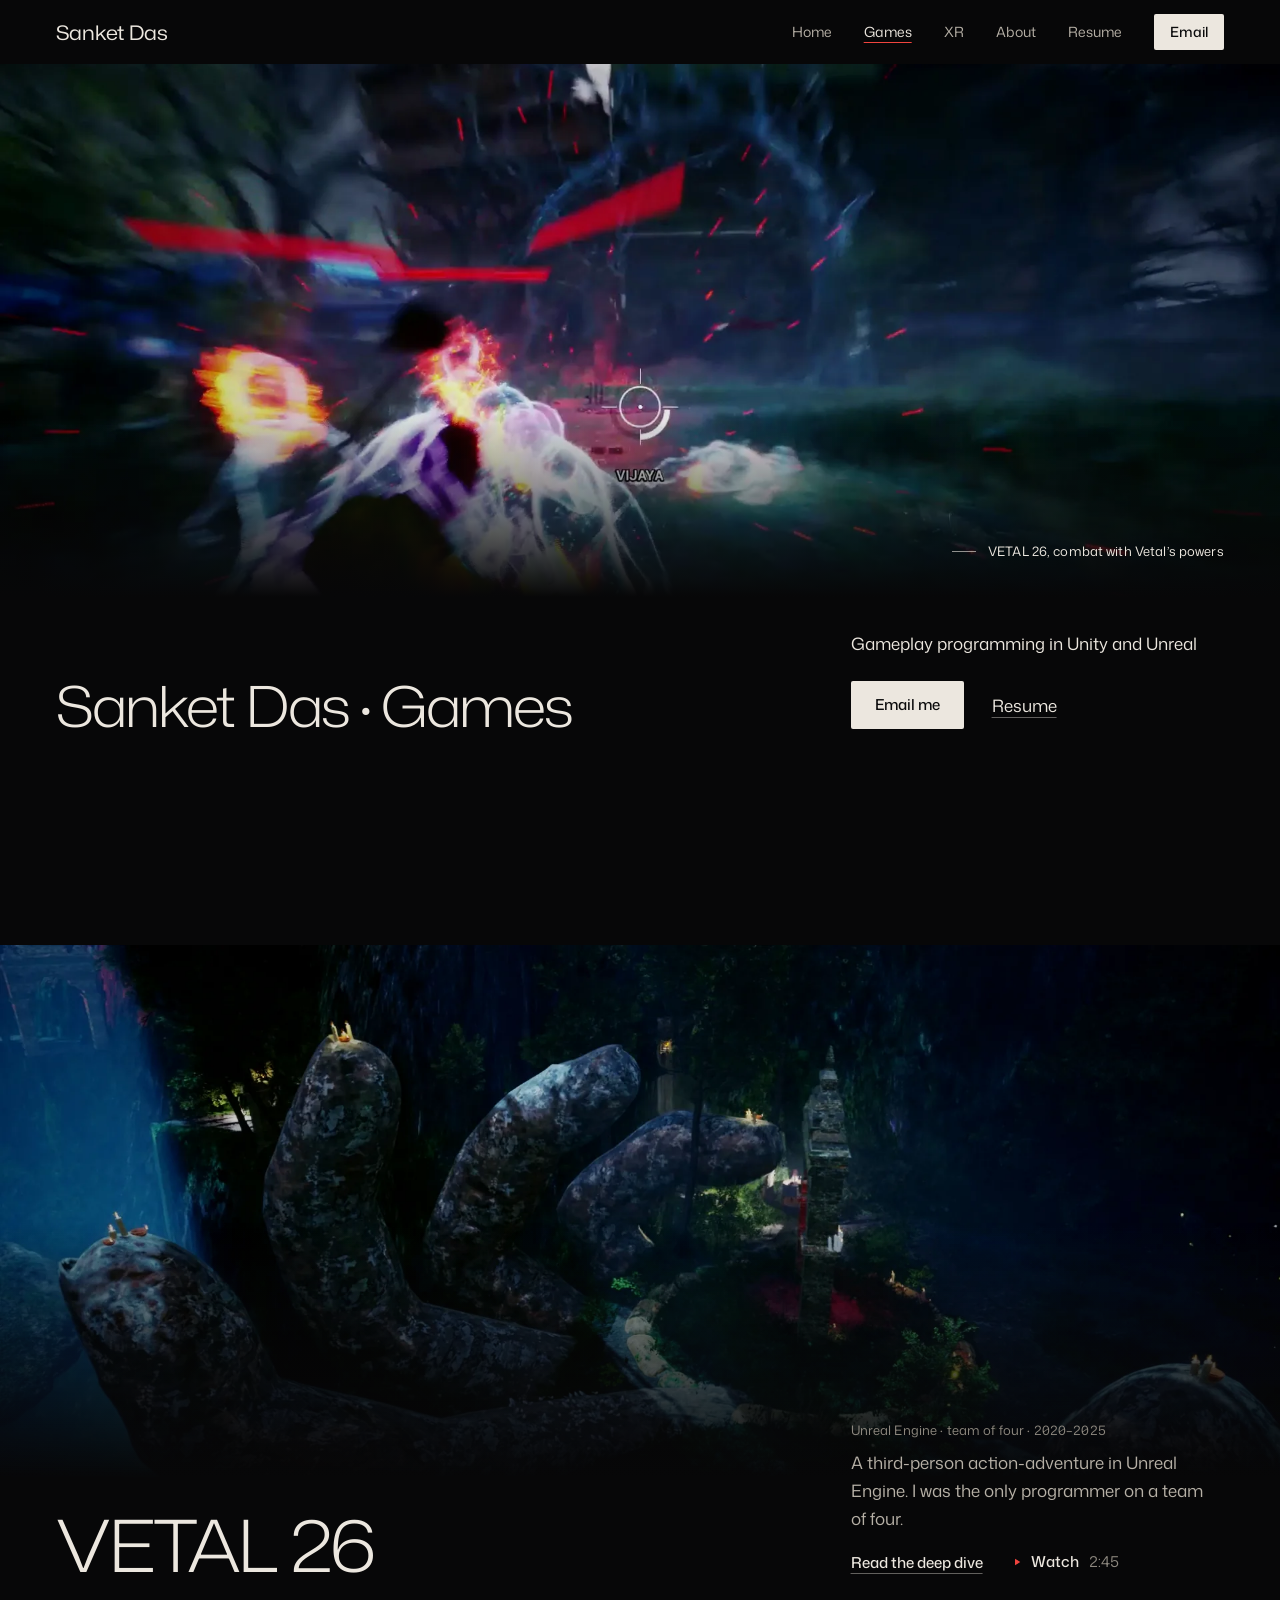
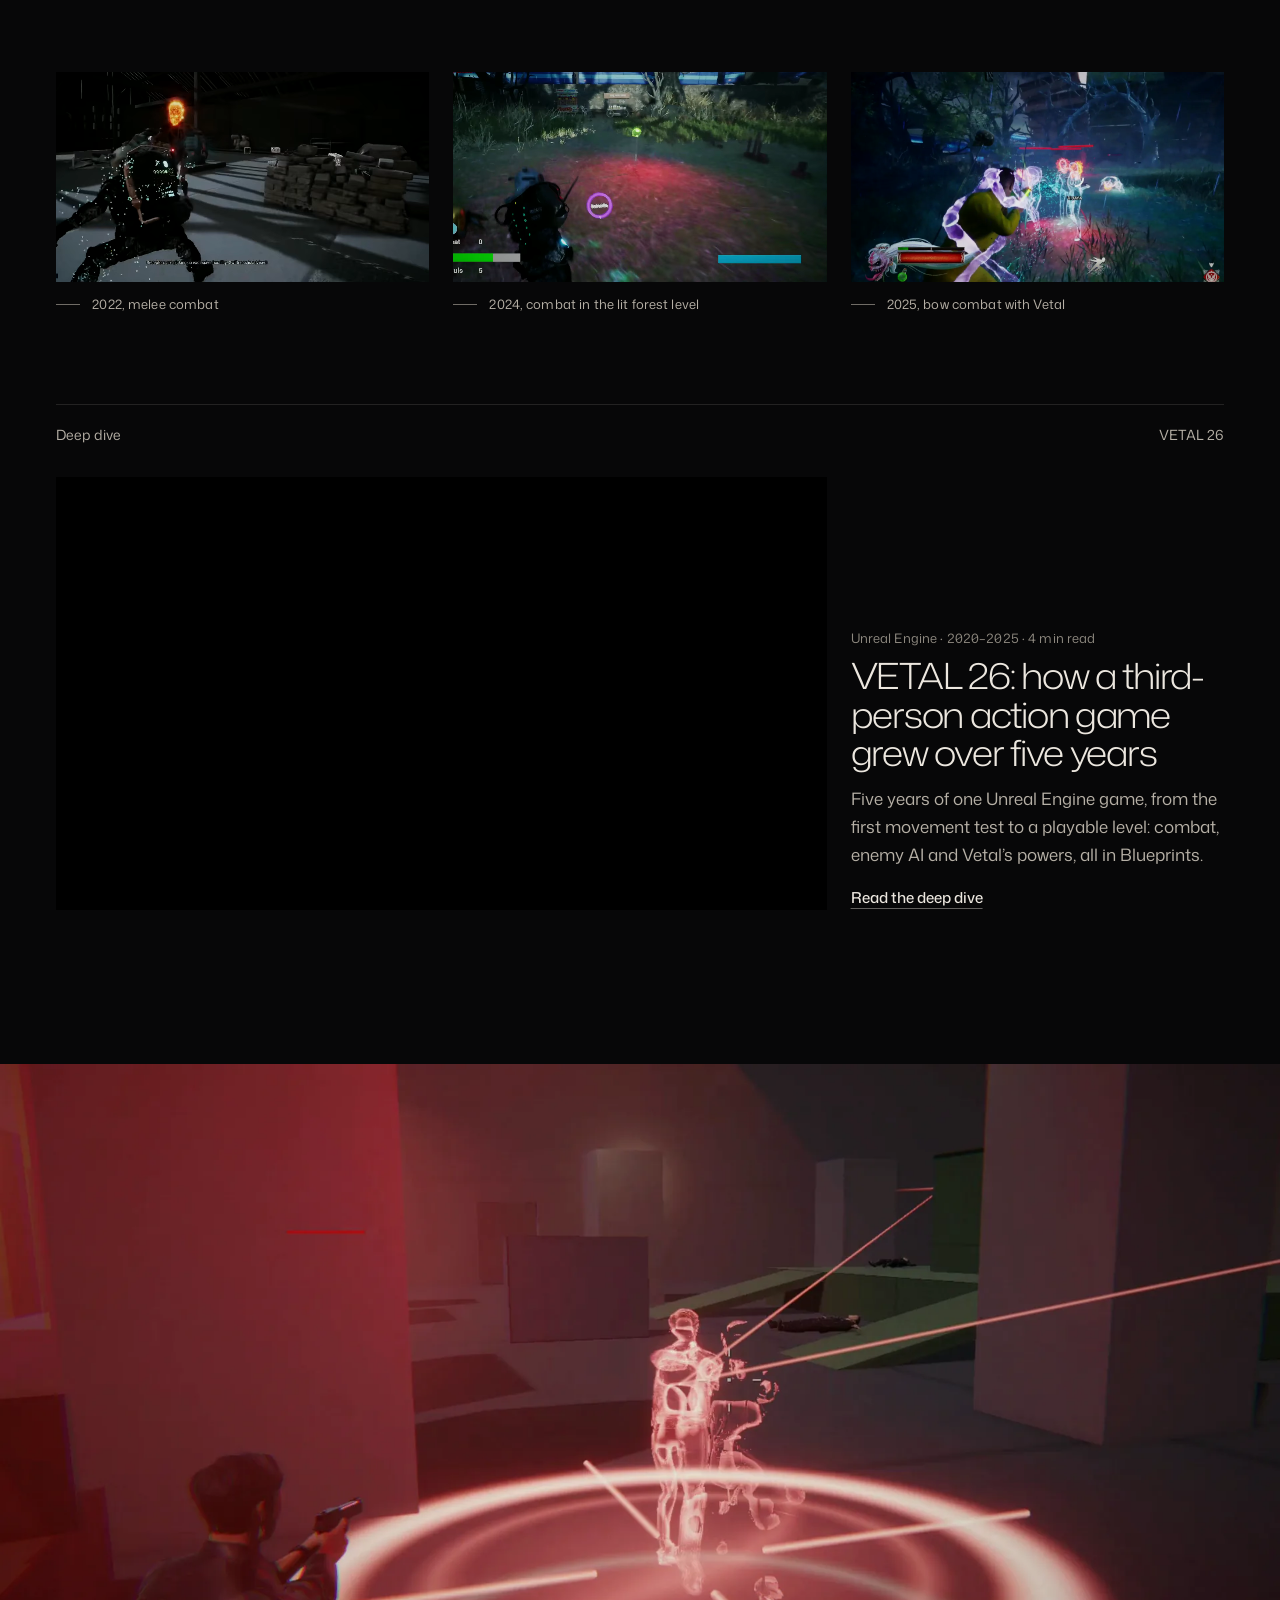
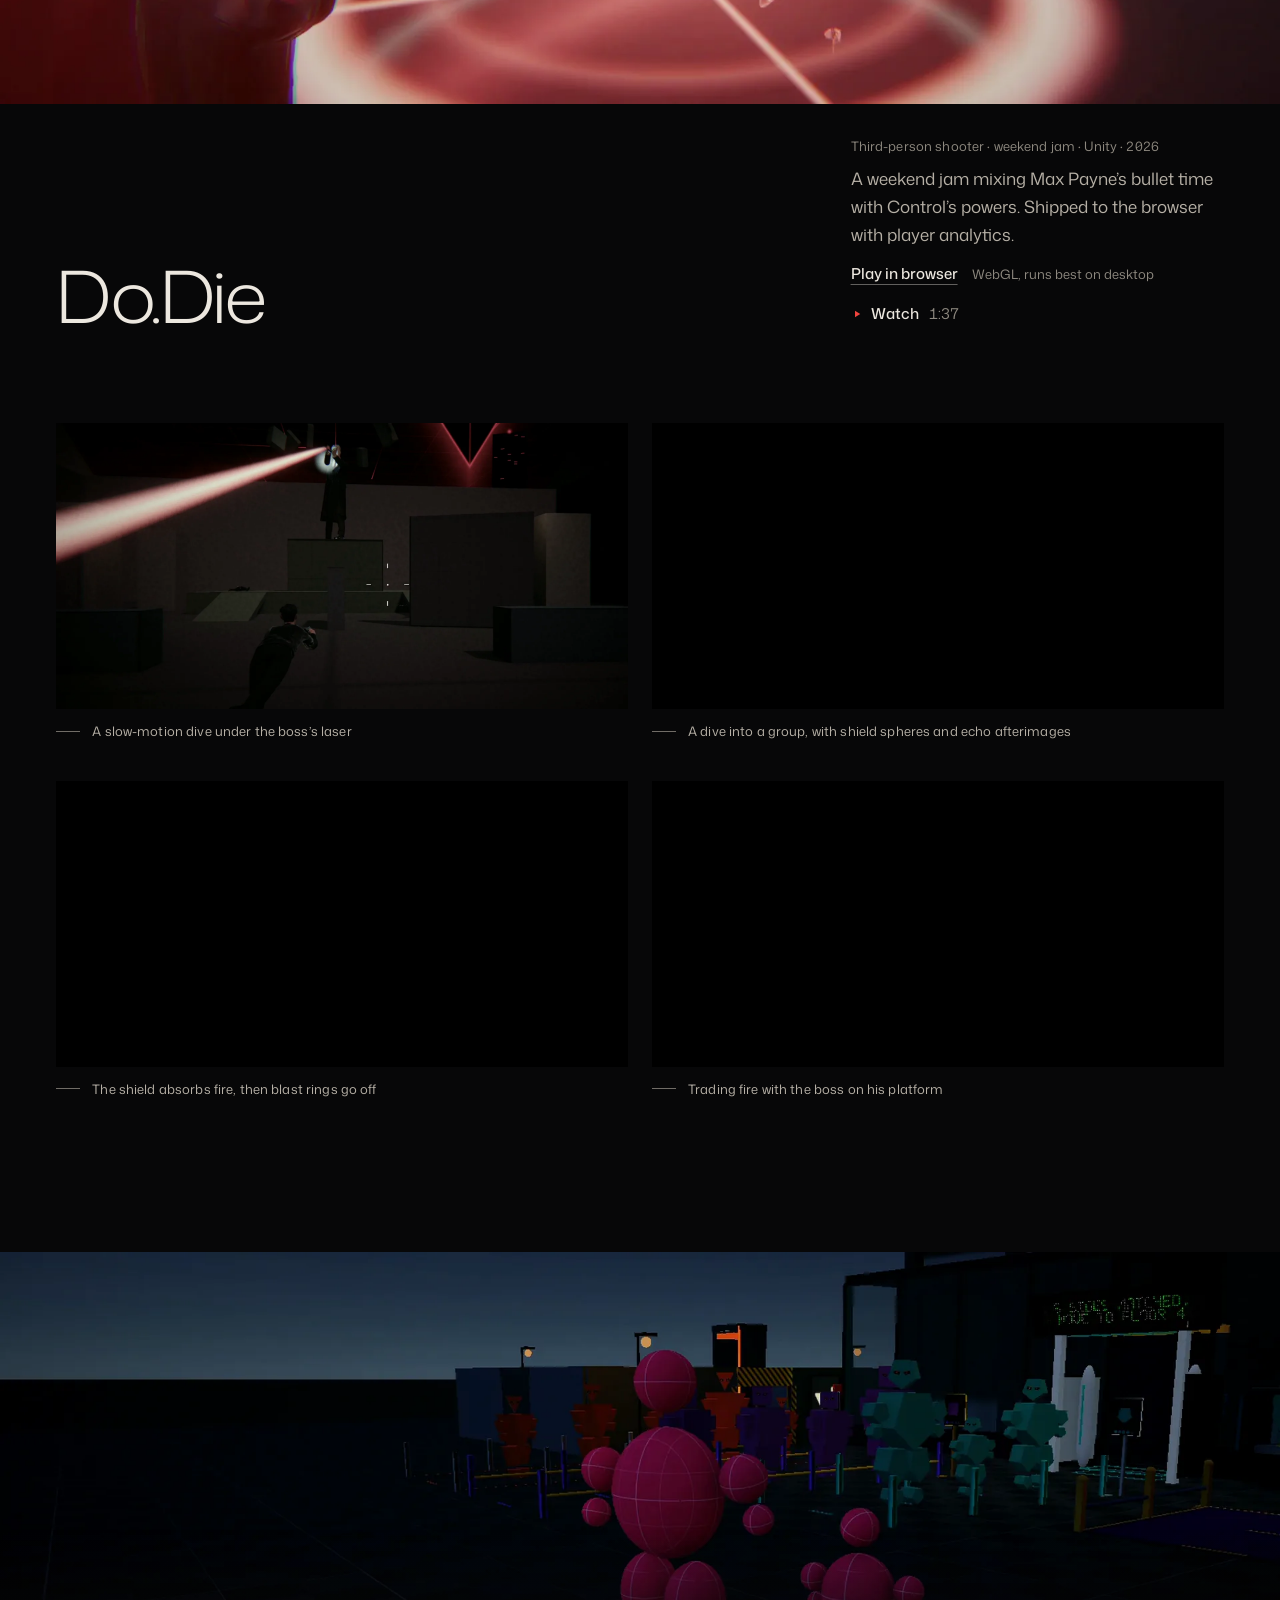
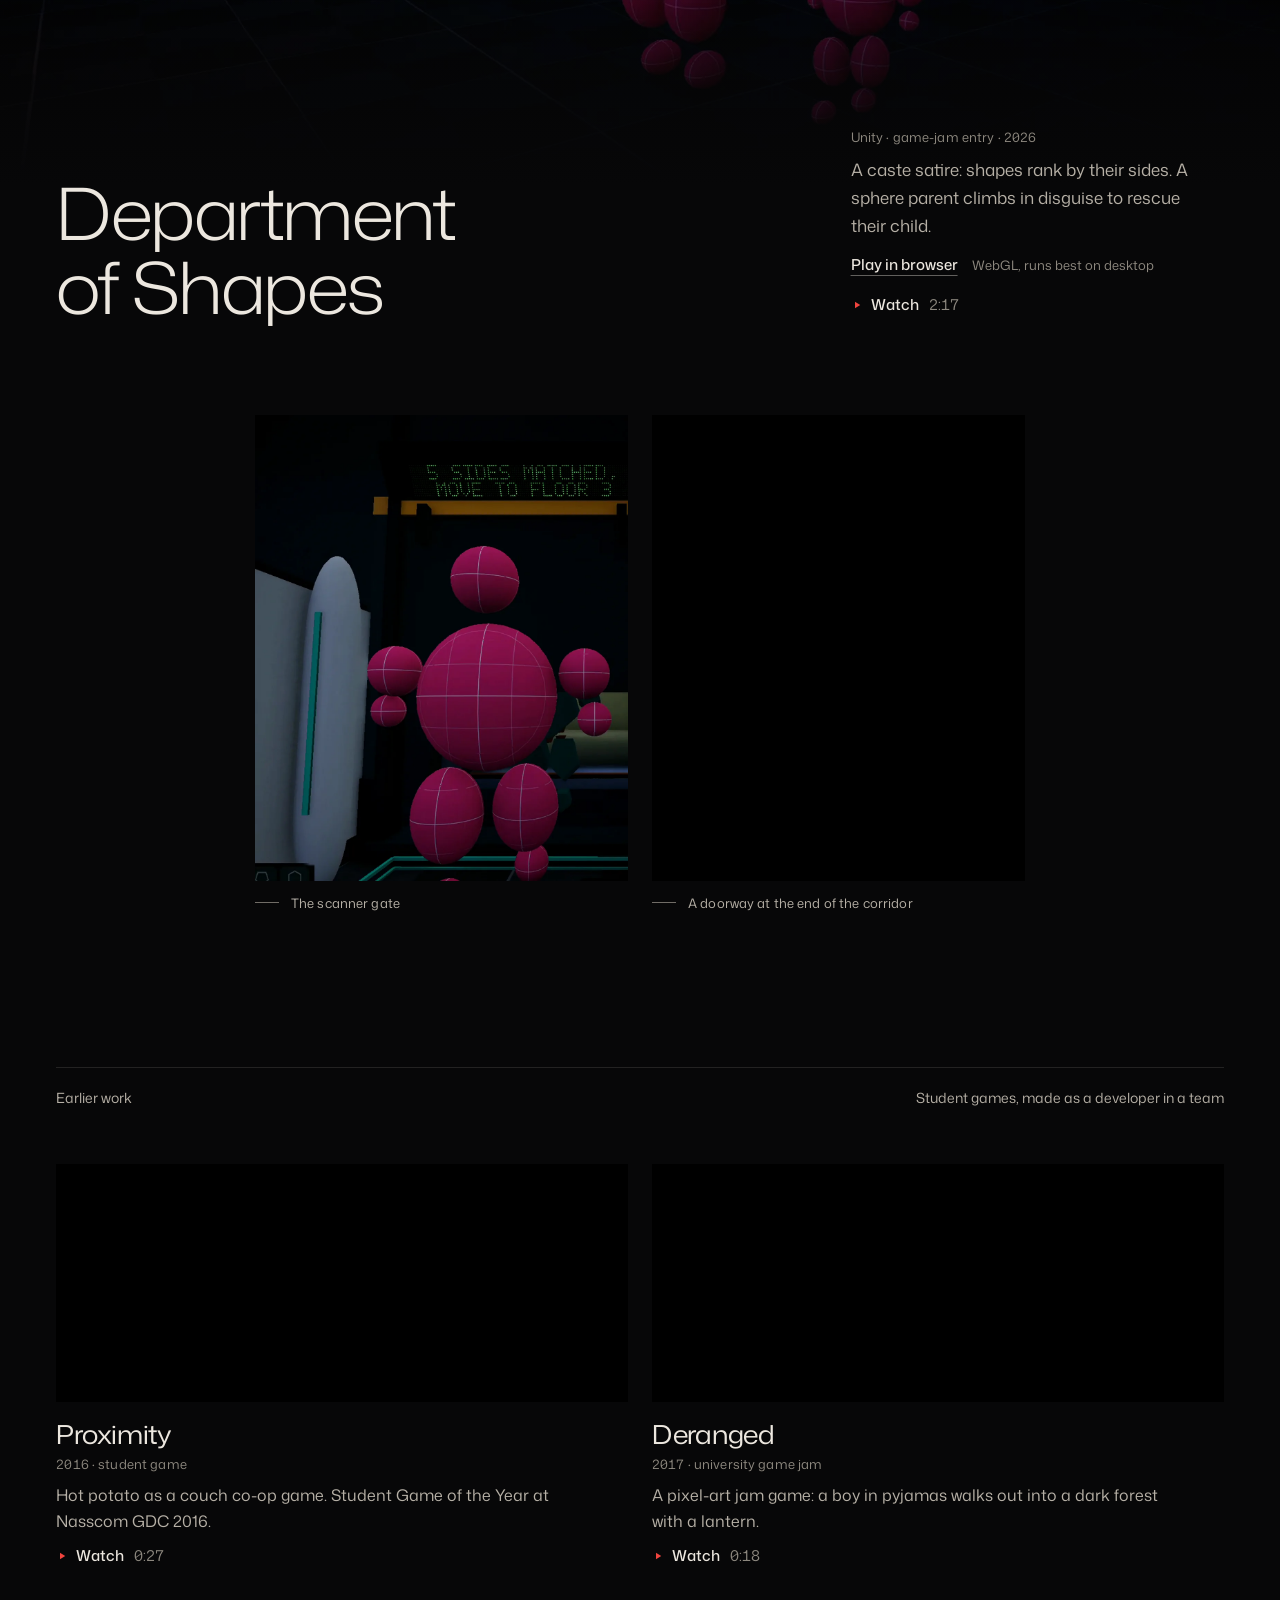
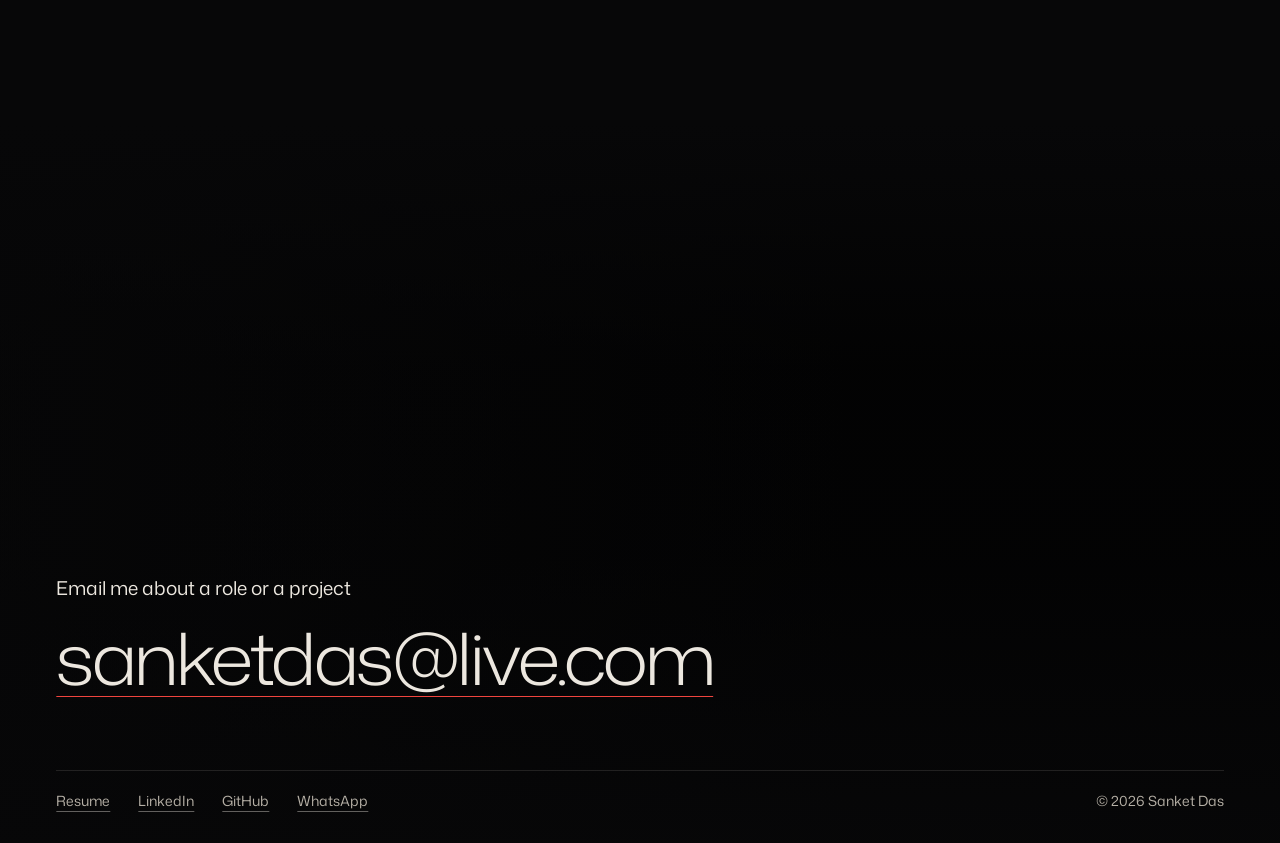
==== games/index.html @ fe5c836b "Replace portfolio with the new site Front door, games and XR sections, two deep dives (VETAL 26 and " ====
<!doctype html>
<html lang="en">
<head>
<meta charset="utf-8">
<meta name="viewport" content="width=device-width, initial-scale=1">
<title>Sanket Das · Games</title>
<meta name="description" content="Games by Sanket Das: VETAL 26 in Unreal Engine, Do.Die and Department of Shapes in Unity, and student games including Proximity, Student Game of the Year at Nasscom GDC 2016.">
<meta property="og:type" content="website">
<meta property="og:title" content="Sanket Das · Games">
<meta property="og:description" content="Games by Sanket Das: VETAL 26 in Unreal Engine, Do.Die and Department of Shapes in Unity, and student games including Proximity, Student Game of the Year at Nasscom GDC 2016.">
<meta property="og:url" content="https://raptor2012.github.io/portfolio/games/">
<meta property="og:image" content="https://raptor2012.github.io/portfolio/og.jpg">
<meta property="og:image:width" content="1200">
<meta property="og:image:height" content="630">
<meta name="twitter:card" content="summary_large_image">
<link rel="icon" href="data:image/svg+xml,%3Csvg xmlns='http://www.w3.org/2000/svg' viewBox='0 0 32 32'%3E%3Crect width='32' height='32' rx='4' fill='%23070708'/%3E%3Ctext x='16' y='21.5' font-family='Arial,sans-serif' font-size='14' letter-spacing='-.5' fill='%23ece7df' text-anchor='middle'%3ESD%3C/text%3E%3C/svg%3E">
<link rel="preload" as="image" href="../media/project-mind/hero-vetal-combat-poster.webp" fetchpriority="high">
<link rel="preconnect" href="https://fonts.googleapis.com">
<link rel="preconnect" href="https://fonts.gstatic.com" crossorigin>
<link rel="stylesheet" href="https://fonts.googleapis.com/css2?family=Mona+Sans:wdth,wght@100..112.5,300..500&amp;display=swap">
<link rel="stylesheet" href="../fonts.css">
<link rel="stylesheet" href="../site.css">
</head>
<body>
<script>document.documentElement.classList.add('js')</script>
<a class="skip" href="#main">Skip to content</a>
<nav class="nav" aria-label="Main">
  <div class="wrap nav-in">
    <a class="brand" href="../index.html">Sanket Das</a>
    <div class="nav-links">
      <a href="../index.html">Home</a>
      <a href="../games/index.html" aria-current="page">Games</a>
      <a href="../xr/index.html">XR</a>
      <a href="../index.html#about">About</a>
      <a href="../resume/Sanket_Das_Resume.pdf">Resume</a>
      <a class="btn btn--sm" href="mailto:sanketdas@live.com">Email</a>
    </div>
  </div>
</nav>
<header class="hero hero--band" id="top">
  <div class="reel" data-reel>
    <div class="clip is-active" style="--pos:0% 50%"><img src="../media/project-mind/hero-vetal-combat-poster.webp" width="1920" height="800" alt="VETAL 26: the player fires a bow with Vetal coiled around him, then lightning tears into a burning enemy" fetchpriority="high" decoding="async"><video muted playsinline loop preload="none" aria-hidden="true" tabindex="-1" data-src="../media/project-mind/hero-vetal-combat"></video></div>
    <div class="clip full"><img src="../media/dodie/dodie-combat-reel-poster.webp" width="1920" height="960" alt="Do.Die: the agent echo-dashes through a red ring in the boss arena, leaving afterimages" loading="lazy" decoding="async"><video muted playsinline loop preload="none" aria-hidden="true" tabindex="-1" data-src="../media/dodie/dodie-combat-reel"></video></div>
    <div class="clip" style="--pos:52% 50%"><img src="../media/circlejack/dos-roll-poster.webp" width="1920" height="800" alt="Department of Shapes: a pink ball rolls across a dark plaza and bursts into a character" loading="lazy" decoding="async"><video muted playsinline loop preload="none" aria-hidden="true" tabindex="-1" data-src="../media/circlejack/dos-roll"></video></div>
  </div>
  <div class="wrap hero-in">
    <div class="slates" aria-hidden="true">
      <p class="slate is-active">VETAL 26, combat with Vetal’s powers</p>
      <p class="slate">Do.Die, boss fight</p>
      <p class="slate">Department of Shapes, the sphere rolls into the plaza</p>
    </div>
    <h1 class="display"><span class="h1-name">Sanket Das</span> <span class="h1-sec"><span class="h1-dot">· </span>Games</span></h1>
    <div class="side">
      <p class="lede">Gameplay programming in Unity and Unreal</p>
      <div class="actions">
        <a class="btn" href="mailto:sanketdas@live.com">Email me</a>
        <a href="../resume/Sanket_Das_Resume.pdf">Resume</a>
      </div>
    </div>
  </div>
</header>
<main id="main">

<section class="section" id="work" aria-label="Games">
  <article class="scene" aria-labelledby="g-vetal">
    <figure class="clip scope fade wide-m" style="--pos:50% 50%"><img src="../media/project-mind/vetal-forest-hand-poster.webp" width="1920" height="800" alt="VETAL 26: a giant stone hand and a lantern-lit shrine in a blue night forest" loading="lazy" decoding="async"><video muted playsinline loop preload="none" aria-hidden="true" tabindex="-1" data-src="../media/project-mind/vetal-forest-hand"></video></figure>
    <div class="wrap scene-copy" data-reveal>
      <h2 class="display" id="g-vetal">VETAL 26</h2>
      <div class="side">
        <p class="meta">Unreal Engine · team of four · 2020–2025</p>
        <p class="body">A third-person action-adventure in Unreal Engine. I was the only programmer on a team of four.</p>
        <p class="links"><a class="more" href="project-mind.html">Read the deep dive</a><button class="more open open--watch" type="button" data-open="p-vetal26" aria-haspopup="dialog"><svg class="w-ico" viewBox="0 0 24 24" aria-hidden="true"><path d="M8 5.5v13l10.5-6.5z"/></svg>Watch<span class="w-tot">2:45</span><span class="sr">: VETAL 26</span></button></p>
      </div>
    </div>
  </article>
  <div class="wrap">
    <div class="three" data-reveal style="margin-top:var(--gap-block)">
      <figure><div class="clip"><img src="../media/project-mind/pm-gp-2022-warehouse-enemies-poster.webp" width="1280" height="720" alt="Fire-headed enemies attack the player inside a large hall" loading="lazy" decoding="async"><video muted playsinline loop preload="none" aria-hidden="true" tabindex="-1" data-src="../media/project-mind/pm-gp-2022-warehouse-enemies"></video></div><figcaption class="slate">2022, melee combat</figcaption></figure>
      <figure><div class="clip"><img src="../media/project-mind/pm-gp-2024-forest-combat-poster.webp" width="1280" height="720" alt="The player fights groups of enemies in a lit forest with green explosions" loading="lazy" decoding="async"><video muted playsinline loop preload="none" aria-hidden="true" tabindex="-1" data-src="../media/project-mind/pm-gp-2024-forest-combat"></video></div><figcaption class="slate">2024, combat in the lit forest level</figcaption></figure>
      <figure><div class="clip"><img src="../media/project-mind/vetal-door-combat-poster.webp" width="1280" height="720" alt="VETAL 26: wrapped in Vetal, the player fires bow volleys at glowing spirit enemies in a night forest" loading="lazy" decoding="async"><video muted playsinline loop preload="none" aria-hidden="true" tabindex="-1" data-src="../media/project-mind/vetal-door-combat"></video></div><figcaption class="slate">2025, bow combat with Vetal</figcaption></figure>
    </div>
  </div>
  <section class="section--case" aria-labelledby="gcs-h">
    <div class="wrap">
      <div class="label"><h2 id="gcs-h">Deep dive</h2><span>VETAL 26</span></div>
      <div class="cases cases--one" data-reveal>
      <article class="case" aria-labelledby="cs-vetal26">
        <a class="case-clip" href="../games/project-mind.html" tabindex="-1" aria-hidden="true"><div class="clip" style="--pos:30% 50%"><img src="../media/project-mind/vetal-spirit-run-poster.webp" width="1920" height="800" alt="VETAL 26: the player runs through a misty night forest wrapped in a violet spirit" loading="lazy" decoding="async"><video muted playsinline loop preload="none" aria-hidden="true" tabindex="-1" data-src="../media/project-mind/vetal-spirit-run"></video></div></a>
        <div class="case-copy">
          <p class="meta">Unreal Engine · 2020–2025 · 4 min read</p>
          <h3 id="cs-vetal26"><a href="../games/project-mind.html">VETAL 26: how a third-person action game grew over five years</a></h3>
          <p class="body">Five years of one Unreal Engine game, from the first movement test to a playable level: combat, enemy AI and Vetal’s powers, all in Blueprints.</p>
          <a class="more" href="../games/project-mind.html">Read the deep dive</a>
        </div>
      </article>
      </div>
    </div>
  </section>

  <article class="scene scene--clear" style="margin-top:var(--gap-section)" aria-labelledby="g-dodie">
    <figure class="clip full scope scope--21"><img src="../media/dodie/dodie-combat-reel-poster.webp" width="1920" height="960" alt="Do.Die: the agent echo-dashes through a red ring in the boss arena, leaving afterimages" loading="lazy" decoding="async"><video muted playsinline loop preload="none" aria-hidden="true" tabindex="-1" data-src="../media/dodie/dodie-combat-reel"></video></figure>
    <div class="wrap scene-copy" data-reveal>
      <h2 class="display" id="g-dodie">Do.Die</h2>
      <div class="side">
        <p class="meta">Third-person shooter · weekend jam · Unity · 2026</p>
        <p class="body">A weekend jam mixing Max Payne’s bullet time with Control’s powers. Shipped to the browser with player analytics.</p>
        <p class="play"><a href="https://raptor-2012.itch.io/dodie" target="_blank" rel="noopener">Play in browser<span class="sr"> (opens in a new tab)</span></a><small>WebGL, runs best on desktop</small></p>
        <p class="links"><button class="more open open--watch" type="button" data-open="p-dodie" aria-haspopup="dialog"><svg class="w-ico" viewBox="0 0 24 24" aria-hidden="true"><path d="M8 5.5v13l10.5-6.5z"/></svg>Watch<span class="w-tot">1:37</span><span class="sr">: Do.Die</span></button></p>
      </div>
    </div>
  </article>
  <div class="wrap">
    <div class="quad quad--21" data-reveal>
      <figure><div class="clip full"><img src="../media/dodie/dodie-laser-dive-poster.webp" width="1920" height="960" alt="Do.Die: the agent dives through the air while the boss fires a laser across the arena" loading="lazy" decoding="async"><video muted playsinline loop preload="none" aria-hidden="true" tabindex="-1" data-src="../media/dodie/dodie-laser-dive"></video></div><figcaption class="slate">A slow-motion dive under the boss’s laser</figcaption></figure>
      <figure><div class="clip full"><img src="../media/dodie/dodie-combat-dive-multikill-poster.webp" width="1920" height="960" alt="Do.Die: the agent dives into a group of enemies with shield spheres and red afterimages" loading="lazy" decoding="async"><video muted playsinline loop preload="none" aria-hidden="true" tabindex="-1" data-src="../media/dodie/dodie-combat-dive-multikill"></video></div><figcaption class="slate">A dive into a group, with shield spheres and echo afterimages</figcaption></figure>
      <figure><div class="clip full"><img src="../media/dodie/dodie-combat-shield-blast-poster.webp" width="1920" height="960" alt="Do.Die: a shield bubble around the agent absorbs incoming fire" loading="lazy" decoding="async"><video muted playsinline loop preload="none" aria-hidden="true" tabindex="-1" data-src="../media/dodie/dodie-combat-shield-blast"></video></div><figcaption class="slate">The shield absorbs fire, then blast rings go off</figcaption></figure>
      <figure><div class="clip full"><img src="../media/dodie/dodie-combat-boss-volley-poster.webp" width="1280" height="640" alt="Do.Die: the agent trades fire with the boss on his platform under a red triangle" loading="lazy" decoding="async"><video muted playsinline loop preload="none" aria-hidden="true" tabindex="-1" data-src="../media/dodie/dodie-combat-boss-volley"></video></div><figcaption class="slate">Trading fire with the boss on his platform</figcaption></figure>
    </div>
  </div>

  <article class="scene" style="margin-top:var(--gap-section)" aria-labelledby="g-dos">
    <figure class="clip scope fade wide-m" style="--pos:57% 50%"><img src="../media/circlejack/dos-queue-poster.webp" width="1920" height="800" alt="" loading="lazy" decoding="async"><video muted playsinline loop preload="none" aria-hidden="true" tabindex="-1" data-src="../media/circlejack/dos-queue"></video></figure>
    <div class="wrap scene-copy" data-reveal>
      <h2 class="display" id="g-dos">Department of Shapes</h2>
      <div class="side">
        <p class="meta">Unity · game-jam entry · 2026</p>
        <p class="body">A caste satire: shapes rank by their sides. A sphere parent climbs in disguise to rescue their child.</p>
        <p class="play"><a href="https://raptor-2012.itch.io/department-of-shapes" target="_blank" rel="noopener">Play in browser<span class="sr"> (opens in a new tab)</span></a><small>WebGL, runs best on desktop</small></p>
        <p class="links"><button class="more open open--watch" type="button" data-open="p-dos" aria-haspopup="dialog"><svg class="w-ico" viewBox="0 0 24 24" aria-hidden="true"><path d="M8 5.5v13l10.5-6.5z"/></svg>Watch<span class="w-tot">2:17</span><span class="sr">: Department of Shapes</span></button></p>
      </div>
    </div>
  </article>
  <div class="wrap pair pair--even" data-reveal>
    <figure><div class="clip" style="--pos:60% 50%"><img src="../media/circlejack/dos-scanner-poster.webp" width="1080" height="1350" alt="Department of Shapes: the sphere character stands in a scanner gate under a dot-matrix sign" loading="lazy" decoding="async"><video muted playsinline loop preload="none" aria-hidden="true" tabindex="-1" data-src="../media/circlejack/dos-scanner"></video></div><figcaption class="slate">The scanner gate</figcaption></figure>
    <figure><div class="clip"><img src="../media/circlejack/dos-gatekeeper-poster.webp" width="1080" height="1350" alt="Department of Shapes: the sphere character sways in a purple-lit doorway at the end of a dark corridor" loading="lazy" decoding="async"><video muted playsinline loop preload="none" aria-hidden="true" tabindex="-1" data-src="../media/circlejack/dos-gatekeeper"></video></div><figcaption class="slate">A doorway at the end of the corridor</figcaption></figure>
  </div>
</section>

<section class="section" id="earlier" aria-labelledby="e-h">
  <div class="wrap">
    <div class="label"><h2 id="e-h">Earlier work</h2><span>Student games, made as a developer in a team</span></div>
    <div class="earlier" data-reveal>
      <article class="project">
        <figure class="clip"><img src="../media/proximity/proximity-arena-poster.webp" width="1280" height="534" alt="Proximity: a flat-colour arena with ladders and bouncing players" loading="lazy" decoding="async"><video muted playsinline loop preload="none" aria-hidden="true" tabindex="-1" data-src="../media/proximity/proximity-arena"></video></figure>
        <h3>Proximity</h3>
        <p class="meta">2016 · student game</p>
        <p class="body">Hot potato as a couch co-op game. Student Game of the Year at Nasscom GDC 2016.</p>
        <button class="more open open--watch" type="button" data-open="p-proximity" aria-haspopup="dialog"><svg class="w-ico" viewBox="0 0 24 24" aria-hidden="true"><path d="M8 5.5v13l10.5-6.5z"/></svg>Watch<span class="w-tot">0:27</span><span class="sr">: Proximity</span></button>
      </article>
      <article class="project">
        <figure class="clip pixel"><img src="../media/deranged/deranged-night-poster.webp" width="1264" height="588" alt="Deranged: a pixel-art boy in pyjamas holds a lantern under a full moon at the edge of a forest" loading="lazy" decoding="async"><video muted playsinline loop preload="none" aria-hidden="true" tabindex="-1" data-src="../media/deranged/deranged-night"></video></figure>
        <h3>Deranged</h3>
        <p class="meta">2017 · university game jam</p>
        <p class="body">A pixel-art jam game: a boy in pyjamas walks out into a dark forest with a lantern.</p>
        <button class="more open open--watch" type="button" data-open="p-deranged" aria-haspopup="dialog"><svg class="w-ico" viewBox="0 0 24 24" aria-hidden="true"><path d="M8 5.5v13l10.5-6.5z"/></svg>Watch<span class="w-tot">0:18</span><span class="sr">: Deranged</span></button>
      </article>
    </div>
  </div>
</section>

</main>

<footer class="contact contact--img" id="contact">
  <div class="clip" style="--pos:74% 50%"><img src="../media/dodie/dodie-red-sky-lg.webp" srcset="../media/dodie/dodie-red-sky-sm.webp 1200w, ../media/dodie/dodie-red-sky-lg.webp 1954w" sizes="100vw" width="1954" height="814" alt="" loading="lazy" decoding="async"></div>
  <div class="wrap contact-in">
    <div data-reveal>
      <h2>Email me about a role or a project</h2>
      <a class="mail" href="mailto:sanketdas@live.com">sanketdas@live.com</a>
    </div>
    <div class="foot">
      <ul>
        <li><a href="../resume/Sanket_Das_Resume.pdf">Resume</a></li>
        <li><a href="https://www.linkedin.com/in/sanket-das-929b11120/">LinkedIn</a></li>
        <li><a href="https://github.com/Raptor2012">GitHub</a></li>
        <li><a href="https://wa.me/918459328768">WhatsApp</a></li>
      </ul>
      <p>© 2026 Sanket Das</p>
    </div>
  </div>
</footer>
<div class="dialogs">
<dialog class="pd" id="p-vetal26" aria-labelledby="p-vetal26-t">
<div class="pd-bar"><p class="meta">Game · team of four</p><form method="dialog"><button class="pd-x" type="submit">Close</button></form></div>
<section class="watch" data-watch aria-label="Watch VETAL 26">
<div class="w-stage" tabindex="0" role="group" aria-label="Video player. Space plays or pauses, the arrow keys skip 5 seconds, F is full screen">
<video class="w-video" playsinline muted preload="none" poster="../media/key-sections/ks-vetal-combat-poster.webp" aria-label="Combat with Vetal"></video>
<div class="w-cc" aria-hidden="true"></div>
<button class="w-big" type="button" aria-label="Play"><svg viewBox="0 0 24 24" aria-hidden="true"><path d="M8 5.5v13l10.5-6.5z"/></svg></button>
<div class="w-bar">
<button class="w-btn w-play" type="button" aria-label="Play"><svg viewBox="0 0 24 24" aria-hidden="true"><path d="M8 5.5v13l10.5-6.5z"/></svg><svg viewBox="0 0 24 24" aria-hidden="true"><path d="M8 5h3v14H8zM13 5h3v14h-3z"/></svg></button>
<input class="w-seek" type="range" min="0" max="1000" step="1" value="0" aria-label="Position in the video" aria-valuetext="0:00 of 0:40">
<span class="w-time"><span class="w-cur">0:00</span> / <span class="w-len">0:40</span></span>
<button class="w-btn w-replay" type="button" aria-label="Replay from the start"><svg viewBox="0 0 24 24" aria-hidden="true" fill="none"><path d="M4.5 12a7.5 7.5 0 1 0 2.2-5.3M4.5 4.5v3.5H8"/></svg></button>
<button class="w-btn w-mute" type="button" aria-pressed="false" aria-label="Sound"><svg viewBox="0 0 24 24" aria-hidden="true" fill="none"><path d="M4 9.5h3.5L12 6v12l-4.5-3.5H4zM16 9.5l5 5M21 9.5l-5 5"/></svg><svg viewBox="0 0 24 24" aria-hidden="true" fill="none"><path d="M4 9.5h3.5L12 6v12l-4.5-3.5H4zM15.5 9a4.5 4.5 0 0 1 0 6M18 6.5a8 8 0 0 1 0 11"/></svg></button>
<button class="w-btn w-ccb" type="button" aria-pressed="true" aria-label="Captions"><svg viewBox="0 0 24 24" aria-hidden="true" fill="none"><rect x="3.5" y="6" width="17" height="12" rx="1.5"/><path d="M10.5 10.2a2.2 2.2 0 1 0 0 3.6M16.5 10.2a2.2 2.2 0 1 0 0 3.6"/></svg></button>
<button class="w-btn w-fs" type="button" aria-label="Full screen"><svg viewBox="0 0 24 24" aria-hidden="true" fill="none"><path d="M4 9V4h5M15 4h5v5M20 15v5h-5M9 20H4v-5"/></svg></button>
</div>
</div>
<div class="w-list">
<p class="meta">Key sections · 2:45 in total</p>
<ol><li><button class="w-sec" type="button" data-i="0" data-src="../media/key-sections/ks-vetal-combat" data-webm="" data-mobile="1" data-poster="../media/key-sections/ks-vetal-combat-poster.webp" data-dur="40.4" data-audio="1" data-vtt="../media/key-sections/ks-vetal-combat.vtt" data-cues="WEBVTT

1
00:00.000 --&gt; 00:03.300
Sharanga, the legendary bow of Lord Ram,

2
00:03.400 --&gt; 00:06.940
shoots arrows that seek out enemies on their own,

3
00:07.100 --&gt; 00:09.900
so nothing can hide in its wake.

4
00:11.060 --&gt; 00:15.500
Vijaya, the weapon of the divine
weaponsmith Vishwakarma,

5
00:15.800 --&gt; 00:18.300
shoots multiple arrows in an arc,

6
00:18.700 --&gt; 00:22.700
obliterating anything and everything in its path.

7
00:23.800 --&gt; 00:26.380
Once hailed as the harbinger of the end,

8
00:26.450 --&gt; 00:29.640
Pinaka, bow of Lord Shiv,

9
00:29.700 --&gt; 00:33.140
can drown enemies in a hail of arrows

10
00:33.140 --&gt; 00:35.100
in just a matter of seconds.

11
00:36.500 --&gt; 00:38.700
The Indra shoots heavy arrows,

12
00:38.750 --&gt; 00:40.400
but its true strength…
" data-title="Combat with Vetal" aria-current="true"><span class="w-n">01</span><span class="w-t">Combat with Vetal</span><span class="w-d">0:40</span></button></li><li><button class="w-sec" type="button" data-i="1" data-src="../media/key-sections/ks-vetal-stories-boons" data-webm="" data-mobile="1" data-poster="../media/key-sections/ks-vetal-stories-boons-poster.webp" data-dur="25.38" data-audio="1" data-vtt="../media/key-sections/ks-vetal-stories-boons.vtt" data-cues="WEBVTT

1
00:00.900 --&gt; 00:03.300
…can Vikram earn his favor,

2
00:04.100 --&gt; 00:07.360
rewarded with powerful ancient mantras

3
00:07.400 --&gt; 00:09.600
to turn the tide of battle.

4
00:12.740 --&gt; 00:15.060
However, a half-finished story

5
00:15.060 --&gt; 00:17.700
is what Vetal hates the most.

6
00:18.320 --&gt; 00:20.800
Complete the stories of these cultists,

7
00:20.900 --&gt; 00:25.300
and Vetal will reward you with powerful boons.
" data-title="Stories and boons"><span class="w-n">02</span><span class="w-t">Stories and boons</span><span class="w-d">0:25</span></button></li><li><button class="w-sec" type="button" data-i="2" data-src="../media/key-sections/ks-vetal-traversal" data-webm="" data-mobile="1" data-poster="../media/key-sections/ks-vetal-traversal-poster.webp" data-dur="26" data-audio="1" data-vtt="../media/key-sections/ks-vetal-traversal.vtt" data-cues="WEBVTT

1
00:00.000 --&gt; 00:03.860
Vikram, a police constable
recently posted to the village,

2
00:03.900 --&gt; 00:07.500
is desperately trying to find his way out.

3
00:08.100 --&gt; 00:12.140
It is in this twisted dimension
that he encounters Vetal,

4
00:12.400 --&gt; 00:15.500
a devious spirit from Hindu mythology,

5
00:15.940 --&gt; 00:18.400
and they form a pact for survival

6
00:18.600 --&gt; 00:21.900
as Vikram cannot endure the Atman dimension

7
00:22.260 --&gt; 00:25.400
and Vetal cannot exist in our world.
" data-title="Forest traversal"><span class="w-n">03</span><span class="w-t">Forest traversal</span><span class="w-d">0:26</span></button></li><li><button class="w-sec" type="button" data-i="3" data-src="../media/key-sections/ks-pm-arena-ai" data-webm="" data-mobile="1" data-poster="../media/key-sections/ks-pm-arena-ai-poster.webp" data-dur="32" data-audio="1" data-title="Arena AI"><span class="w-n">04</span><span class="w-t">Arena AI</span><span class="w-d">0:32</span></button></li><li><button class="w-sec" type="button" data-i="4" data-src="../media/key-sections/ks-pm-evolution" data-webm="" data-mobile="1" data-poster="../media/key-sections/ks-pm-evolution-poster.webp" data-dur="41.83" data-audio="" data-title="2021 to 2025"><span class="w-n">05</span><span class="w-t">2021 to 2025</span><span class="w-d">0:42</span></button></li></ol>
</div>
</section>
<div class="pd-body">
<div class="pd-main"><h2 class="display" id="p-vetal26-t">VETAL 26</h2><p>A third-person action-adventure about a police officer and Vetal, a spirit who trades boons for stories.</p><a class="more" href="../games/project-mind.html">Read the deep dive</a></div>
<dl class="pd-facts"><div><dt>Role</dt><dd>Only programmer, in a team of four</dd></div><div><dt>What I did</dt><dd><ul><li>Combat, enemy AI and bosses, in Blueprints</li><li>Attack ticket system and Vetal’s powers</li><li>Locomotion, animation, lighting and characters</li></ul></dd></div><div><dt>Tech</dt><dd>Unreal Engine 4 and 5, Blueprints</dd></div><div><dt>Year</dt><dd>2020–2025</dd></div><div><dt>Status</dt><dd>Paused</dd></div></dl>
</div>
<div class="pd-more"><figure class="pd-fig"><div class="clip" style="aspect-ratio:1920/800"><img src="../media/project-mind/hero-vetal-combat-poster.webp" width="1920" height="800" alt="VETAL 26: the player fires a bow with Vetal coiled around him, then lightning tears into a burning enemy" loading="lazy" decoding="async"><video muted playsinline loop preload="none" aria-hidden="true" tabindex="-1" data-src="../media/project-mind/hero-vetal-combat"></video></div><figcaption class="slate slate--long">Bow and lightning with Vetal, 2025</figcaption></figure><figure class="pd-fig"><div class="clip" style="aspect-ratio:1280/720"><img src="../media/project-mind/pm-gp-2024-arena-crowd-poster.webp" width="1280" height="720" alt="A crowd of test enemies surrounds the player in an arena" loading="lazy" decoding="async"><video muted playsinline loop preload="none" aria-hidden="true" tabindex="-1" data-src="../media/project-mind/pm-gp-2024-arena-crowd"></video></div><figcaption class="slate slate--long">Attack tickets in a crowd, 2024</figcaption></figure><figure class="pd-fig"><div class="clip" style="--pos:50% 100%;aspect-ratio:1280/680"><img src="../media/project-mind/pm-gp-2023-ticket-ai-poster.webp" width="1280" height="720" alt="A golden enemy charges the player on a test floor while a second enemy stays back" loading="lazy" decoding="async"><video muted playsinline loop preload="none" aria-hidden="true" tabindex="-1" data-src="../media/project-mind/pm-gp-2023-ticket-ai"></video></div><figcaption class="slate slate--long">Attack ticket test map, 2023</figcaption></figure></div>
</dialog>
<dialog class="pd" id="p-dodie" aria-labelledby="p-dodie-t">
<div class="pd-bar"><p class="meta">Game · weekend jam · solo</p><form method="dialog"><button class="pd-x" type="submit">Close</button></form></div>
<section class="watch" data-watch aria-label="Watch Do.Die">
<div class="w-stage" tabindex="0" role="group" aria-label="Video player. Space plays or pauses, the arrow keys skip 5 seconds, F is full screen">
<video class="w-video" playsinline muted preload="none" poster="../media/key-sections/ks-dodie-boss-poster.webp" aria-label="Boss fight"></video>
<div class="w-cc" aria-hidden="true"></div>
<button class="w-big" type="button" aria-label="Play"><svg viewBox="0 0 24 24" aria-hidden="true"><path d="M8 5.5v13l10.5-6.5z"/></svg></button>
<div class="w-bar">
<button class="w-btn w-play" type="button" aria-label="Play"><svg viewBox="0 0 24 24" aria-hidden="true"><path d="M8 5.5v13l10.5-6.5z"/></svg><svg viewBox="0 0 24 24" aria-hidden="true"><path d="M8 5h3v14H8zM13 5h3v14h-3z"/></svg></button>
<input class="w-seek" type="range" min="0" max="1000" step="1" value="0" aria-label="Position in the video" aria-valuetext="0:00 of 0:45">
<span class="w-time"><span class="w-cur">0:00</span> / <span class="w-len">0:45</span></span>
<button class="w-btn w-replay" type="button" aria-label="Replay from the start"><svg viewBox="0 0 24 24" aria-hidden="true" fill="none"><path d="M4.5 12a7.5 7.5 0 1 0 2.2-5.3M4.5 4.5v3.5H8"/></svg></button>
<button class="w-btn w-mute" type="button" aria-pressed="false" aria-label="Sound"><svg viewBox="0 0 24 24" aria-hidden="true" fill="none"><path d="M4 9.5h3.5L12 6v12l-4.5-3.5H4zM16 9.5l5 5M21 9.5l-5 5"/></svg><svg viewBox="0 0 24 24" aria-hidden="true" fill="none"><path d="M4 9.5h3.5L12 6v12l-4.5-3.5H4zM15.5 9a4.5 4.5 0 0 1 0 6M18 6.5a8 8 0 0 1 0 11"/></svg></button>
<button class="w-btn w-ccb" type="button" aria-pressed="true" aria-label="Captions" hidden><svg viewBox="0 0 24 24" aria-hidden="true" fill="none"><rect x="3.5" y="6" width="17" height="12" rx="1.5"/><path d="M10.5 10.2a2.2 2.2 0 1 0 0 3.6M16.5 10.2a2.2 2.2 0 1 0 0 3.6"/></svg></button>
<button class="w-btn w-fs" type="button" aria-label="Full screen"><svg viewBox="0 0 24 24" aria-hidden="true" fill="none"><path d="M4 9V4h5M15 4h5v5M20 15v5h-5M9 20H4v-5"/></svg></button>
</div>
</div>
<div class="w-list">
<p class="meta">Key sections · 1:37 in total</p>
<ol><li><button class="w-sec" type="button" data-i="0" data-src="../media/key-sections/ks-dodie-boss" data-webm="" data-mobile="1" data-poster="../media/key-sections/ks-dodie-boss-poster.webp" data-dur="45" data-audio="1" data-title="Boss fight" aria-current="true"><span class="w-n">01</span><span class="w-t">Boss fight</span><span class="w-d">0:45</span></button></li><li><button class="w-sec" type="button" data-i="1" data-src="../media/key-sections/ks-dodie-combat-room" data-webm="" data-mobile="1" data-poster="../media/key-sections/ks-dodie-combat-room-poster.webp" data-dur="26" data-audio="1" data-title="Combat room"><span class="w-n">02</span><span class="w-t">Combat room</span><span class="w-d">0:26</span></button></li><li><button class="w-sec" type="button" data-i="2" data-src="../media/key-sections/ks-dodie-echo-shield" data-webm="" data-mobile="1" data-poster="../media/key-sections/ks-dodie-echo-shield-poster.webp" data-dur="26" data-audio="1" data-title="Echo dash and shield"><span class="w-n">03</span><span class="w-t">Echo dash and shield</span><span class="w-d">0:26</span></button></li></ol>
</div>
</section>
<div class="pd-body">
<div class="pd-main"><h2 class="display" id="p-dodie-t">Do.Die</h2><p>A weekend-jam shooter inspired by Max Payne and Control, shipped to the browser with analytics on how people play.</p><p class="play"><a href="https://raptor-2012.itch.io/dodie" target="_blank" rel="noopener">Play in browser<span class="sr"> (opens in a new tab)</span></a><small>WebGL, runs best on desktop</small></p></div>
<dl class="pd-facts"><div><dt>Role</dt><dd>Solo developer</dd></div><div><dt>What I did</dt><dd><ul><li>Bullet time, echo dash, shield, boss fight</li><li>Player telemetry through a Cloudflare Worker</li><li>Data from 30+ playtests on itch.io</li></ul></dd></div><div><dt>Tech</dt><dd>Unity</dd></div><div><dt>Platforms</dt><dd>WebGL, in the browser</dd></div><div><dt>Year</dt><dd>2026</dd></div></dl>
</div>
<div class="pd-more"><figure class="pd-fig"><div class="clip full" style="aspect-ratio:1920/960"><img src="../media/dodie/dodie-combat-reel-poster.webp" width="1920" height="960" alt="Do.Die: the agent echo-dashes through a red ring in the boss arena, leaving afterimages" loading="lazy" decoding="async"><video muted playsinline loop preload="none" aria-hidden="true" tabindex="-1" data-src="../media/dodie/dodie-combat-reel"></video></div><figcaption class="slate slate--long">Echo dash and boss fight</figcaption></figure><figure class="pd-fig"><div class="clip full" style="aspect-ratio:1920/960"><img src="../media/dodie/dodie-combat-dive-multikill-poster.webp" width="1920" height="960" alt="Do.Die: the agent dives into a group of enemies with shield spheres and red afterimages" loading="lazy" decoding="async"><video muted playsinline loop preload="none" aria-hidden="true" tabindex="-1" data-src="../media/dodie/dodie-combat-dive-multikill"></video></div><figcaption class="slate slate--long">A dive into a group</figcaption></figure><figure class="pd-fig"><div class="clip full" style="aspect-ratio:1280/640"><img src="../media/dodie/dodie-combat-boss-volley-poster.webp" width="1280" height="640" alt="Do.Die: the agent trades fire with the boss on his platform under a red triangle" loading="lazy" decoding="async"><video muted playsinline loop preload="none" aria-hidden="true" tabindex="-1" data-src="../media/dodie/dodie-combat-boss-volley"></video></div><figcaption class="slate slate--long">Trading fire with the boss</figcaption></figure></div>
</dialog>
<dialog class="pd" id="p-dos" aria-labelledby="p-dos-t">
<div class="pd-bar"><p class="meta">Game · game jam · solo</p><form method="dialog"><button class="pd-x" type="submit">Close</button></form></div>
<section class="watch" data-watch aria-label="Watch Department of Shapes">
<div class="w-stage" tabindex="0" role="group" aria-label="Video player. Space plays or pauses, the arrow keys skip 5 seconds, F is full screen">
<video class="w-video" playsinline muted preload="none" poster="../media/key-sections/ks-dos-opening-poster.webp" aria-label="The queue"></video>
<div class="w-cc" aria-hidden="true"></div>
<button class="w-big" type="button" aria-label="Play"><svg viewBox="0 0 24 24" aria-hidden="true"><path d="M8 5.5v13l10.5-6.5z"/></svg></button>
<div class="w-bar">
<button class="w-btn w-play" type="button" aria-label="Play"><svg viewBox="0 0 24 24" aria-hidden="true"><path d="M8 5.5v13l10.5-6.5z"/></svg><svg viewBox="0 0 24 24" aria-hidden="true"><path d="M8 5h3v14H8zM13 5h3v14h-3z"/></svg></button>
<input class="w-seek" type="range" min="0" max="1000" step="1" value="0" aria-label="Position in the video" aria-valuetext="0:00 of 0:29">
<span class="w-time"><span class="w-cur">0:00</span> / <span class="w-len">0:29</span></span>
<button class="w-btn w-replay" type="button" aria-label="Replay from the start"><svg viewBox="0 0 24 24" aria-hidden="true" fill="none"><path d="M4.5 12a7.5 7.5 0 1 0 2.2-5.3M4.5 4.5v3.5H8"/></svg></button>
<button class="w-btn w-mute" type="button" aria-pressed="false" aria-label="Sound"><svg viewBox="0 0 24 24" aria-hidden="true" fill="none"><path d="M4 9.5h3.5L12 6v12l-4.5-3.5H4zM16 9.5l5 5M21 9.5l-5 5"/></svg><svg viewBox="0 0 24 24" aria-hidden="true" fill="none"><path d="M4 9.5h3.5L12 6v12l-4.5-3.5H4zM15.5 9a4.5 4.5 0 0 1 0 6M18 6.5a8 8 0 0 1 0 11"/></svg></button>
<button class="w-btn w-ccb" type="button" aria-pressed="true" aria-label="Captions" hidden><svg viewBox="0 0 24 24" aria-hidden="true" fill="none"><rect x="3.5" y="6" width="17" height="12" rx="1.5"/><path d="M10.5 10.2a2.2 2.2 0 1 0 0 3.6M16.5 10.2a2.2 2.2 0 1 0 0 3.6"/></svg></button>
<button class="w-btn w-fs" type="button" aria-label="Full screen"><svg viewBox="0 0 24 24" aria-hidden="true" fill="none"><path d="M4 9V4h5M15 4h5v5M20 15v5h-5M9 20H4v-5"/></svg></button>
</div>
</div>
<div class="w-list">
<p class="meta">Key sections · 2:17 in total</p>
<ol><li><button class="w-sec" type="button" data-i="0" data-src="../media/key-sections/ks-dos-opening" data-webm="" data-mobile="1" data-poster="../media/key-sections/ks-dos-opening-poster.webp" data-dur="29" data-audio="1" data-title="The queue" aria-current="true"><span class="w-n">01</span><span class="w-t">The queue</span><span class="w-d">0:29</span></button></li><li><button class="w-sec" type="button" data-i="1" data-src="../media/key-sections/ks-dos-scanner" data-webm="" data-mobile="1" data-poster="../media/key-sections/ks-dos-scanner-poster.webp" data-dur="38" data-audio="1" data-title="The scanner gate"><span class="w-n">02</span><span class="w-t">The scanner gate</span><span class="w-d">0:38</span></button></li><li><button class="w-sec" type="button" data-i="2" data-src="../media/key-sections/ks-dos-rolling" data-webm="" data-mobile="1" data-poster="../media/key-sections/ks-dos-rolling-poster.webp" data-dur="30" data-audio="1" data-title="Rolling"><span class="w-n">03</span><span class="w-t">Rolling</span><span class="w-d">0:30</span></button></li><li><button class="w-sec" type="button" data-i="3" data-src="../media/key-sections/ks-dos-floor" data-webm="" data-mobile="1" data-poster="../media/key-sections/ks-dos-floor-poster.webp" data-dur="40" data-audio="1" data-title="A floor"><span class="w-n">04</span><span class="w-t">A floor</span><span class="w-d">0:40</span></button></li></ol>
</div>
</section>
<div class="pd-body">
<div class="pd-main"><h2 class="display" id="p-dos-t">Department of Shapes</h2><p>A game-jam game, also called CircleJack, where shapes with more sides claim more status, much like a caste system.</p><p class="play"><a href="https://raptor-2012.itch.io/department-of-shapes" target="_blank" rel="noopener">Play in browser<span class="sr"> (opens in a new tab)</span></a><small>WebGL, runs best on desktop</small></p></div>
<dl class="pd-facts"><div><dt>Role</dt><dd>Solo developer</dd></div><div><dt>What I did</dt><dd><ul><li>Shape-shifting through molding machines</li><li>A unique attack for each shape</li><li>Rock-paper-scissors combat, hexagon boss</li></ul></dd></div><div><dt>Tech</dt><dd>Unity</dd></div><div><dt>Platforms</dt><dd>WebGL, in the browser</dd></div><div><dt>Year</dt><dd>2026</dd></div></dl>
</div>
<div class="pd-more"><figure class="pd-fig"><div class="clip" style="aspect-ratio:1920/1080"><img src="../media/circlejack/dos-queue-hero-poster.webp" width="1920" height="1080" alt="Department of Shapes: the sphere character walks a queue toward a sign that reads 6 sides matched, move to floor 4" loading="lazy" decoding="async"><video muted playsinline loop preload="none" aria-hidden="true" tabindex="-1" data-src="../media/circlejack/dos-queue-hero"></video></div><figcaption class="slate slate--long">The queue to the scanner</figcaption></figure><figure class="pd-fig"><div class="clip" style="aspect-ratio:1920/800"><img src="../media/circlejack/dos-roll-poster.webp" width="1920" height="800" alt="Department of Shapes: a pink ball rolls across a dark plaza and bursts into a character" loading="lazy" decoding="async"><video muted playsinline loop preload="none" aria-hidden="true" tabindex="-1" data-src="../media/circlejack/dos-roll"></video></div><figcaption class="slate slate--long">The sphere rolls in</figcaption></figure><figure class="pd-fig"><div class="clip" style="aspect-ratio:1080/1350"><img src="../media/circlejack/dos-scanner-poster.webp" width="1080" height="1350" alt="Department of Shapes: the sphere character stands in a scanner gate under a dot-matrix sign" loading="lazy" decoding="async"><video muted playsinline loop preload="none" aria-hidden="true" tabindex="-1" data-src="../media/circlejack/dos-scanner"></video></div><figcaption class="slate slate--long">The scanner gate</figcaption></figure></div>
</dialog>
<dialog class="pd" id="p-proximity" aria-labelledby="p-proximity-t">
<div class="pd-bar"><p class="meta">Student game</p><form method="dialog"><button class="pd-x" type="submit">Close</button></form></div>
<section class="watch" data-watch aria-label="Watch Proximity">
<div class="w-stage" tabindex="0" role="group" aria-label="Video player. Space plays or pauses, the arrow keys skip 5 seconds, F is full screen">
<video class="w-video" playsinline muted preload="none" poster="../media/key-sections/ks-proximity-poster.webp" aria-label="Arena gameplay"></video>
<div class="w-cc" aria-hidden="true"></div>
<button class="w-big" type="button" aria-label="Play"><svg viewBox="0 0 24 24" aria-hidden="true"><path d="M8 5.5v13l10.5-6.5z"/></svg></button>
<div class="w-bar">
<button class="w-btn w-play" type="button" aria-label="Play"><svg viewBox="0 0 24 24" aria-hidden="true"><path d="M8 5.5v13l10.5-6.5z"/></svg><svg viewBox="0 0 24 24" aria-hidden="true"><path d="M8 5h3v14H8zM13 5h3v14h-3z"/></svg></button>
<input class="w-seek" type="range" min="0" max="1000" step="1" value="0" aria-label="Position in the video" aria-valuetext="0:00 of 0:27">
<span class="w-time"><span class="w-cur">0:00</span> / <span class="w-len">0:27</span></span>
<button class="w-btn w-replay" type="button" aria-label="Replay from the start"><svg viewBox="0 0 24 24" aria-hidden="true" fill="none"><path d="M4.5 12a7.5 7.5 0 1 0 2.2-5.3M4.5 4.5v3.5H8"/></svg></button>
<button class="w-btn w-mute" type="button" aria-pressed="false" aria-label="Sound" hidden><svg viewBox="0 0 24 24" aria-hidden="true" fill="none"><path d="M4 9.5h3.5L12 6v12l-4.5-3.5H4zM16 9.5l5 5M21 9.5l-5 5"/></svg><svg viewBox="0 0 24 24" aria-hidden="true" fill="none"><path d="M4 9.5h3.5L12 6v12l-4.5-3.5H4zM15.5 9a4.5 4.5 0 0 1 0 6M18 6.5a8 8 0 0 1 0 11"/></svg></button>
<button class="w-btn w-ccb" type="button" aria-pressed="true" aria-label="Captions" hidden><svg viewBox="0 0 24 24" aria-hidden="true" fill="none"><rect x="3.5" y="6" width="17" height="12" rx="1.5"/><path d="M10.5 10.2a2.2 2.2 0 1 0 0 3.6M16.5 10.2a2.2 2.2 0 1 0 0 3.6"/></svg></button>
<button class="w-btn w-fs" type="button" aria-label="Full screen"><svg viewBox="0 0 24 24" aria-hidden="true" fill="none"><path d="M4 9V4h5M15 4h5v5M20 15v5h-5M9 20H4v-5"/></svg></button>
</div>
</div>
<div class="w-list">
<p class="meta">Key sections · 0:27 in total</p>
<ol><li><button class="w-sec" type="button" data-i="0" data-src="../media/key-sections/ks-proximity" data-webm="" data-mobile="1" data-poster="../media/key-sections/ks-proximity-poster.webp" data-dur="26.97" data-audio="" data-title="Arena gameplay" aria-current="true"><span class="w-n">01</span><span class="w-t">Arena gameplay</span><span class="w-d">0:27</span></button></li></ol>
</div>
</section>
<div class="pd-body">
<div class="pd-main"><h2 class="display" id="p-proximity-t">Proximity</h2><p>A couch co-op game of hot potato in a flat-colour arena.</p></div>
<dl class="pd-facts"><div><dt>Role</dt><dd>Developer, in a student team</dd></div><div><dt>Awards</dt><dd><ul><li>Student Game of the Year, Nasscom GDC 2016</li><li>Shown at Casual Connect Asia 2016</li><li>Indie Prize selection, Casual Connect San Francisco 2016</li></ul></dd></div><div><dt>Year</dt><dd>2016</dd></div></dl>
</div>
<div class="pd-more"><figure class="pd-fig"><div class="clip" style="aspect-ratio:1280/534"><img src="../media/proximity/proximity-arena-poster.webp" width="1280" height="534" alt="Proximity: a flat-colour arena with ladders and bouncing players" loading="lazy" decoding="async"><video muted playsinline loop preload="none" aria-hidden="true" tabindex="-1" data-src="../media/proximity/proximity-arena"></video></div></figure></div>
</dialog>
<dialog class="pd" id="p-deranged" aria-labelledby="p-deranged-t">
<div class="pd-bar"><p class="meta">Student game</p><form method="dialog"><button class="pd-x" type="submit">Close</button></form></div>
<section class="watch" data-watch aria-label="Watch Deranged">
<div class="w-stage" tabindex="0" role="group" aria-label="Video player. Space plays or pauses, the arrow keys skip 5 seconds, F is full screen">
<video class="w-video" playsinline muted preload="none" poster="../media/key-sections/ks-deranged-watchposter.webp" aria-label="Night forest"></video>
<div class="w-cc" aria-hidden="true"></div>
<button class="w-big" type="button" aria-label="Play"><svg viewBox="0 0 24 24" aria-hidden="true"><path d="M8 5.5v13l10.5-6.5z"/></svg></button>
<div class="w-bar">
<button class="w-btn w-play" type="button" aria-label="Play"><svg viewBox="0 0 24 24" aria-hidden="true"><path d="M8 5.5v13l10.5-6.5z"/></svg><svg viewBox="0 0 24 24" aria-hidden="true"><path d="M8 5h3v14H8zM13 5h3v14h-3z"/></svg></button>
<input class="w-seek" type="range" min="0" max="1000" step="1" value="0" aria-label="Position in the video" aria-valuetext="0:00 of 0:18">
<span class="w-time"><span class="w-cur">0:00</span> / <span class="w-len">0:18</span></span>
<button class="w-btn w-replay" type="button" aria-label="Replay from the start"><svg viewBox="0 0 24 24" aria-hidden="true" fill="none"><path d="M4.5 12a7.5 7.5 0 1 0 2.2-5.3M4.5 4.5v3.5H8"/></svg></button>
<button class="w-btn w-mute" type="button" aria-pressed="false" aria-label="Sound" hidden><svg viewBox="0 0 24 24" aria-hidden="true" fill="none"><path d="M4 9.5h3.5L12 6v12l-4.5-3.5H4zM16 9.5l5 5M21 9.5l-5 5"/></svg><svg viewBox="0 0 24 24" aria-hidden="true" fill="none"><path d="M4 9.5h3.5L12 6v12l-4.5-3.5H4zM15.5 9a4.5 4.5 0 0 1 0 6M18 6.5a8 8 0 0 1 0 11"/></svg></button>
<button class="w-btn w-ccb" type="button" aria-pressed="true" aria-label="Captions" hidden><svg viewBox="0 0 24 24" aria-hidden="true" fill="none"><rect x="3.5" y="6" width="17" height="12" rx="1.5"/><path d="M10.5 10.2a2.2 2.2 0 1 0 0 3.6M16.5 10.2a2.2 2.2 0 1 0 0 3.6"/></svg></button>
<button class="w-btn w-fs" type="button" aria-label="Full screen"><svg viewBox="0 0 24 24" aria-hidden="true" fill="none"><path d="M4 9V4h5M15 4h5v5M20 15v5h-5M9 20H4v-5"/></svg></button>
</div>
</div>
<div class="w-list">
<p class="meta">Key sections · 0:18 in total</p>
<ol><li><button class="w-sec" type="button" data-i="0" data-src="../media/key-sections/ks-deranged" data-webm="" data-mobile="1" data-poster="../media/key-sections/ks-deranged-watchposter.webp" data-dur="18.37" data-audio="" data-title="Night forest" aria-current="true"><span class="w-n">01</span><span class="w-t">Night forest</span><span class="w-d">0:18</span></button></li></ol>
</div>
</section>
<div class="pd-body">
<div class="pd-main"><h2 class="display" id="p-deranged-t">Deranged</h2><p>A pixel-art game from a university game jam: a boy in pyjamas walks into a dark forest.</p></div>
<dl class="pd-facts"><div><dt>Role</dt><dd>Developer, in a student team</dd></div><div><dt>Year</dt><dd>2017</dd></div></dl>
</div>
<div class="pd-more"><figure class="pd-fig"><div class="clip pixel" style="aspect-ratio:1264/588"><img src="../media/deranged/deranged-night-poster.webp" width="1264" height="588" alt="Deranged: a pixel-art boy in pyjamas holds a lantern under a full moon at the edge of a forest" loading="lazy" decoding="async"><video muted playsinline loop preload="none" aria-hidden="true" tabindex="-1" data-src="../media/deranged/deranged-night"></video></div></figure></div>
</dialog>
</div>
<script src="../site.js" defer></script>
</body>
</html>
---- fonts.css ----
/* Typefaces. The Mona Sans stylesheet is linked in each page's <head> (no @import, so the font request starts with the page).
   To switch, change that link and the line below to one of the pairs listed in NOTES.md under "Typefaces". */
:root{--font-display:"Mona Sans","Helvetica Neue",Arial,sans-serif;--display-stretch:112.5%;--display-track:-.035em;--font-text:"Mona Sans","Helvetica Neue",Arial,sans-serif}
---- site.css ----
/* Shared by every page. Cinematic dark, one red. Typefaces come from fonts.css (--font-display, --font-text). */
:root{
  --bg:#070708;
  --surface:#0e0e10;
  --raised:#18181b;
  --text:#ece7df;
  --text-2:#b6b0a6;
  --muted:#8d887f;
  --line:rgba(236,231,223,.12);
  --line-2:rgba(236,231,223,.3);
  --accent:#f0443e;
  --serif:var(--font-display,Georgia,serif);
  --sans:var(--font-text,"Helvetica Neue",Arial,sans-serif);
  --ease:cubic-bezier(.22,1,.36,1);
  --gutter:clamp(20px,4.4vw,64px);
  --gap-section:clamp(96px,12vw,184px);
  --gap-block:clamp(56px,7vw,112px);
}
*,*::before,*::after{box-sizing:border-box}
html{-webkit-text-size-adjust:100%;scroll-behavior:smooth}
body{margin:0;background:var(--bg);color:var(--text);font-family:var(--sans);font-size:17px;line-height:28px;-webkit-font-smoothing:antialiased;text-rendering:optimizeLegibility;overflow-x:hidden}
img,video,svg{display:block;max-width:100%}
h1,h2,h3,p,ol,ul,dl,dd,figure,table{margin:0}
ol,ul{padding:0;list-style:none}
a{color:inherit;text-decoration-line:underline;text-decoration-thickness:1px;text-underline-offset:5px;text-decoration-color:rgba(236,231,223,.4);transition:text-decoration-color .18s var(--ease),color .18s var(--ease)}
a:hover{text-decoration-color:var(--text)}
:focus-visible{outline:2px solid var(--accent);outline-offset:4px;border-radius:2px}
.sr{position:absolute;width:1px;height:1px;overflow:hidden;clip-path:inset(50%);white-space:nowrap}
.wrap{max-width:1560px;margin-inline:auto;padding-inline:var(--gutter)}
.display{font-family:var(--serif);font-stretch:var(--display-stretch,100%);font-weight:300;letter-spacing:var(--display-track,-.02em);line-height:1.04;text-wrap:balance}
.meta{font-size:13px;line-height:20px;letter-spacing:.01em;color:var(--muted);font-variant-numeric:tabular-nums}
.body{color:var(--text-2);max-width:32rem;text-wrap:pretty}
.more{display:inline-block;margin-top:20px;font-weight:500;font-size:15px;line-height:20px}

.js [data-reveal]{opacity:0;transform:translateY(8px);transition:opacity 1.2s var(--ease),transform 1.2s var(--ease)}
.js [data-reveal].in{opacity:1;transform:none}

.btn{display:inline-flex;align-items:center;height:48px;padding:0 24px;background:var(--text);color:#0b0b0c;font-weight:500;font-size:15px;line-height:20px;text-decoration:none;border-radius:2px;transition:background-color .18s var(--ease),transform .12s var(--ease)}
.btn:hover{background:#fff}
.btn:active{transform:scale(.98)}
.btn--sm{height:36px;padding:0 16px;font-size:14px}

/* nav */
.nav{position:fixed;inset:0 0 auto 0;z-index:20;transition:background-color .4s var(--ease),border-color .4s var(--ease);border-bottom:1px solid transparent}
.nav.is-solid{background:rgba(7,7,8,.92);border-bottom-color:var(--line)}
.nav-in{display:flex;align-items:center;justify-content:space-between;height:64px}
.brand{font-family:var(--serif);font-stretch:var(--display-stretch,100%);font-size:20px;line-height:1;letter-spacing:-.01em;text-decoration:none}
.nav-links{display:flex;align-items:center;gap:32px;font-size:14px;line-height:20px}
.nav-links a:not(.btn){text-decoration:none;color:var(--text-2)}
.nav-links a:not(.btn):hover{color:var(--text)}

/* footage */
.clip{position:relative;overflow:hidden;background:#000}
.clip img,.clip video{position:absolute;inset:0;width:100%;height:100%;object-fit:cover;object-position:var(--pos,50% 50%)}
.clip video{opacity:0;transition:opacity 1.6s var(--ease)}
.clip.is-playing video{opacity:1}
.slate{display:flex;align-items:center;gap:12px;font-size:13px;line-height:20px;letter-spacing:.01em;color:var(--text-2)}
.slate::before{content:"";flex:none;width:24px;height:1px;background:currentColor;opacity:.6}
figcaption.slate{margin-top:12px}

/* hero */
.hero{position:relative;min-height:max(100svh,640px);display:flex;align-items:flex-end}
.hero--short{min-height:max(84svh,600px)}
.reel,.hero>.clip{position:absolute;inset:0}
.reel .clip{position:absolute;inset:0;opacity:0;transition:opacity 2.4s var(--ease)}
.reel .clip.is-active{opacity:1}
.hero::after{content:"";position:absolute;inset:0;pointer-events:none;background:
  linear-gradient(to top,rgba(7,7,8,.97) 0%,rgba(7,7,8,.84) 30%,rgba(7,7,8,.4) 58%,rgba(7,7,8,0) 84%),
  linear-gradient(to right,rgba(7,7,8,.82) 0%,rgba(7,7,8,.3) 44%,rgba(7,7,8,0) 66%),
  linear-gradient(to bottom,rgba(7,7,8,.66) 0%,rgba(7,7,8,0) 20%)}
.hero-in{position:relative;z-index:2;width:100%;display:flex;align-items:flex-end;justify-content:space-between;gap:48px;padding-bottom:64px}
.hero-copy{max-width:940px}
.hero h1{font-size:clamp(40px,6.3vw,100px);margin-bottom:24px}
.hero .lede{font-size:19px;line-height:30px;max-width:34rem}
.actions{display:flex;align-items:center;gap:28px;margin-top:32px}
.slates{position:relative;min-width:320px;height:20px;margin-bottom:14px}
.slates .slate{position:absolute;right:0;bottom:0;white-space:nowrap;opacity:0;transition:opacity 1.6s var(--ease)}
.slates .slate.is-active{opacity:1}
.hero>.wrap>.slate{white-space:nowrap;margin-bottom:14px}
.hero .slate{color:var(--text)}
.hero--short h1{max-width:13ch}
.hero--short .lede{max-width:30rem}

/* section furniture */
.section{padding-top:var(--gap-section)}
.label{display:flex;align-items:baseline;justify-content:space-between;gap:16px;padding-top:20px;border-top:1px solid var(--line);font-size:14px;line-height:20px;color:var(--text-2)}
.label span+span{color:var(--muted)}
.head{display:grid;grid-template-columns:repeat(12,1fr);column-gap:24px;margin-top:32px;align-items:end}
.head h2{grid-column:1 / 9;font-size:clamp(34px,4.4vw,68px)}
.head .side{grid-column:9 / 13;padding-bottom:8px}
.side .meta{margin-bottom:8px}

/* scene: scope band, title on its lower edge */
.scene{margin-top:clamp(40px,4.4vw,64px)}
.scene+.scene{margin-top:var(--gap-section)}
.scope{aspect-ratio:2.4/1;width:100%}
.scope.fade::after{content:"";position:absolute;inset:auto 0 0 0;height:48%;background:linear-gradient(to top,var(--bg) 0%,rgba(7,7,8,.6) 50%,rgba(7,7,8,0) 100%);pointer-events:none}
.scene-copy{position:relative;z-index:2;display:grid;grid-template-columns:repeat(12,1fr);column-gap:24px;align-items:end;margin-top:clamp(-76px,-4.6vw,-32px)}
.scene-copy h2,.scene-copy h3{grid-column:1 / 8;font-size:clamp(38px,5.6vw,88px)}
.scene-copy .side{grid-column:9 / 13;padding-bottom:10px}

/* portrait pair */
.pair{display:grid;grid-template-columns:repeat(12,1fr);column-gap:24px;margin-top:var(--gap-block)}
.pair .clip{aspect-ratio:4/5}
.pair .clip:first-child{grid-column:2 / 7}
.pair .clip:last-child{grid-column:8 / 12;margin-top:clamp(64px,10vw,160px)}

/* grid of scope clips with slates */
.quad{display:grid;grid-template-columns:repeat(2,1fr);gap:40px 24px;margin-top:var(--gap-block)}
.quad .clip{aspect-ratio:2.4/1}

/* evolution strip */
.strip{display:grid;grid-template-columns:repeat(7,1fr);gap:8px;margin-top:var(--gap-block)}
.strip .clip{aspect-ratio:1}
.strip figcaption{margin-top:8px}

/* earlier work */
.earlier{display:grid;grid-template-columns:repeat(12,1fr);gap:56px 24px;margin-top:clamp(40px,4.4vw,64px);align-items:start}
.earlier article:nth-child(1){grid-column:1 / 8}
.earlier article:nth-child(2){grid-column:8 / 13}
.earlier article:nth-child(3){grid-column:5 / 13;justify-self:end;width:632px;max-width:100%}
.earlier .clip,.earlier .still{aspect-ratio:2.4/1}
.earlier .still{width:100%;height:auto;object-fit:cover}
.earlier h3{font-family:var(--serif);font-stretch:var(--display-stretch,100%);font-weight:400;font-size:26px;line-height:32px;letter-spacing:-.01em;margin:16px 0 4px}
.earlier .meta{margin-bottom:8px}
.earlier .body{font-size:16px;line-height:26px}
.pixel img,.pixel video{inset:0 auto auto 0;width:632px;height:294px;max-width:none;object-fit:fill;image-rendering:pixelated}

/* plates */
.plate-row{display:grid;grid-template-columns:repeat(12,1fr);column-gap:24px;align-items:end;margin-top:var(--gap-block)}
.plate-row>.clip,.plate-row>.shot{grid-column:1 / 9}
.plate-row>.clip{aspect-ratio:16/9}
.plate-row>.side{grid-column:9 / 13}
.side h3{font-family:var(--serif);font-stretch:var(--display-stretch,100%);font-weight:300;letter-spacing:var(--display-track,-.02em);font-size:clamp(28px,2.6vw,40px);line-height:1.08;margin-bottom:16px;text-wrap:balance}
.plate-wide{display:grid;grid-template-columns:repeat(12,1fr);column-gap:24px;margin-top:clamp(40px,5vw,80px)}
.plate-wide .clip{grid-column:5 / 13;aspect-ratio:2.4/1}
.plate-wide figcaption{grid-column:5 / 13}
.stage{position:relative;margin-top:var(--gap-block)}
.stage::after{content:"";position:absolute;inset:0;pointer-events:none;background:
  linear-gradient(to top,var(--bg) 0%,rgba(7,7,8,.62) 40%,rgba(7,7,8,0) 74%),
  linear-gradient(to right,rgba(7,7,8,.82) 0%,rgba(7,7,8,0) 62%)}
.stage-copy{position:absolute;z-index:2;inset:auto 0 0 0;padding-bottom:40px}
.stage-copy h3{font-family:var(--serif);font-stretch:var(--display-stretch,100%);font-weight:300;letter-spacing:var(--display-track,-.02em);line-height:1.04;font-size:clamp(32px,4.2vw,64px);max-width:19ch;margin:8px 0 16px;text-wrap:balance}
.stage-copy .meta{color:var(--text-2)}
.stage-copy .body{color:var(--text)}
.duo{display:grid;grid-template-columns:repeat(12,1fr);column-gap:24px;align-items:end;margin-top:var(--gap-block)}
.duo figure:first-child{grid-column:1 / 9}
.duo figure:last-child{grid-column:9 / 13}
.duo .clip{aspect-ratio:2.4/1}
.duo figure:last-child .clip{aspect-ratio:4/5}

/* device trio */
.trio{display:grid;grid-template-columns:repeat(3,1fr);gap:24px;margin-top:clamp(40px,5vw,72px)}
.trio img{width:100%;height:auto;aspect-ratio:1399/964;object-fit:cover}
.trio--wide img{aspect-ratio:auto}

/* teaser */
.teaser{display:grid;grid-template-columns:repeat(12,1fr);column-gap:24px;margin-top:32px;align-items:end}
.teaser h2{grid-column:1 / 9;font-size:clamp(34px,4.4vw,68px)}
.teaser .side{grid-column:9 / 13;padding-bottom:8px}

/* rows */
.cols{display:grid;grid-template-columns:repeat(12,1fr);column-gap:24px;margin-top:32px}
.cols>h2{grid-column:1 / 5;font-size:clamp(34px,4.4vw,68px)}
.cols>.main{grid-column:5 / 13}
.rows{border-top:1px solid var(--line)}
.rows li{display:grid;grid-template-columns:5fr 7fr;column-gap:24px;padding:20px 0;border-bottom:1px solid var(--line);align-items:baseline}
.rows h3{font-family:var(--serif);font-stretch:var(--display-stretch,100%);font-weight:400;font-size:26px;line-height:32px;letter-spacing:-.01em}
.rows p{color:var(--text-2);font-size:16px;line-height:26px}
.terms{font-size:19px;line-height:30px;margin-bottom:32px}
.rows--plain li{display:block}

/* record */
.record{display:grid;grid-template-columns:repeat(12,1fr);column-gap:24px;margin-top:32px;font-size:15px;line-height:24px}
.record h3{font-family:var(--sans);font-size:14px;line-height:20px;font-weight:400;color:var(--muted);margin-bottom:20px}
.record>div:nth-child(1){grid-column:1 / 7}
.record>div:nth-child(2){grid-column:7 / 10}
.record>div:nth-child(3){grid-column:10 / 13}
.record--two>div:nth-child(2){grid-column:8 / 13}
.record li{padding:12px 0;border-top:1px solid var(--line);color:var(--text-2)}
.record li b{font-weight:500;color:var(--text)}
.record .xp li{display:grid;grid-template-columns:184px 1fr;column-gap:16px}
.record .when{color:var(--muted);font-variant-numeric:tabular-nums}

/* contact */
.contact{position:relative;margin-top:var(--gap-section);min-height:max(80svh,560px);display:flex;align-items:flex-end}
.contact>.clip{position:absolute;inset:0}
.contact--img::after{content:"";position:absolute;inset:0;pointer-events:none;background:
  linear-gradient(to bottom,var(--bg) 0%,rgba(7,7,8,.35) 34%,rgba(7,7,8,.4) 60%,rgba(7,7,8,.95) 100%),
  linear-gradient(to right,rgba(7,7,8,.76) 0%,rgba(7,7,8,0) 66%)}
.contact--plain{min-height:0;display:block}
.contact-in{position:relative;z-index:2;width:100%;padding-bottom:32px}
.contact h2{font-family:var(--sans);font-weight:400;font-size:19px;line-height:30px;color:var(--text)}
.mail{display:inline-block;margin-top:16px;font-family:var(--serif);font-stretch:var(--display-stretch,100%);font-weight:300;font-size:clamp(30px,5.6vw,88px);line-height:1.1;letter-spacing:var(--display-track,-.02em);text-decoration-color:var(--accent);text-underline-offset:.16em;text-decoration-thickness:1px}
.mail:hover{text-decoration-color:var(--text)}
.foot{display:flex;flex-wrap:wrap;align-items:center;justify-content:space-between;gap:16px 32px;margin-top:72px;padding-top:20px;border-top:1px solid var(--line);font-size:14px;line-height:20px;color:var(--text-2)}
.foot ul{display:flex;flex-wrap:wrap;gap:8px 28px}

/* ---- case studies ---- */
.facts{display:grid;grid-template-columns:repeat(4,1fr);border-top:1px solid var(--line);border-bottom:1px solid var(--line);margin-top:32px}
.facts li{padding:28px 24px 28px 0}
.facts li+li{padding-left:24px;border-left:1px solid var(--line)}
.facts b{display:block;font-family:var(--serif);font-stretch:var(--display-stretch,100%);font-weight:300;font-size:clamp(44px,5vw,76px);line-height:1;letter-spacing:var(--display-track,-.02em);font-variant-numeric:lining-nums tabular-nums;margin-bottom:12px}
.facts span{font-size:15px;line-height:22px;color:var(--text-2)}

.sub{font-family:var(--serif);font-stretch:var(--display-stretch,100%);font-weight:300;letter-spacing:var(--display-track,-.02em);font-size:clamp(28px,2.8vw,44px);line-height:1.08;margin-top:var(--gap-block)}
.shot img{width:100%;height:auto;border:1px solid var(--line)}

/* names line (Project Mind) */
.names{display:grid;grid-template-columns:repeat(4,1fr);margin-top:clamp(48px,6vw,88px);border-top:1px solid var(--line-2)}
.names li{position:relative;padding:24px 16px 0 0}
.names li::before{content:"";position:absolute;left:0;top:-5px;width:9px;height:9px;border-radius:50%;background:var(--bg);border:1px solid var(--text)}
.names li:last-child::before{background:var(--accent);border-color:var(--accent)}
.names b{display:block;font-family:var(--serif);font-stretch:var(--display-stretch,100%);font-weight:300;font-size:clamp(24px,2.6vw,40px);line-height:1.1;letter-spacing:var(--display-track,-.02em);margin-top:4px}

/* evolution steps */
.evo{margin-top:var(--gap-block)}
.evo li{display:grid;grid-template-columns:repeat(12,1fr);column-gap:24px;align-items:end;padding:32px 0;border-top:1px solid var(--line)}
.evo .when{grid-column:1 / 5;align-self:start}
.evo .when b{display:block;font-family:var(--serif);font-stretch:var(--display-stretch,100%);font-weight:300;font-size:clamp(56px,7vw,112px);line-height:1;letter-spacing:-.03em;font-variant-numeric:lining-nums tabular-nums;margin-bottom:12px}
.evo .clip{grid-column:5 / 10;aspect-ratio:1}
.evo .note{grid-column:10 / 13}
.evo .note h3{font-family:var(--serif);font-stretch:var(--display-stretch,100%);font-weight:400;font-size:26px;line-height:32px;letter-spacing:-.01em;margin-bottom:8px}
.evo .note p{color:var(--text-2);font-size:16px;line-height:26px}
.evo li.bare .note{grid-column:5 / 13}

.part{display:grid;grid-template-columns:repeat(3,1fr);border-top:1px solid var(--line);margin-top:clamp(40px,5vw,72px)}
.part li{padding:24px 16px 24px 0;border-bottom:1px solid var(--line);font-family:var(--serif);font-stretch:var(--display-stretch,100%);font-weight:300;font-size:clamp(26px,2.8vw,44px);line-height:1.1;letter-spacing:var(--display-track,-.02em)}
.part li small{display:block;font-family:var(--sans);font-size:13px;line-height:20px;letter-spacing:.01em;color:var(--muted);margin-top:8px}

/* why: three small drawings */
.why{display:grid;grid-template-columns:repeat(3,1fr);gap:24px;margin-top:clamp(48px,6vw,88px)}
.why li{padding-top:24px;border-top:1px solid var(--line)}
.why svg{width:100%;height:auto;margin-bottom:24px}
.why .o{fill:none;stroke:rgba(236,231,223,.4);stroke-width:1}
.why .f{fill:var(--raised);stroke:rgba(236,231,223,.24);stroke-width:1}
.why .r{fill:none;stroke:var(--accent);stroke-width:1.5}
.why .w{stroke:rgba(236,231,223,.4);stroke-width:1}
.why h3,.tool h3{font-family:var(--serif);font-stretch:var(--display-stretch,100%);font-weight:400;font-size:26px;line-height:32px;letter-spacing:-.01em;margin:4px 0 8px}
.why p:not(.meta),.tool p{color:var(--text-2);font-size:16px;line-height:26px;max-width:26rem}

/* authoring model: the same sequence in three tools */
.model{margin-top:clamp(48px,6vw,88px)}
.forms{display:grid;grid-template-columns:repeat(3,1fr);gap:24px}
.form{display:flex;flex-direction:column;padding:24px;background:var(--surface);border:1px solid var(--line)}
.form--key{border-color:var(--accent)}
.form h3{font-family:var(--serif);font-stretch:var(--display-stretch,100%);font-weight:400;font-size:26px;line-height:32px;letter-spacing:-.01em;margin:4px 0 24px}
.seq{margin-bottom:24px}
.seq li{font-size:14px;line-height:20px}
.seq--data li{position:relative;height:44px;display:flex;align-items:center;padding:0 16px;margin-bottom:12px;border:1px solid var(--line-2);border-radius:12px 12px 12px 2px;color:var(--text-2)}
.seq--list{counter-reset:s;border-top:1px solid var(--line)}
.seq--list li{counter-increment:s;height:48px;display:flex;align-items:center;gap:16px;border-bottom:1px solid var(--line);color:var(--text-2)}
.seq--list li::before{content:counter(s,decimal-leading-zero);color:var(--muted);font-variant-numeric:tabular-nums;font-size:13px}
.seq--list li i{margin-left:auto;font-style:normal;font-size:13px;color:var(--muted)}
.seq--graph{display:grid;grid-template-columns:repeat(4,1fr);gap:16px;padding-top:12px}
.seq--graph li{position:relative;height:64px;display:flex;flex-direction:column;justify-content:center;padding:0 10px;background:var(--raised);border-top:6px solid var(--text-2);color:var(--text)}
.seq--graph li.a{border-top-color:var(--accent)}
.seq--graph li i{font-style:normal;font-size:12px;line-height:16px;color:var(--muted)}
.seq--graph li+li::after{content:"";position:absolute;right:100%;top:50%;width:16px;height:1px;background:var(--text-2)}
.kv{margin-top:auto;border-top:1px solid var(--line);font-size:14px;line-height:20px}
.kv div{display:grid;grid-template-columns:88px 1fr;column-gap:12px;padding:10px 0;border-bottom:1px solid var(--line)}
.kv dt{color:var(--muted)}
.kv dd{color:var(--text)}
.legend{display:flex;flex-wrap:wrap;gap:8px 32px;margin-top:20px;font-size:14px;line-height:20px;color:var(--text-2)}
.legend span{display:inline-flex;align-items:center;gap:10px}
.legend b{font-weight:500;color:var(--text)}

/* tooling */
.tools{display:grid;grid-template-columns:repeat(12,1fr);gap:72px 24px;margin-top:clamp(48px,6vw,88px);align-items:start}
.tool{grid-column:span 6}
.tool--wide{grid-column:1 / 9}
.tool--side{grid-column:9 / 13;align-self:end}
.tool--third{grid-column:span 4}
.tool--side .bars{margin-bottom:0}
.tool .shot{margin-bottom:20px}
.bars{margin:0 0 24px;border-top:1px solid var(--line)}
.bars li{padding:16px 0;border-bottom:1px solid var(--line)}
.bars b{display:block;font-family:var(--serif);font-stretch:var(--display-stretch,100%);font-weight:300;font-size:clamp(36px,3.6vw,56px);line-height:1;letter-spacing:var(--display-track,-.02em);font-variant-numeric:lining-nums tabular-nums}
.bars span{display:block;font-size:14px;line-height:20px;color:var(--text-2);margin:8px 0 12px}
.bars i{display:block;height:8px;background:var(--raised);border-left:1px solid var(--line-2)}
.bars li:last-child i{width:3px;background:var(--accent);border:0}

/* architecture */
.figure{margin-top:clamp(48px,6vw,88px)}
.arch{display:block;width:100%;height:auto}
.arch-m{display:none}
.arch .rule{stroke:rgba(236,231,223,.12);stroke-width:1}
.arch .n{fill:var(--surface);stroke:rgba(236,231,223,.24);stroke-width:1}
.arch .n-out{fill:var(--raised);stroke:rgba(236,231,223,.5)}
.arch .n-accent{fill:var(--surface);stroke:var(--accent)}
.arch .t{font-family:var(--sans);fill:var(--text-2)}
.arch .t-out{fill:var(--text)}
.arch .bt{font-family:var(--serif);font-stretch:var(--display-stretch,100%);font-weight:300;letter-spacing:-.01em;fill:var(--text)}
.arch .st{font-family:var(--sans);fill:var(--muted)}
.arch .a{stroke:rgba(236,231,223,.4);stroke-width:1}
.arch .ah{fill:none;stroke:rgba(236,231,223,.4);stroke-width:1}

/* matrix */
.matrix{width:100%;border-collapse:collapse;margin-top:clamp(48px,6vw,88px);font-size:15px;line-height:22px}
.matrix th,.matrix td{padding:0;height:64px;border-bottom:1px solid var(--line);text-align:center;font-weight:400}
.matrix thead th{height:48px;color:var(--muted);font-size:14px;border-bottom-color:var(--line-2)}
.matrix td,.matrix thead th+th{width:13.2%}
.matrix tbody th{text-align:left;color:var(--text);font-family:var(--serif);font-stretch:var(--display-stretch,100%);font-size:22px;line-height:28px;letter-spacing:-.01em}
.matrix tbody th small{display:block;font-family:var(--sans);font-size:13px;line-height:20px;letter-spacing:.01em;color:var(--muted)}
.dot{display:inline-block;flex:none;width:10px;height:10px;border-radius:50%;background:var(--text)}
.dot.wip{background:transparent;border:1px solid var(--text)}
.nil{display:inline-block;flex:none;width:12px;height:1px;background:rgba(236,231,223,.3);vertical-align:middle}

/* pipeline */
.pipe{display:grid;grid-template-columns:repeat(5,1fr);margin-top:clamp(48px,6vw,88px);counter-reset:p}
.pipe>li{position:relative;counter-increment:p;padding:36px 24px 0 0;border-top:1px solid var(--line-2)}
.pipe>li::before{content:"";position:absolute;left:0;top:-5px;width:9px;height:9px;border-radius:50%;background:var(--bg);border:1px solid var(--text)}
.pipe>li:last-child{padding-right:0}
.pipe>li:last-child::before{background:var(--accent);border-color:var(--accent)}
.pipe h3{font-family:var(--serif);font-stretch:var(--display-stretch,100%);font-weight:400;font-size:24px;line-height:28px;letter-spacing:-.01em;margin-bottom:12px}
.pipe h3::before{content:counter(p);display:block;font-family:var(--sans);font-size:13px;line-height:20px;color:var(--muted);margin-bottom:8px;font-variant-numeric:tabular-nums}
.pipe p{font-size:15px;line-height:24px;color:var(--text-2)}
.targets{border-top:1px solid var(--line)}
.targets li{display:flex;justify-content:space-between;gap:12px;height:40px;align-items:center;border-bottom:1px solid var(--line);font-size:15px;line-height:20px}
.targets li span{color:var(--muted);font-size:13px}

/* tables: workflow inventory and decisions */
.tbl{width:100%;border-collapse:collapse;margin-top:clamp(40px,5vw,72px);font-size:15px;line-height:22px}
.tbl th,.tbl td{padding:14px 24px 14px 0;border-bottom:1px solid var(--line);text-align:left;font-weight:400;vertical-align:baseline}
.tbl thead th{color:var(--muted);font-size:14px;border-bottom-color:var(--line-2);padding-top:0}
.tbl td{color:var(--text-2)}
.tbl td:last-child,.tbl th:last-child{padding-right:0}
.tbl .job{font-family:var(--serif);font-stretch:var(--display-stretch,100%);font-size:22px;line-height:28px;letter-spacing:-.01em;color:var(--text);width:17%;border-bottom-color:transparent}
.tbl tr.end .job{border-bottom-color:var(--line-2)}
.tbl .wf{color:var(--text)}
.tbl .st{white-space:nowrap;width:1%}
.tbl .st span{display:inline-flex;align-items:center;gap:10px}
.tbl tr.end td{border-bottom-color:var(--line-2)}
.dec .what{font-family:var(--serif);font-stretch:var(--display-stretch,100%);font-size:22px;line-height:28px;letter-spacing:-.01em;color:var(--text);width:38%}
.dec .when{white-space:nowrap;color:var(--muted);font-variant-numeric:tabular-nums;width:14%}
.dec tr.key .what{text-decoration:underline;text-decoration-color:var(--accent);text-underline-offset:6px;text-decoration-thickness:1px}

/* versions timeline */
.ver{display:grid;grid-template-columns:repeat(4,1fr);margin-top:clamp(40px,5vw,72px);border-top:1px solid var(--line-2)}
.ver li{position:relative;padding:24px 24px 0 0;font-size:15px;line-height:24px;color:var(--text-2)}
.ver li::before{content:"";position:absolute;left:0;top:-5px;width:9px;height:9px;border-radius:50%;background:var(--bg);border:1px solid var(--text)}
.ver li.key::before{background:var(--accent);border-color:var(--accent)}
.ver li.key{color:var(--text)}
.ver time{display:block;color:var(--muted);font-size:13px;line-height:20px;font-variant-numeric:tabular-nums;margin-bottom:4px}
.two{display:grid;grid-template-columns:repeat(12,1fr);column-gap:24px;align-items:end;margin-top:var(--gap-block)}
.two>.shot{grid-column:1 / 9}
.two>.side{grid-column:9 / 13}
.three{display:grid;grid-template-columns:repeat(3,1fr);gap:24px;margin-top:24px}
.three--two{grid-template-columns:repeat(2,1fr);margin-top:40px}
.result{border-top:1px solid var(--line);margin-top:32px}
.result li{padding:20px 0;border-bottom:1px solid var(--line);font-family:var(--serif);font-stretch:var(--display-stretch,100%);font-weight:300;font-size:clamp(24px,2.8vw,44px);line-height:1.12;letter-spacing:var(--display-track,-.02em);text-wrap:balance}
.credits{margin-top:32px;font-size:15px;line-height:24px;color:var(--text-2)}

@media (max-width:960px){
  .head h2,.teaser h2,.cols>h2,.scene-copy h2,.scene-copy h3{grid-column:1 / -1}
  .head .side,.teaser .side,.cols>.main,.scene-copy .side{grid-column:1 / -1;margin-top:20px;padding-bottom:0}
  .plate-row>.clip,.plate-row>.shot,.plate-row>.side,.two>.shot,.two>.side{grid-column:1 / -1}
  .plate-row>.side,.two>.side{margin-top:24px}
  .plate-wide .clip,.plate-wide figcaption{grid-column:1 / -1}
  .record>div:nth-child(n){grid-column:1 / -1}
  .record>div+div{margin-top:40px}
  .earlier article:nth-child(n){grid-column:1 / -1}
  .facts{grid-template-columns:repeat(2,1fr)}
  .facts li:nth-child(3){padding-left:0;border-left:0}
  .facts li:nth-child(n+3){border-top:1px solid var(--line)}
  .why,.forms{grid-template-columns:1fr;gap:40px}
  .seq{min-height:0}
  .tool,.tool--wide,.tool--side,.tool--third{grid-column:1 / -1}
  .tools{row-gap:48px}
  .pipe{grid-template-columns:1fr}
  .pipe>li{padding:0 0 36px 32px;border-top:0;border-left:1px solid var(--line-2)}
  .pipe>li::before{left:-5px;top:8px}
  .pipe>li:last-child{padding-bottom:0}
  .pipe h3::before{display:inline;margin:0 12px 0 0}
  .arch-d{display:none}
  .arch-m{display:block;max-width:520px}
  .evo .when{grid-column:1 / -1;margin-bottom:20px}
  .evo .clip{grid-column:1 / 8}
  .earlier article:nth-child(3){justify-self:start;width:auto}
  .evo .note{grid-column:8 / 13}
  .evo li.bare .note{grid-column:1 / -1}
}
@media (max-width:720px){
  body{font-size:16px;line-height:26px}
  .hero,.hero--short{display:block;min-height:0}
  .reel,.hero>.clip{position:relative;inset:auto;height:56svh;min-height:330px}
  .hero::after{inset:0 0 auto 0;height:56svh;min-height:330px;background:
    linear-gradient(to top,var(--bg) 0%,rgba(7,7,8,0) 46%),
    linear-gradient(to bottom,rgba(7,7,8,.66) 0%,rgba(7,7,8,0) 24%)}
  .hero-in{display:block;margin-top:-48px;padding-bottom:0}
  .hero h1{margin-bottom:16px}
  .hero .lede{font-size:17px;line-height:28px}
  .actions{margin-top:24px}
  .slates{min-width:0;height:40px;margin:32px 0 0}
  .slates .slate{right:auto;left:0;top:0;bottom:auto;white-space:normal;align-items:flex-start}
  .slates .slate::before,.hero>.wrap>.slate::before{margin-top:10px}
  .hero>.wrap>.slate{white-space:normal;margin:28px 0 0;align-items:flex-start}
  .scope{aspect-ratio:4/5}
  .scope.wide-m{aspect-ratio:16/10}
  .scene-copy{margin-top:-24px}
  .pair{column-gap:12px}
  .pair .clip:first-child{grid-column:1 / 7}
  .pair .clip:last-child{grid-column:7 / 13;margin-top:40px}
  .quad{grid-template-columns:1fr;gap:28px}
  .quad .clip{aspect-ratio:16/9}
  .strip{grid-template-columns:repeat(4,1fr)}
  .plate-row>.clip{aspect-ratio:4/5}
  .plate-wide .clip{aspect-ratio:4/3}
  .stage .clip{aspect-ratio:4/5}
  .stage::after{background:linear-gradient(to top,var(--bg) 0%,rgba(7,7,8,0) 40%)}
  .stage-copy{position:relative;inset:auto;margin-top:-40px;padding-bottom:0}
  .duo figure:first-child,.duo figure:last-child{grid-column:1 / -1}
  .duo figure:last-child{margin-top:28px}
  .duo .clip{aspect-ratio:16/10}
  .trio,.three,.three--two{grid-template-columns:1fr;gap:28px}
  .rows li{grid-template-columns:1fr;row-gap:4px;padding:16px 0}
  .record .xp li{grid-template-columns:1fr;row-gap:0}
  .earlier .pixel{width:316px;height:147px}
  .pixel img,.pixel video{width:316px;height:147px}
  .contact{min-height:0;padding-top:40svh}
  .contact--plain{padding-top:0}
  .contact>.clip{inset:0 0 auto 0;height:56svh}
  .contact--img::after{background:linear-gradient(to bottom,var(--bg) 0%,rgba(7,7,8,.2) 16%,rgba(7,7,8,.2) 30%,var(--bg) 54%)}
  .foot{margin-top:56px}
  .facts li{padding:20px 12px 20px 0}
  .facts li+li{padding-left:16px}
  .facts li:nth-child(3){padding-left:0}
  .names{grid-template-columns:1fr 1fr;row-gap:32px;border-top:0}
  .names li{border-top:1px solid var(--line-2)}
  .evo .clip{grid-column:1 / -1}
  .evo .note{grid-column:1 / -1;margin-top:20px}
  .part{grid-template-columns:1fr 1fr}
  .matrix{font-size:13px}
  .matrix thead th{height:152px;vertical-align:bottom;padding-bottom:12px;font-size:13px}
  .matrix thead th span{display:inline-block;writing-mode:vertical-rl;transform:rotate(180deg);white-space:nowrap}
  .matrix tbody th{font-size:18px;line-height:24px;width:46%;padding:8px 8px 8px 0}
  .matrix td{width:10.8%}
  .tbl,.tbl tbody,.tbl tr,.tbl td,.tbl th{display:block;width:auto}
  .tbl thead{display:none}
  .tbl tr{padding:14px 0;border-bottom:1px solid var(--line)}
  .tbl th,.tbl td{padding:0;border:0}
  .tbl .job,.dec .what{width:auto;font-size:20px;line-height:26px}
  .tbl .job:empty{display:none}
  .tbl .wf,.dec .when{width:auto}
  .tbl .st{margin-top:4px}
  .ver{grid-template-columns:1fr;border-top:0;border-left:1px solid var(--line-2)}
  .ver li{padding:0 0 28px 28px}
  .ver li::before{left:-5px;top:8px}
  .ver li:last-child{padding-bottom:0}
}
/* ---- round three ---- */
/* play links */
.play{display:flex;flex-wrap:wrap;align-items:baseline;gap:4px 14px;margin-top:16px}
.play a{font-weight:500;font-size:15px;line-height:20px}
.play-i{display:inline-flex;align-items:baseline;gap:14px;white-space:nowrap}
.play-nl>[aria-hidden]{display:none}
.play-nl{flex-basis:100%}
.play small{font-size:13px;line-height:20px;color:var(--muted)}
.hero .play{margin-top:24px}
.hero .play small{color:var(--text-2)}

/* full-frame footage: the picture is never cropped */
.clip.full img,.clip.full video{object-fit:contain}
.scope.scope--21{aspect-ratio:2/1}
.scene--clear .scene-copy{margin-top:32px}
.quad.quad--21 .clip{aspect-ratio:2/1}
.three .clip{aspect-ratio:16/9}
.three figcaption{margin-top:12px}

/* long captions */
.slate--long{align-items:flex-start;max-width:46rem}
.slate--long::before{margin-top:10px}

/* case-study prose */
.cols--prose{margin-top:32px}
/* About me: heading and portrait on the left, prose on the right; stacked on phones */
.about{grid-template-rows:auto 1fr}
.about>.main{grid-row:1 / span 2}
.about-pic{grid-column:1 / 5;grid-row:2;align-self:start;margin-top:32px;max-width:420px}
.about-pic img{display:block;width:100%;height:auto;border:1px solid var(--line)}
@media (max-width:960px){.about{grid-template-rows:none}.about>.main{grid-row:auto}.about-pic{grid-column:1 / -1;grid-row:auto;margin-top:24px}}
.cols--prose>h2{font-size:clamp(30px,3vw,46px);line-height:1.08}
.cols>.h3{grid-column:1 / 5;font-size:clamp(28px,2.8vw,44px);line-height:1.08}
.prose p{color:var(--text-2);font-size:18px;line-height:30px;max-width:42rem;text-wrap:pretty}
.prose p+p{margin-top:20px}
.prose h3{font-family:var(--serif);font-stretch:var(--display-stretch,100%);font-weight:400;font-size:26px;line-height:32px;letter-spacing:-.01em;color:var(--text);margin:40px 0 12px}
.prose b{font-weight:500;color:var(--text)}
.prose .play{margin-top:24px}
.side .body+.body{margin-top:16px}
.figure--in{margin-top:40px}
.two--small>.shot{grid-column:1 / 6}
.two--small>.side{grid-column:7 / 13}
.shot--stack img+img{margin-top:8px}
.shot--stack img{width:auto;max-width:100%}
/* a 1x UI capture shown no larger than its own pixels (asset library, 725 px) */
.shot--native img{width:auto;max-width:100%}
.two--top{align-items:start}
.two--top .side h3{margin-top:-6px}
.sheet{overflow-x:auto;border:1px solid var(--line);margin-top:var(--gap-block)}
.sheet img{width:100%;min-width:1100px;max-width:none;height:auto}
.sheet+figcaption{margin-top:12px}
/* phones: the flow graph keeps readable labels and scrolls sideways inside its own frame */
.pan{overflow-x:auto}
@media (max-width:720px){.pan{border:1px solid var(--line)}.pan img{width:1300px;max-width:none;border:0}}

/* Project Mind chapters */
.chapter{padding-top:var(--gap-block)}
.chapter-in{display:grid;grid-template-columns:repeat(12,1fr);column-gap:24px;border-top:1px solid var(--line);padding-top:32px}
.chapter .when{grid-column:1 / 5;position:sticky;top:96px;align-self:start}
.chapter .when b{display:block;font-family:var(--serif);font-stretch:var(--display-stretch,100%);font-weight:300;font-size:clamp(56px,7vw,112px);line-height:1;letter-spacing:-.03em;font-variant-numeric:lining-nums tabular-nums;margin-bottom:12px}
.chapter-main{grid-column:5 / 13;min-width:0}
.chapter-main h2{font-family:var(--serif);font-stretch:var(--display-stretch,100%);font-weight:300;font-size:clamp(30px,3vw,46px);line-height:1.08;letter-spacing:var(--display-track,-.02em);margin-bottom:24px;text-wrap:balance}
.gp{margin-top:40px}
.gp .clip{aspect-ratio:16/9}

/* XR project grid */
.projects{display:grid;grid-template-columns:repeat(3,1fr);gap:64px 24px;margin-top:clamp(40px,4.4vw,64px);align-items:start}
.project .clip{aspect-ratio:16/9}
.project h3{font-family:var(--serif);font-stretch:var(--display-stretch,100%);font-weight:400;font-size:26px;line-height:32px;letter-spacing:-.01em;margin:16px 0 4px;text-wrap:balance}
.project .meta{margin-bottom:8px}
.project .body{font-size:16px;line-height:26px}
.project--text{padding-top:4px;border-top:1px solid var(--line-2)}

/* CI groups */
.jobs{margin-top:clamp(40px,5vw,72px);border-top:1px solid var(--line-2)}
.job{display:grid;grid-template-columns:repeat(12,1fr);column-gap:24px;padding:28px 0;border-bottom:1px solid var(--line);align-items:start}
.job h3{grid-column:1 / 4;font-family:var(--serif);font-stretch:var(--display-stretch,100%);font-weight:400;font-size:24px;line-height:30px;letter-spacing:-.01em}
.job p{grid-column:4 / 9;color:var(--text-2);font-size:16px;line-height:26px}
.job ul{grid-column:9 / 13;font-size:14px;line-height:20px}
.job li{display:flex;justify-content:space-between;gap:16px;padding:6px 0;color:var(--text)}
.job li span{display:inline-flex;align-items:center;gap:10px;color:var(--muted);white-space:nowrap}

@media (max-width:960px){
  .cols--prose>h2{margin-bottom:4px}
  .cols>.h3{grid-column:1 / -1}
  .chapter .when{grid-column:1 / -1;position:static;margin-bottom:24px}
  .chapter-main{grid-column:1 / -1}
  .projects{grid-template-columns:repeat(2,1fr)}
  .two--small>.shot,.two--small>.side{grid-column:1 / -1}
  .two--small>.shot{max-width:420px}
  .job h3,.job p,.job ul{grid-column:1 / -1}
  .job p{margin-top:8px}
  .job ul{margin-top:16px}
}
@media (max-width:720px){
  .scope.scope--21{aspect-ratio:2/1}
  .scene--clear .scene-copy{margin-top:20px}
  .quad.quad--21 .clip{aspect-ratio:2/1}
  .prose p{font-size:17px;line-height:28px}
  .projects{grid-template-columns:1fr;row-gap:48px}
  .gp{margin-top:32px}
}
@media (prefers-reduced-motion:reduce){
  html{scroll-behavior:auto}
  .js [data-reveal]{opacity:1;transform:none;transition:none}
  .clip video{display:none}
  .reel .clip,.slates .slate{transition:none}
}

/* ---- round four ---- */
.skip{position:absolute;left:16px;top:-64px;z-index:60;padding:8px 12px;background:var(--text);color:#0b0b0c;text-decoration:none;font-size:14px}
.skip:focus{top:12px}
.nav-links a[aria-current="page"]{color:var(--text);text-decoration-line:underline;text-decoration-color:var(--accent)}
/* on the front door, About takes the marker while its section is in view */
.nav-links a[aria-current="location"]{color:var(--text);text-decoration-line:underline;text-decoration-color:var(--accent)}
.nav-links.at-about a[aria-current="page"]{color:inherit;text-decoration-line:none}
.label h2{font:inherit;color:inherit;margin:0}
.hero .clip.full{background:#000}

/* buttons that open a project */
button.more,.hl-row,.pd-x{font:inherit;color:inherit;background:none;border:0;padding:0;cursor:pointer}
button.more{font-weight:500;font-size:15px;line-height:20px;text-decoration:underline;text-decoration-thickness:1px;text-underline-offset:5px;text-decoration-color:rgba(236,231,223,.4);transition:text-decoration-color .18s var(--ease)}
button.more:hover{text-decoration-color:var(--text)}
.links{display:flex;flex-wrap:wrap;align-items:baseline;gap:8px 28px;margin-top:20px}
.links .more{margin-top:0}
.project{position:relative}
.project .open{display:inline-block;margin-top:12px}
.project .open::after{content:"";position:absolute;inset:0;z-index:1}
.project a{position:relative;z-index:2}
.project:hover h3{text-decoration:underline;text-decoration-thickness:1px;text-underline-offset:6px;text-decoration-color:var(--accent)}

/* front door: two doors */
.section--doors{padding-top:clamp(72px,9vw,144px)}
.doors{display:grid;grid-template-columns:minmax(0,1fr) minmax(0,1fr);column-gap:24px;row-gap:96px;align-items:start}
.door{display:flex;flex-direction:column}
.door-clip{display:block}
.door .clip{aspect-ratio:4/3}
.door h2{font-size:clamp(44px,5vw,80px);margin:28px 0 12px}
.door h2 a{text-decoration:none}
.door h2 a:hover{text-decoration:underline;text-decoration-thickness:1px;text-underline-offset:.12em;text-decoration-color:var(--accent)}
.door .body{max-width:30rem}
.hl{margin-top:28px;border-top:1px solid var(--line)}
.hl-row{display:flex;width:100%;align-items:baseline;gap:16px;padding:16px 0;border-bottom:1px solid var(--line);text-align:left}
.hl-t{flex:1;font-family:var(--serif);font-stretch:var(--display-stretch,100%);font-weight:400;font-size:24px;line-height:30px;letter-spacing:-.01em}
.hl-m{font-size:13px;line-height:20px;color:var(--muted);white-space:nowrap;font-variant-numeric:tabular-nums}
.hl-row::after{content:"";flex:none;align-self:center;width:11px;height:11px;background:linear-gradient(var(--text-2),var(--text-2)) center/11px 1px no-repeat,linear-gradient(var(--text-2),var(--text-2)) center/1px 11px no-repeat}
.hl-row:hover .hl-t{text-decoration:underline;text-decoration-thickness:1px;text-underline-offset:6px;text-decoration-color:var(--accent)}
.door>.more{margin-top:24px;align-self:flex-start}

/* XR projects without footage */
.cols--list{margin-top:var(--gap-block)}
.rows--open li{position:relative;display:grid;grid-template-columns:6fr 5fr auto;column-gap:24px;align-items:baseline}
.rows--open h4{font-family:var(--serif);font-stretch:var(--display-stretch,100%);font-weight:400;font-size:24px;line-height:30px;letter-spacing:-.01em}
.rows--open p{font-size:14px;line-height:20px;color:var(--muted)}
.rows--open .open::after{content:"";position:absolute;inset:0}
.rows--open li:hover h4{text-decoration:underline;text-decoration-thickness:1px;text-underline-offset:6px;text-decoration-color:var(--accent)}

/* earlier work tiles */
.earlier .clip.still img{object-fit:cover}

/* project detail dialog */
html.has-dialog{overflow:hidden}
.pd{width:min(1200px,calc(100vw - 48px));max-width:none;max-height:calc(100dvh - 48px);margin:auto;padding:0 0 40px;border:1px solid var(--line);background:#0b0b0c;color:var(--text);overflow:auto;overscroll-behavior:contain}
.pd::backdrop{background:rgba(3,3,4,.86)}
.pd[open]{animation:pd-in .32s var(--ease)}
@keyframes pd-in{from{opacity:0;transform:translateY(8px)}to{opacity:1;transform:none}}
.pd-bar{position:sticky;top:0;z-index:3;display:flex;align-items:center;justify-content:space-between;gap:16px;height:56px;padding:0 24px;background:rgba(11,11,12,.94);border-bottom:1px solid var(--line)}
.pd-bar .meta{color:var(--text-2)}
.pd-x{height:36px;padding:0 16px;border:1px solid var(--line-2);border-radius:2px;font-size:14px;line-height:20px;transition:border-color .18s var(--ease)}
.pd-x:hover{border-color:var(--text)}
.pd-hero .clip,.pd-fig .clip{width:100%}
.pd-hero .clip{max-height:min(56vh,600px)}
.pd-hero figcaption{padding:12px 24px 0}
.pd-body{display:grid;grid-template-columns:repeat(12,1fr);column-gap:24px;padding:32px 24px 0}
.pd-main{grid-column:1 / 7}
.pd-main h2{font-size:clamp(34px,3.6vw,56px);margin-bottom:16px}
.pd-main p{color:var(--text-2);font-size:17px;line-height:28px;max-width:34rem;text-wrap:pretty}
.pd-main p+p{margin-top:12px}
.pd-main .play{margin-top:20px}
.pd-main .more{margin-top:16px}
.pd-main .pd-none{font-size:14px;line-height:20px;color:var(--muted);margin-top:20px}
.pd-facts{grid-column:8 / 13;border-top:1px solid var(--line);font-size:15px;line-height:24px}
.pd-facts div{display:grid;grid-template-columns:104px 1fr;column-gap:16px;padding:12px 0;border-bottom:1px solid var(--line)}
.pd-facts dt{color:var(--muted)}
.pd-facts dd{margin:0;color:var(--text)}
.pd-facts dd li{position:relative;padding-left:16px;color:var(--text-2)}
.pd-facts dd li::before{content:"";position:absolute;left:0;top:12px;width:8px;height:1px;background:var(--muted)}
.pd-facts dd li+li{margin-top:6px}
.pd-more{display:grid;grid-template-columns:repeat(3,1fr);gap:32px 24px;padding:48px 24px 0;align-items:start}
.pd-fig figcaption{margin-top:12px}
.pd .clip.pixel{width:632px;max-width:100%;height:294px;aspect-ratio:auto!important}
@media (max-width:960px){
  .doors{grid-template-columns:minmax(0,1fr)}
  .cols--list{display:block}
  .cols--list .h3{margin-bottom:24px}
  .pd-main,.pd-facts{grid-column:1 / -1}
  .pd-facts{margin-top:28px}
  .pd-more{grid-template-columns:1fr 1fr}
}
@media (max-width:720px){
  .reel,.hero>.clip{height:auto;min-height:0;aspect-ratio:16/10}
  .hero::after{height:auto;min-height:0;aspect-ratio:16/10}
  .hero-in{margin-top:-28px}
  .door .clip{aspect-ratio:16/10}
  .door h2{margin-top:20px}
  .hl-t{font-size:21px;line-height:28px}
  .hl-m{white-space:normal;text-align:right;max-width:44%}
  .rows--open li{grid-template-columns:1fr auto;row-gap:2px}
  .rows--open p{grid-row:2;grid-column:1}
  .rows--open .open{grid-row:1 / 3;grid-column:2;align-self:center}
  .pd{width:100vw;height:100dvh;max-height:none;margin:0;border:0;padding-bottom:32px}
  .pd-bar{padding:0 var(--gutter)}
  .pd-hero figcaption{padding:12px var(--gutter) 0}
  .pd-body{padding:24px var(--gutter) 0}
  .pd-more{grid-template-columns:1fr;padding:32px var(--gutter) 0}
  .pd .clip.pixel{width:316px;height:147px}
  .pd .pixel img,.pd .pixel video{width:316px;height:147px}
}
@media (max-width:560px){
  .brand{display:none}
  .nav-links{width:100%;justify-content:space-between;gap:0}
}
@media (prefers-reduced-motion:reduce){
  .pd[open]{animation:none}
}

/* flow runtime diagram: steps that wait, one token under them */
.async-steps{display:grid;grid-template-columns:repeat(4,1fr);gap:24px}
.async-steps li{position:relative;display:flex;flex-direction:column;gap:4px;min-height:136px;padding:16px;background:var(--surface);border:1px solid var(--line);border-top:4px solid var(--text-2)}
.async-steps li.a{border-top-color:var(--accent)}
.async-steps li+li::before{content:"";position:absolute;right:100%;top:50%;width:24px;height:1px;background:var(--line-2)}
.async-steps b{font-family:var(--serif);font-stretch:var(--display-stretch,100%);font-weight:400;font-size:24px;line-height:30px;letter-spacing:-.01em}
.async-steps i{font-style:normal;font-size:14px;line-height:20px;color:var(--text-2);margin-top:auto}
.async-token{display:flex;flex-wrap:wrap;align-items:baseline;justify-content:space-between;gap:4px 24px;margin-top:24px;padding-top:12px;border-top:1px solid var(--text);font-size:14px;line-height:20px}
.async-token b{font-weight:500;color:var(--text)}
.async-token span{color:var(--text-2)}
.async figcaption{margin-top:20px}
@media (max-width:960px){
  .async-steps{grid-template-columns:1fr 1fr}
  .async-steps li:nth-child(3)::before{display:none}
}
@media (max-width:560px){
  .async-steps{grid-template-columns:1fr;gap:16px}
  .async-steps li{min-height:0}
  .async-steps li+li::before{display:block;right:auto;left:24px;top:auto;bottom:100%;width:1px;height:16px}
  .async-steps li:nth-child(3)::before{display:block}
}
.rows--open li{padding:16px 0}
.rows--open .more{margin-top:0}
.pd:focus,.pd:focus-visible{outline:none}
@media (max-width:720px){
  .nav{background:rgba(7,7,8,.94);border-bottom-color:var(--line)}
  .hero{padding-top:64px}
  .hero::after{top:64px}
}
/* bottom-anchored zoom: crops an in-app name tag or editor bar off the top of a clip */
.clip.zoom img,.clip.zoom video{transform:scale(var(--zoom,1));transform-origin:50% 100%}
.project--wide{grid-column:1 / -1}
.project--wide .clip{aspect-ratio:2.4/1}
.project--wide .body{max-width:42rem}
@media (max-width:720px){.project--wide .clip{aspect-ratio:16/9}}
/* letterboxed hero: wide gameplay footage shown whole, the headline below it */
.hero--band{display:block;min-height:0;padding-top:64px}
.hero--band::after{display:none}
.hero--band .reel{position:relative;inset:auto;width:100%;aspect-ratio:2.4/1;max-height:calc(100svh - 330px)}
.hero--band .reel::after{content:"";position:absolute;inset:0;z-index:1;pointer-events:none;background:linear-gradient(to top,var(--bg) 0%,rgba(7,7,8,.5) 16%,rgba(7,7,8,0) 34%)}
.hero--band .hero-in{display:grid;grid-template-columns:repeat(12,1fr);column-gap:24px;align-items:end;margin-top:-56px;padding-bottom:0}
.hero--band .slates{grid-column:1 / -1;margin:0 0 20px;min-width:0}
.hero--band h1{grid-column:1 / 8;font-size:clamp(40px,4.4vw,72px);margin:0}
.hero--band .side{grid-column:9 / 13;padding-bottom:6px}
.hero--band .lede{font-size:17px;line-height:28px}
.hero--band .actions{margin-top:24px}
@media (max-width:960px){
  .hero--band h1,.hero--band .side{grid-column:1 / -1}
  .hero--band .side{margin-top:20px}
}
@media (max-width:720px){
  .hero--band .reel{aspect-ratio:16/10;max-height:none}
  .hero--band .hero-in{display:block;margin-top:-28px}
  .hero--band .slates{margin:0 0 16px;height:20px}
  .hero--band .slates .slate{white-space:nowrap}
}

/* ---- Watch player ---- */
.watch{display:grid;grid-template-columns:minmax(0,2fr) minmax(0,1fr);border-bottom:1px solid var(--line)}
.w-stage{position:relative;aspect-ratio:16/9;background:#000;outline-offset:-2px}
.w-video{position:absolute;inset:0;width:100%;height:100%;object-fit:contain;background:#000;cursor:pointer}
.w-big{position:absolute;left:50%;top:50%;width:72px;height:72px;margin:-36px 0 0 -36px;display:grid;place-items:center;border-radius:50%;border:1px solid rgba(236,231,223,.5);background:rgba(7,7,8,.55);color:var(--text);cursor:pointer;transition:background-color .18s var(--ease),transform .12s var(--ease)}
.w-big:hover{background:rgba(7,7,8,.8)}
.w-big:active{transform:scale(.97)}
.w-big[hidden]{display:none}
.w-big svg{width:26px;height:26px;fill:currentColor;margin-left:3px}
.w-bar{position:absolute;inset:auto 0 0 0;display:flex;align-items:center;gap:4px;height:52px;padding:0 8px;background:linear-gradient(to top,rgba(0,0,0,.82),rgba(0,0,0,0));transition:opacity .3s var(--ease)}
@media (hover:hover){.watch.is-playing .w-stage:not(:hover):not(:focus-within) .w-bar{opacity:0}}
.w-btn{flex:none;display:grid;place-items:center;width:40px;height:40px;padding:0;border:0;border-radius:2px;background:none;color:var(--text);cursor:pointer}
.w-btn[hidden]{display:none}
.w-btn svg{width:20px;height:20px;stroke:currentColor;stroke-width:1.5;stroke-linecap:round;stroke-linejoin:round}
.w-play svg{fill:currentColor;stroke:none}
.w-play svg+svg,.watch.is-playing .w-play svg:first-child{display:none}
.watch.is-playing .w-play svg+svg{display:block}
.w-mute svg+svg,.watch.is-sound .w-mute svg:first-child{display:none}
.watch.is-sound .w-mute svg+svg{display:block}
.w-seek{flex:1;min-width:0;height:40px;margin:0 8px;background:transparent;-webkit-appearance:none;appearance:none;cursor:pointer}
.w-seek::-webkit-slider-runnable-track{height:2px;background:linear-gradient(to right,var(--accent) var(--p,0%),rgba(236,231,223,.3) var(--p,0%))}
.w-seek::-webkit-slider-thumb{-webkit-appearance:none;width:12px;height:12px;margin-top:-5px;border-radius:50%;background:var(--text)}
.w-seek::-moz-range-track{height:2px;background:rgba(236,231,223,.3)}
.w-seek::-moz-range-progress{height:2px;background:var(--accent)}
.w-seek::-moz-range-thumb{width:12px;height:12px;border:0;border-radius:50%;background:var(--text)}
.w-time{flex:none;margin-right:4px;font-size:13px;line-height:20px;color:var(--text-2);font-variant-numeric:tabular-nums;white-space:nowrap}
.w-stage:fullscreen{aspect-ratio:auto}
/* captions: bottom-centred over the picture, above the control bar; they drop lower when the bar fades out */
.w-stage{container-type:inline-size}
.w-cc{position:absolute;left:6%;right:6%;bottom:64px;display:flex;flex-direction:column;align-items:center;gap:2px;text-align:center;pointer-events:none;transition:bottom .3s var(--ease)}
.w-cc span{padding:2px 10px;background:rgba(7,7,8,.72);color:#f4f0ea;font-family:var(--sans);font-weight:500;font-size:clamp(14px,2.5cqi,30px);line-height:1.35;letter-spacing:.005em;text-wrap:balance;border-radius:2px}
@media (hover:hover){.watch.is-playing .w-stage:not(:hover):not(:focus-within) .w-cc{bottom:5%}}
.w-ccb svg{stroke-width:1.4}
.w-ccb[aria-pressed="false"]{color:var(--muted)}
.w-list{contain:size;overflow:auto;padding:20px 24px;border-left:1px solid var(--line)}
.w-list>ol{margin-top:12px}
.w-sec{display:grid;grid-template-columns:28px 1fr auto;column-gap:8px;width:100%;padding:12px 0;border:0;border-top:1px solid var(--line);background:none;color:inherit;font:inherit;text-align:left;cursor:pointer}
.w-n{font-size:12px;line-height:24px;color:var(--muted);font-variant-numeric:tabular-nums}
.w-t{font-family:var(--serif);font-stretch:var(--display-stretch,100%);font-weight:400;font-size:17px;line-height:24px;letter-spacing:-.01em}
.w-d{font-size:13px;line-height:24px;color:var(--muted);font-variant-numeric:tabular-nums}
.w-s{grid-column:2 / 4;margin-top:2px;font-size:13px;line-height:20px;color:var(--text-2)}
.w-sec[aria-current="true"] .w-n{color:var(--accent)}
.w-sec[aria-current="true"] .w-t,.w-sec:hover .w-t{text-decoration:underline;text-decoration-thickness:1px;text-underline-offset:5px;text-decoration-color:var(--accent)}
.w-ch{margin:0 0 10px 36px}
.w-ch button{display:flex;gap:12px;width:100%;padding:4px 0;border:0;background:none;color:var(--text-2);font:inherit;font-size:13px;line-height:20px;text-align:left;cursor:pointer;transition:color .18s var(--ease)}
.w-ch button:hover{color:var(--text)}
.w-ch span{min-width:36px;color:var(--muted);font-variant-numeric:tabular-nums}
/* the Watch label on tiles */
button.open--watch,.project .open.open--watch{display:inline-flex;align-items:center;gap:8px;text-decoration:none}
.open--watch .w-tot{margin-left:2px}
.w-ico{width:12px;height:12px;fill:var(--accent)}
.w-tot{font-weight:400;color:var(--muted);font-variant-numeric:tabular-nums}
@media (max-width:960px){
  .watch{display:block}
  .w-list{contain:none;border-left:0;padding:16px var(--gutter) 8px}
}
@media (max-width:720px){
  .w-bar{height:48px;padding:0 4px}
  .w-time{font-size:12px}
  .w-cc{left:3%;right:3%;bottom:56px}
  /* phones: no room for a CC button beside the seek bar, so captions simply stay on */
  .w-ccb{display:none}
  /* the stage is too short for a caption and the big play button together; captions show while it plays */
  .watch:not(.is-playing) .w-cc{visibility:hidden}
}

/* fill the last row of the project grid when the count leaves a gap */
@media (min-width:961px){
  .projects>.project:last-child:nth-child(3n+2){grid-column:span 2}
  .projects>.project:last-child:nth-child(3n+1){grid-column:1 / -1}
}
@media (min-width:721px) and (max-width:960px){
  .projects>.project:last-child:nth-child(odd){grid-column:1 / -1}
}

/* ---- round five: keep the subject in frame at every width ---- */
/* doors show the whole 16:9 source, so a character at the frame edge is never cropped */
.door .clip{aspect-ratio:16/9}
/* case-study heroes are never wider than 16:9 on desktop, so a full-height subject is not cut top and bottom */
@media (min-width:721px){.hero--short{min-height:max(84svh,600px,min(56.25vw,100svh))}}
/* the games band keeps its 2.4:1 shape on short screens */
.hero--band .reel{max-height:calc(100svh - 250px)}
/* earlier-work tiles share one 2.4:1 box (round 2: the pixel-art clip too, scaled with nearest-neighbour sampling) */
.earlier .project .clip{aspect-ratio:2.4/1}
@media (min-width:721px){.earlier .project .clip.pixel{width:100%;height:auto}
.earlier .project .pixel img,.earlier .project .pixel video{width:100%;height:100%;object-fit:cover}}
@media (max-width:720px){
  .door .clip{aspect-ratio:16/9}
  .plate-row>.clip{aspect-ratio:16/9}
}
/* portrait tablets get the phone hero layout, so a 16:9 clip is not cut down to a 3:4 strip */
@media (min-width:721px) and (max-width:1180px) and (orientation:portrait){
  .nav{background:rgba(7,7,8,.94);border-bottom-color:var(--line)}
  .hero:not(.hero--band){display:block;min-height:0;padding-top:64px}
  .hero:not(.hero--band) .reel,.hero:not(.hero--band)>.clip{position:relative;inset:auto;height:auto;min-height:0;aspect-ratio:16/10}
  .hero:not(.hero--band)::after{inset:64px 0 auto 0;height:auto;min-height:0;aspect-ratio:16/10;background:
    linear-gradient(to top,var(--bg) 0%,rgba(7,7,8,0) 46%),
    linear-gradient(to bottom,rgba(7,7,8,.66) 0%,rgba(7,7,8,0) 24%)}
  .hero:not(.hero--band) .hero-in{display:block;margin-top:-28px;padding-bottom:0}
  .hero:not(.hero--band) .slates{min-width:0;height:40px;margin:32px 0 0}
  .hero:not(.hero--band) .slates .slate{right:auto;left:0;top:0;bottom:auto;white-space:normal;align-items:flex-start}
  .hero:not(.hero--band)>.wrap>.slate{white-space:normal;margin:28px 0 0;align-items:flex-start}
  .hero:not(.hero--band) .slates .slate::before,.hero:not(.hero--band)>.wrap>.slate::before{margin-top:10px}
}

/* case studies: a clearly titled block on the front door, the games page and the XR page */
.cs-head{display:grid;grid-template-columns:repeat(12,1fr);column-gap:24px;align-items:end;padding-top:20px;border-top:1px solid var(--line)}
.cs-head h2{grid-column:1 / 8;font-size:clamp(34px,4.4vw,68px)}
.cs-head .body{grid-column:9 / 13;padding-bottom:8px}
.cases{display:grid;grid-template-columns:repeat(2,minmax(0,1fr));gap:64px 24px;margin-top:clamp(40px,4.4vw,64px);align-items:start}
.case{display:flex;flex-direction:column}
.case-clip{display:block}
.case .clip{aspect-ratio:16/9}
.case-copy .meta{margin:24px 0 8px}
.case h3{font-family:var(--serif);font-stretch:var(--display-stretch,100%);font-weight:300;letter-spacing:var(--display-track,-.02em);font-size:clamp(28px,2.8vw,44px);line-height:1.08;text-wrap:balance}
.case h3 a{text-decoration:none}
.case h3 a:hover{text-decoration:underline;text-decoration-thickness:1px;text-underline-offset:.14em;text-decoration-color:var(--accent)}
.case-copy .body{margin-top:12px}
.case-copy .more{margin-top:20px}
.case-copy .play{margin-top:12px}
.cases--one{grid-template-columns:1fr;margin-top:32px}
.cases--one .case{display:grid;grid-template-columns:repeat(12,1fr);column-gap:24px;align-items:end}
.cases--one .case-clip{grid-column:1 / 9}
.cases--one .case-copy{grid-column:9 / 13}
.cases--one .case-copy .meta{margin-top:0}
.section--case{padding-top:var(--gap-block)}
@media (max-width:960px){
  .cs-head h2,.cs-head .body{grid-column:1 / -1}
  .cs-head .body{margin-top:12px;padding-bottom:0}
  .cases{grid-template-columns:1fr;row-gap:56px}
  .cases--one .case-clip,.cases--one .case-copy{grid-column:1 / -1}
  .cases--one .case-copy .meta{margin-top:24px}
}
/* the opening of each case study: what the page covers */
.kicker{font-size:14px;line-height:20px;letter-spacing:.01em;color:var(--text);margin-bottom:16px}
.covers{border-top:1px solid var(--line)}
.covers li{padding:14px 0;border-bottom:1px solid var(--line);color:var(--text-2);font-size:17px;line-height:28px}
.covers li b{font-weight:500;color:var(--text)}
/* 360 px phones: the band caption may wrap, and the flow-graph cards fit the column */
@media (max-width:420px){
  .hero--band .slates{height:40px}
  .hero--band .slates .slate{white-space:normal;align-items:flex-start}
  .hero--band .slates .slate::before{margin-top:10px}
  .form{padding:16px}
  .seq--graph{gap:8px}
  .seq--graph li{padding:0 6px}
  .seq--graph li+li::after{width:8px}
}

/* Round 1 panel fixes (2026-11-24) */
/* the nav is opaque once it turns solid, so headings never show through it */
.nav.is-solid{background:#070708}
/* "Sanket Das · Games": the name and the section never split; on phones the section gets its own line */
.h1-name,.h1-sec{white-space:nowrap}
.h1-wrap .h1-dot{display:none}
.h1-wrap .h1-sec{display:block}
/* hero slates: the outgoing caption fades out before the next one fades in */
.slates .slate{transition:opacity .8s var(--ease)}
.slates .slate.is-active{transition:opacity 1.2s var(--ease) .8s}
/* Department of Shapes: two portrait clips at the same size, top-aligned, with captions */
.pair--even{align-items:start}
.pair--even .clip{aspect-ratio:4/5}
.pair--even figure:first-child{grid-column:3 / 7}
.pair--even figure:last-child{grid-column:7 / 11}
/* earlier work: two equal columns so the titles share a baseline */
.earlier article:nth-child(1){grid-column:1 / 7}
.earlier article:nth-child(2){grid-column:7 / 13}
/* platform matrix: built in a client project, not a standard warehouse feature */
.dot.proj{background:radial-gradient(circle,var(--text) 0 2px,transparent 2.5px);border:1px solid var(--text)}
/* device trio: cropped to the table and the prompt so the prompt text is readable */
.trio:not(.trio--wide) img{aspect-ratio:1049/590}
.terms--note{font-size:16px;line-height:26px;color:var(--text-2);margin-top:-16px}
/* VETAL 26: the attack ticket diagram */
.ticket{margin:40px 0 48px}
.ticket svg{display:block;width:100%;height:auto}
.ticket .tk-ring{fill:none;stroke:var(--line-2);stroke-dasharray:3 5}
.ticket .tk-player{fill:var(--text)}
.ticket .tk-att{fill:var(--accent)}
.ticket .tk-wait{fill:var(--bg);stroke:var(--text-2);stroke-width:1.5}
.ticket .tk-perf{stroke:var(--bg);stroke-width:1.5;stroke-dasharray:3 3}
.ticket .tk-arrow{stroke:var(--accent);stroke-width:1.5;fill:none}
.ticket .tk-ah{fill:var(--accent)}
.ticket .tk-tk{fill:none;stroke:var(--text);stroke-width:1.5}
.ticket .tk-tk-on{fill:var(--accent);stroke:var(--accent)}
.ticket .tk-line{stroke:var(--line-2);stroke-width:1;fill:none}
.ticket text{fill:var(--text-2);font-family:var(--font-text);font-size:14px}
.ticket text.tk-h{fill:var(--text);font-size:15px}
.ticket .tk-m{display:none}
@media (max-width:960px){.earlier article:nth-child(n){grid-column:1 / -1}}
@media (max-width:720px){
  .h1-dot{display:none}
  .h1-sec{display:block}
  .nav-links a:not(.btn){padding:12px 0}
  .foot a{display:inline-block;padding:12px 0}
  .foot ul{row-gap:0}
  .pair--even figure:first-child{grid-column:1 / 7}
  .pair--even figure:last-child{grid-column:7 / 13}
  .ticket .tk-d{display:none}
  .ticket .tk-m{display:block}
  .ticket{margin:32px 0 40px}
}
.hero .lede{text-wrap:balance}
/* round 2: featured project heading gets room above its paragraph */
.plate-row>.side>.display{margin-bottom:12px}
/* round 2: 44 px tap targets on phones for text links and Watch buttons, without moving the layout */
@media (max-width:720px){
  .more,button.more,.play a{position:relative}
  .more::after,button.more::after,.play a::after{content:"";position:absolute;left:-4px;right:-4px;top:50%;height:44px;transform:translateY(-50%)}
}
.shot--native img{width:725px;max-width:100%;height:auto;aspect-ratio:725/470}
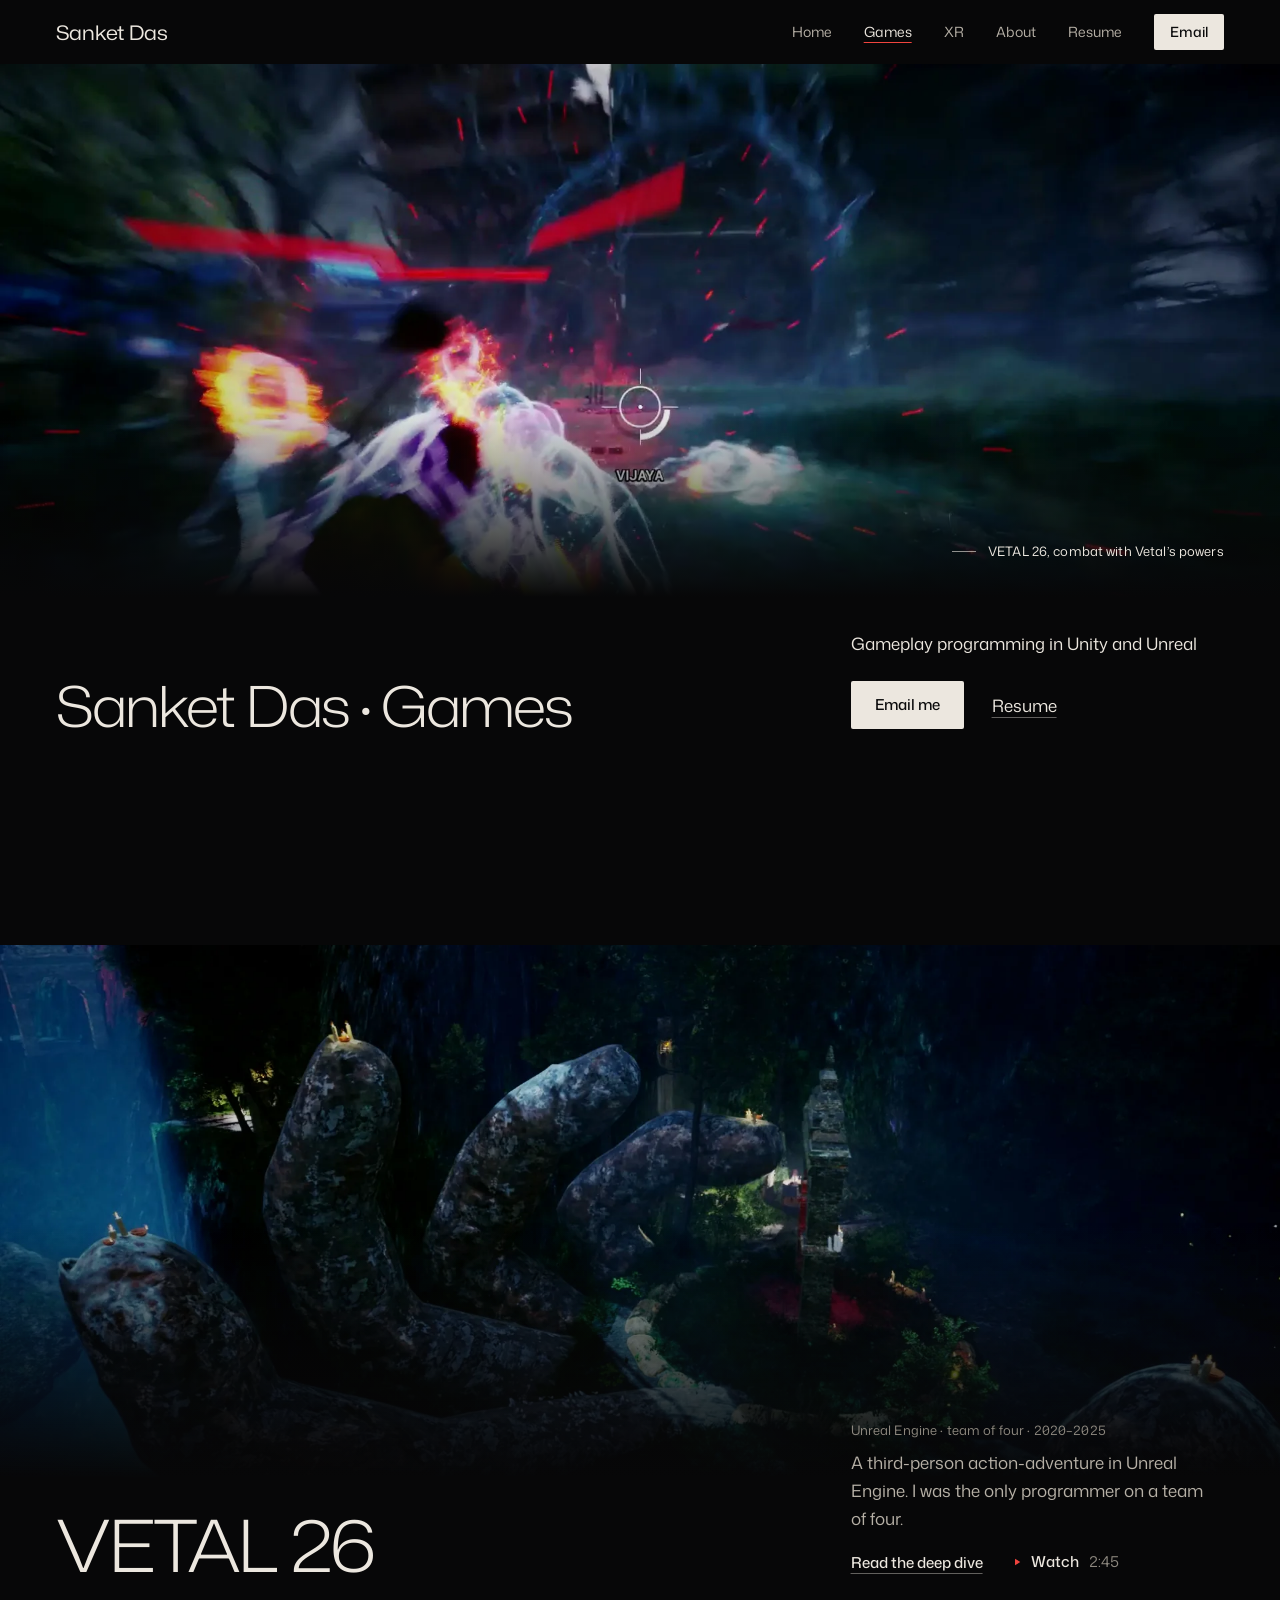
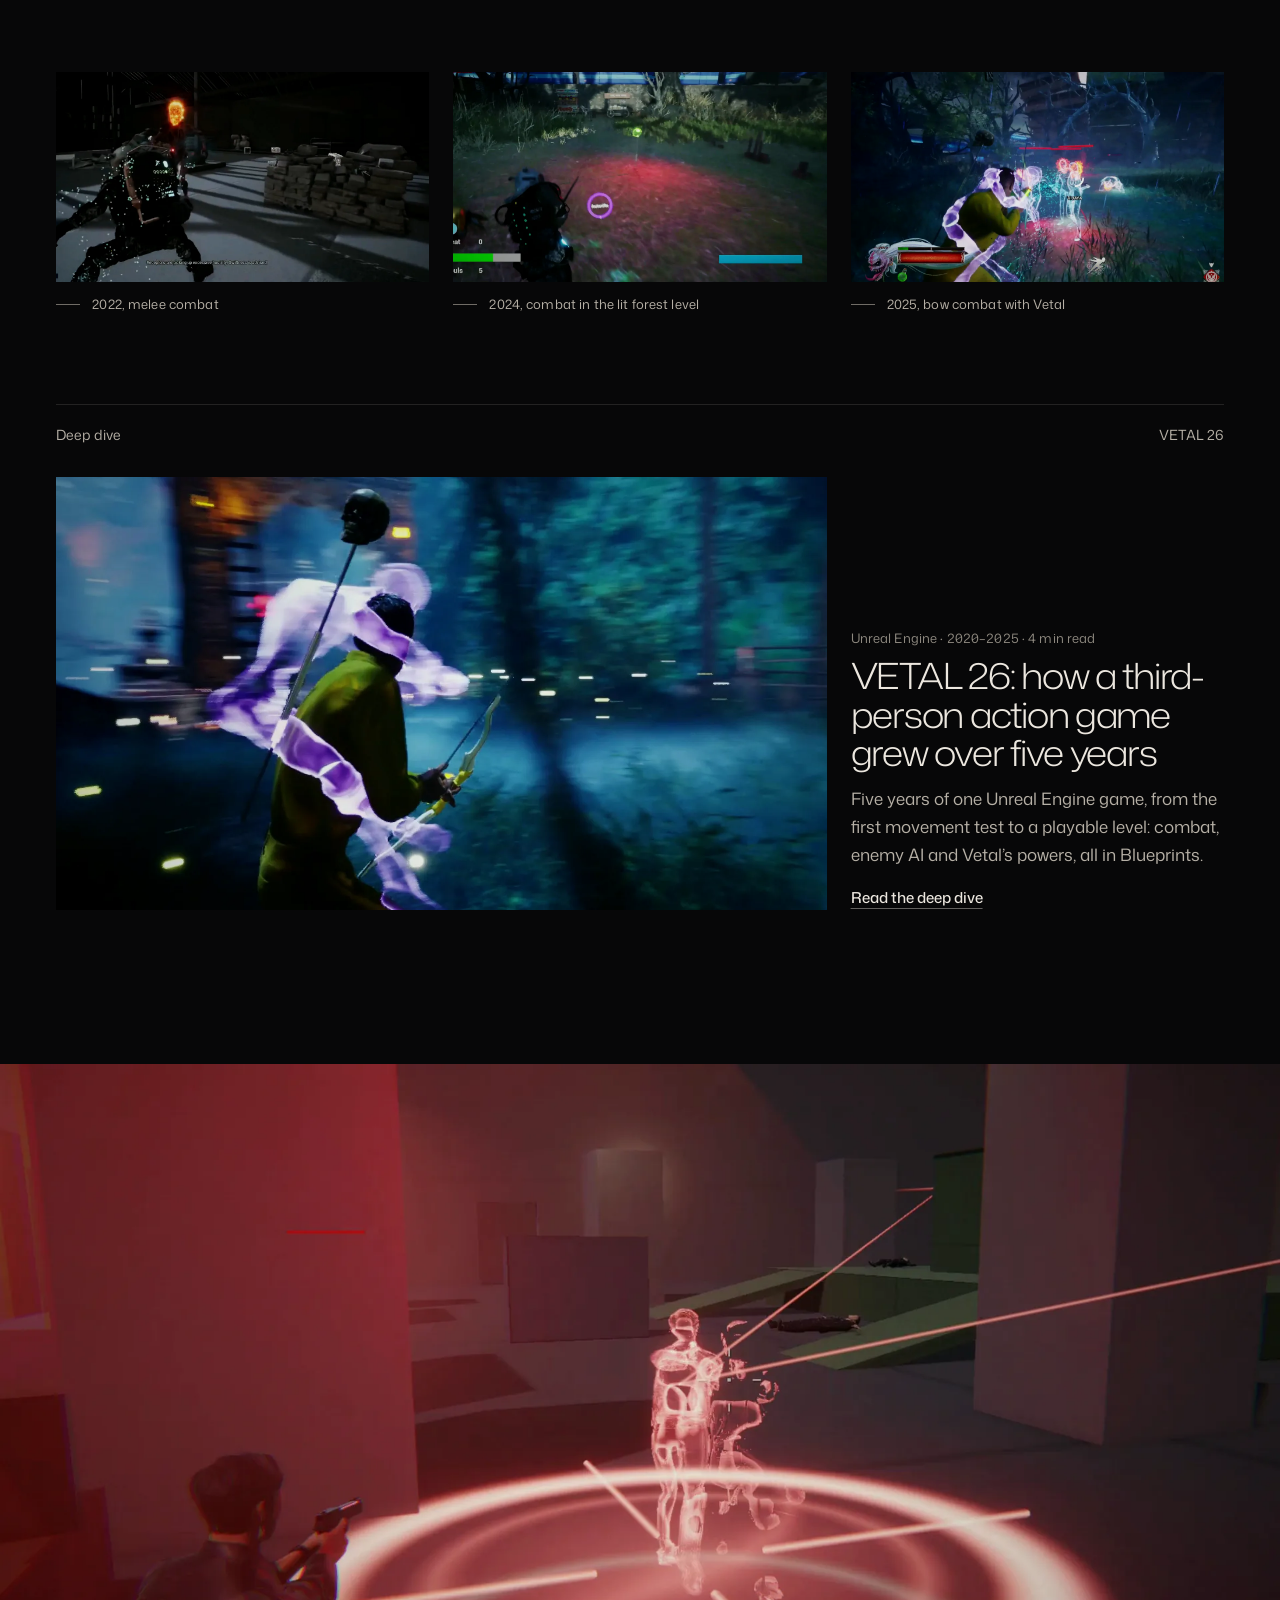
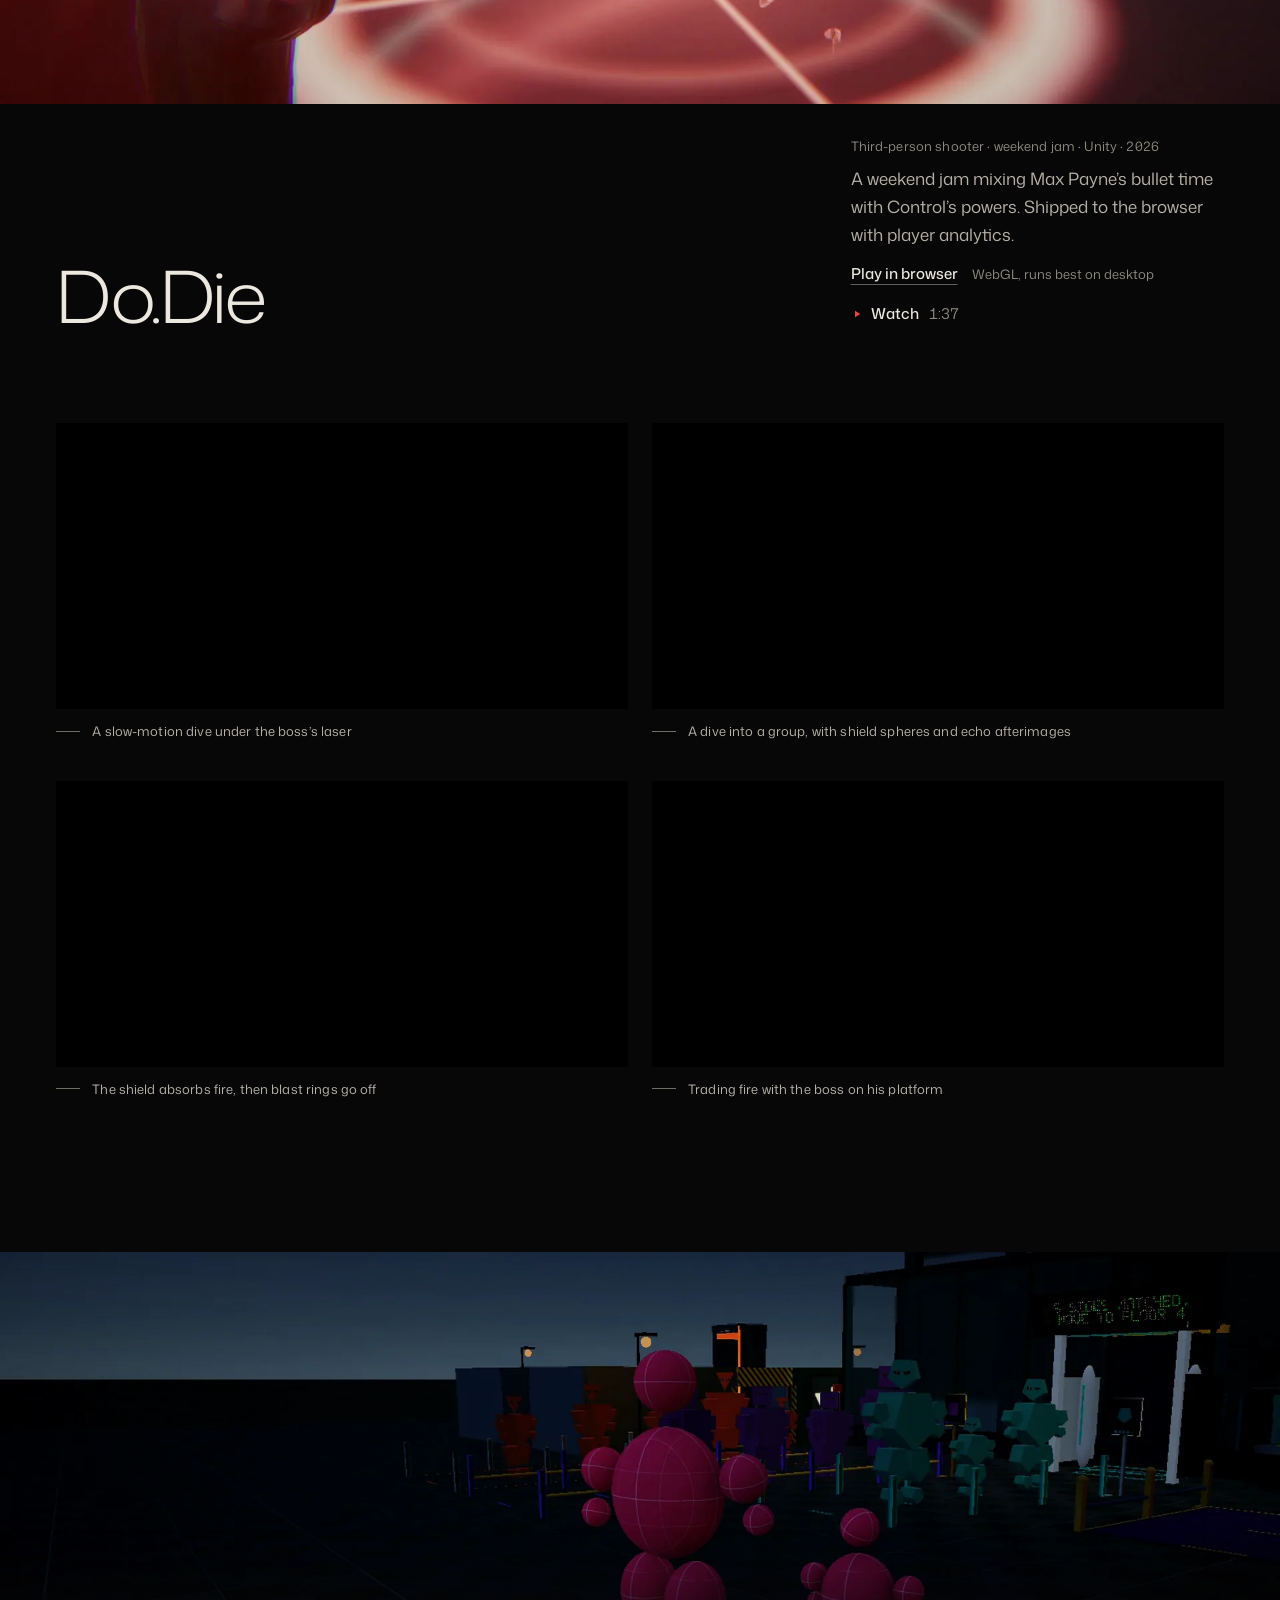
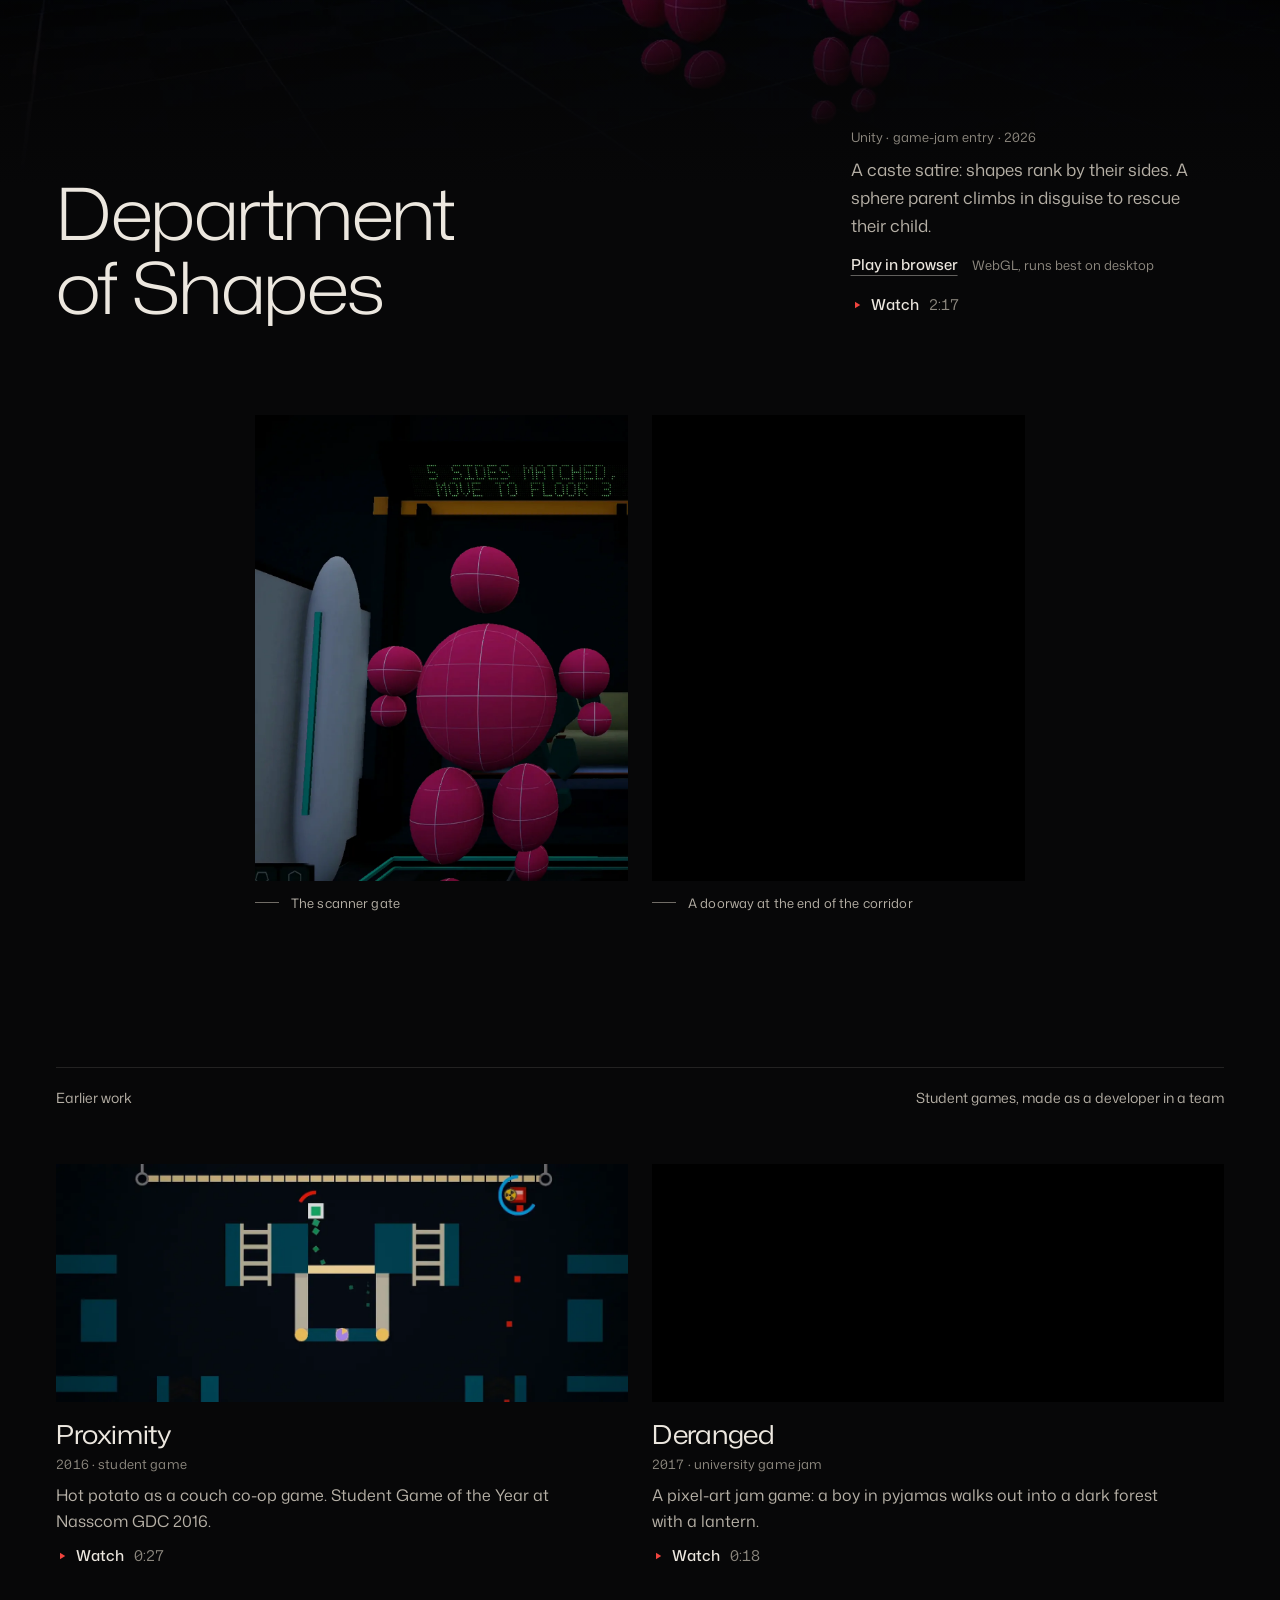
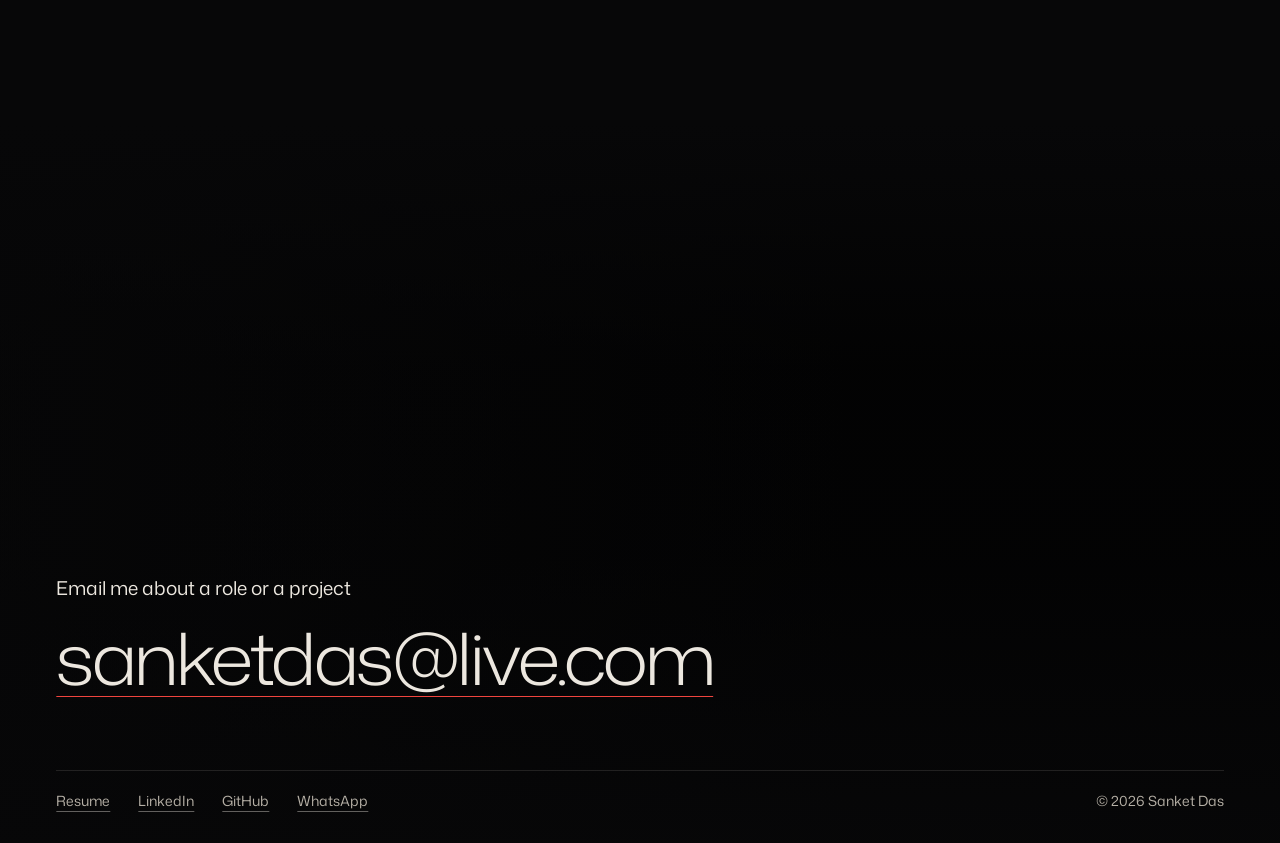
==== commit a7ad5428: "Add motion, tools section and asset library Page-to-page view transitions, scroll-driven heading rev" ====
--- a/games/index.html
+++ b/games/index.html
@@ -2,6 +2,7 @@
 <html lang="en">
 <head>
 <meta charset="utf-8">
+<style>@view-transition{navigation:auto;types:page}@media (prefers-reduced-motion:reduce){@view-transition{navigation:none}}</style>
 <meta name="viewport" content="width=device-width, initial-scale=1">
 <title>Sanket Das · Games</title>
 <meta name="description" content="Games by Sanket Das: VETAL 26 in Unreal Engine, Do.Die and Department of Shapes in Unity, and student games including Proximity, Student Game of the Year at Nasscom GDC 2016.">
@@ -20,6 +21,7 @@
 <link rel="stylesheet" href="https://fonts.googleapis.com/css2?family=Mona+Sans:wdth,wght@100..112.5,300..500&amp;display=swap">
 <link rel="stylesheet" href="../fonts.css">
 <link rel="stylesheet" href="../site.css">
+<link rel="stylesheet" href="../motion.css">
 </head>
 <body>
 <script>document.documentElement.classList.add('js')</script>
@@ -431,5 +433,6 @@
 </dialog>
 </div>
 <script src="../site.js" defer></script>
+<script src="../motion.js" defer></script>
 </body>
 </html>
--- a/site.css
+++ b/site.css
@@ -941,3 +941,6 @@
   .more::after,button.more::after,.play a::after{content:"";position:absolute;left:-4px;right:-4px;top:50%;height:44px;transform:translateY(-50%)}
 }
 .shot--native img{width:725px;max-width:100%;height:auto;aspect-ratio:725/470}
+/* front-door Tools: a text row under the Maeve entry */
+.tool-rows{margin-top:clamp(40px,4.4vw,64px)}
+.tool-rows .meta{margin-top:6px}
--- a/motion.css
+++ b/motion.css
@@ -0,0 +1,67 @@
+/* Motion layer. Self-contained: delete this file and motion.js and the site works as before.
+   One curve (the site's --ease), three durations. Nothing here runs with reduced motion. */
+:root{--m-ease:var(--ease,cubic-bezier(.22,1,.36,1));--m-travel:cubic-bezier(.65,0,.25,1);--m-move:1s;--m-text:1.15s}
+
+/* ---- 1. page to page: cross-document view transitions ---- */
+/* The opt-in, @view-transition{navigation:auto;types:page}, is inline at the top of each page's <head>:
+   from this file it arrives too late on the incoming page about three times in four, and the transition is skipped. */
+/* the nav holds still while the page under it changes */
+html:active-view-transition-type(page) .nav{view-transition-name:nav}
+/* the page that arrives offers its hero footage as the landing spot for the clip that was clicked.
+   The page that leaves turns this off (html.m-out) and names the clicked clip instead, in motion.js. */
+html:active-view-transition-type(page):not(.m-out) :is(.hero .reel,.hero>.clip){view-transition-name:stage}
+/* the page dips through the background colour: the old one is gone before the new one starts, so text never double-exposes */
+::view-transition-old(root){animation:m-out .3s cubic-bezier(.4,0,1,1) both}
+::view-transition-new(root){animation:m-in .6s .3s ease-out both}
+/* travel uses an in-out curve: a clip that moves across the screen should leave gently and land gently */
+::view-transition-group(stage){animation-duration:var(--m-move);animation-timing-function:var(--m-travel)}
+::view-transition-image-pair(stage){overflow:clip}
+::view-transition-old(stage),::view-transition-new(stage){height:100%;object-fit:cover;animation-duration:var(--m-move);animation-timing-function:ease-in-out}
+::view-transition-group(nav){animation-duration:.4s}
+@keyframes m-out{to{opacity:0}}
+@keyframes m-in{from{opacity:0}}
+
+/* ---- 4. a project dialog grows out of the tile that opened it, and shrinks back into it ---- */
+html.m-vt .pd[open]{animation:none}
+/* the box that travels is solid, the colour of the dialog, so the move reads as one panel and never as two pictures */
+::view-transition-group(pd){animation-duration:.8s;animation-timing-function:var(--m-ease);background:#0b0b0c}
+::view-transition-image-pair(pd){overflow:clip}
+::view-transition-old(pd),::view-transition-new(pd){height:100%;object-fit:cover;object-position:50% 0}
+/* a text row is never stretched: it keeps its size at the panel's edge and fades */
+html.m-row::view-transition-old(pd),html.m-row::view-transition-new(pd){object-fit:none;object-position:0 50%}
+html:active-view-transition-type(pd-open)::view-transition-old(pd){animation:m-out .18s linear both}
+html:active-view-transition-type(pd-open)::view-transition-new(pd){height:auto;min-height:100%;object-fit:cover;object-position:50% 0;animation:m-in .4s .12s linear both}
+html:active-view-transition-type(pd-close)::view-transition-old(pd){animation:m-out .16s linear both}
+html:active-view-transition-type(pd-close)::view-transition-new(pd){animation:m-in .25s .45s linear both}
+/* the page under it does not cross-fade with itself: the dimmed or undimmed copy simply fades in on top */
+html:active-view-transition-type(pd-open)::view-transition-old(root),
+html:active-view-transition-type(pd-close)::view-transition-old(root){animation:none}
+html:active-view-transition-type(pd-open)::view-transition-new(root),
+html:active-view-transition-type(pd-close)::view-transition-new(root){animation:m-in .55s ease both}
+
+/* ---- 2. headings rise line by line from behind a mask ---- */
+/* motion.js wraps each word in .ml > .ml-i and gives every word its line number (--l).
+   The words of one line move together, so a line rises as one piece. */
+.ml{display:inline-block;vertical-align:baseline;overflow:clip;padding:.1em 0 .18em;margin:-.1em 0 -.18em}
+.ml-i{display:inline-block}
+@keyframes m-rise{from{transform:translateY(118%)}to{transform:none}}
+.m-lines .ml-i{transform:translateY(118%);animation:m-rise var(--m-text) var(--m-ease) both paused;animation-delay:calc(var(--l,0) * 130ms)}
+/* CSS scroll-triggered: a view() timeline on the heading starts the rise once it is well inside the window.
+   It plays on time, not on scroll position, so it never stalls half risen when the reader stops. */
+@supports (timeline-trigger:--t view()) and (animation-trigger:--t play-forwards){
+  .m-lines{timeline-trigger:--ml view() entry 60% exit 100%}
+  .m-lines .ml-i{animation-play-state:running;animation-trigger:--ml play-forwards}
+}
+/* fallback for browsers without scroll triggers: motion.js adds .ml-go from an IntersectionObserver */
+.m-lines.ml-go .ml-i{animation-play-state:running}
+
+/* ---- 3. the hero clip change: a WebGL ink dissolve drawn over the reel (motion-gl.js) ---- */
+/* no z-index: it sits over the clips and under the hero gradient and copy, in source order */
+.m-gl{position:absolute;inset:0;width:100%;height:100%;pointer-events:none;opacity:0}
+.m-gl.is-on{opacity:1}
+.reel.m-gl-on .clip{transition:none}
+
+@media (prefers-reduced-motion:reduce){
+  .m-lines .ml-i{transform:none;animation:none}
+  .m-gl{display:none}
+}
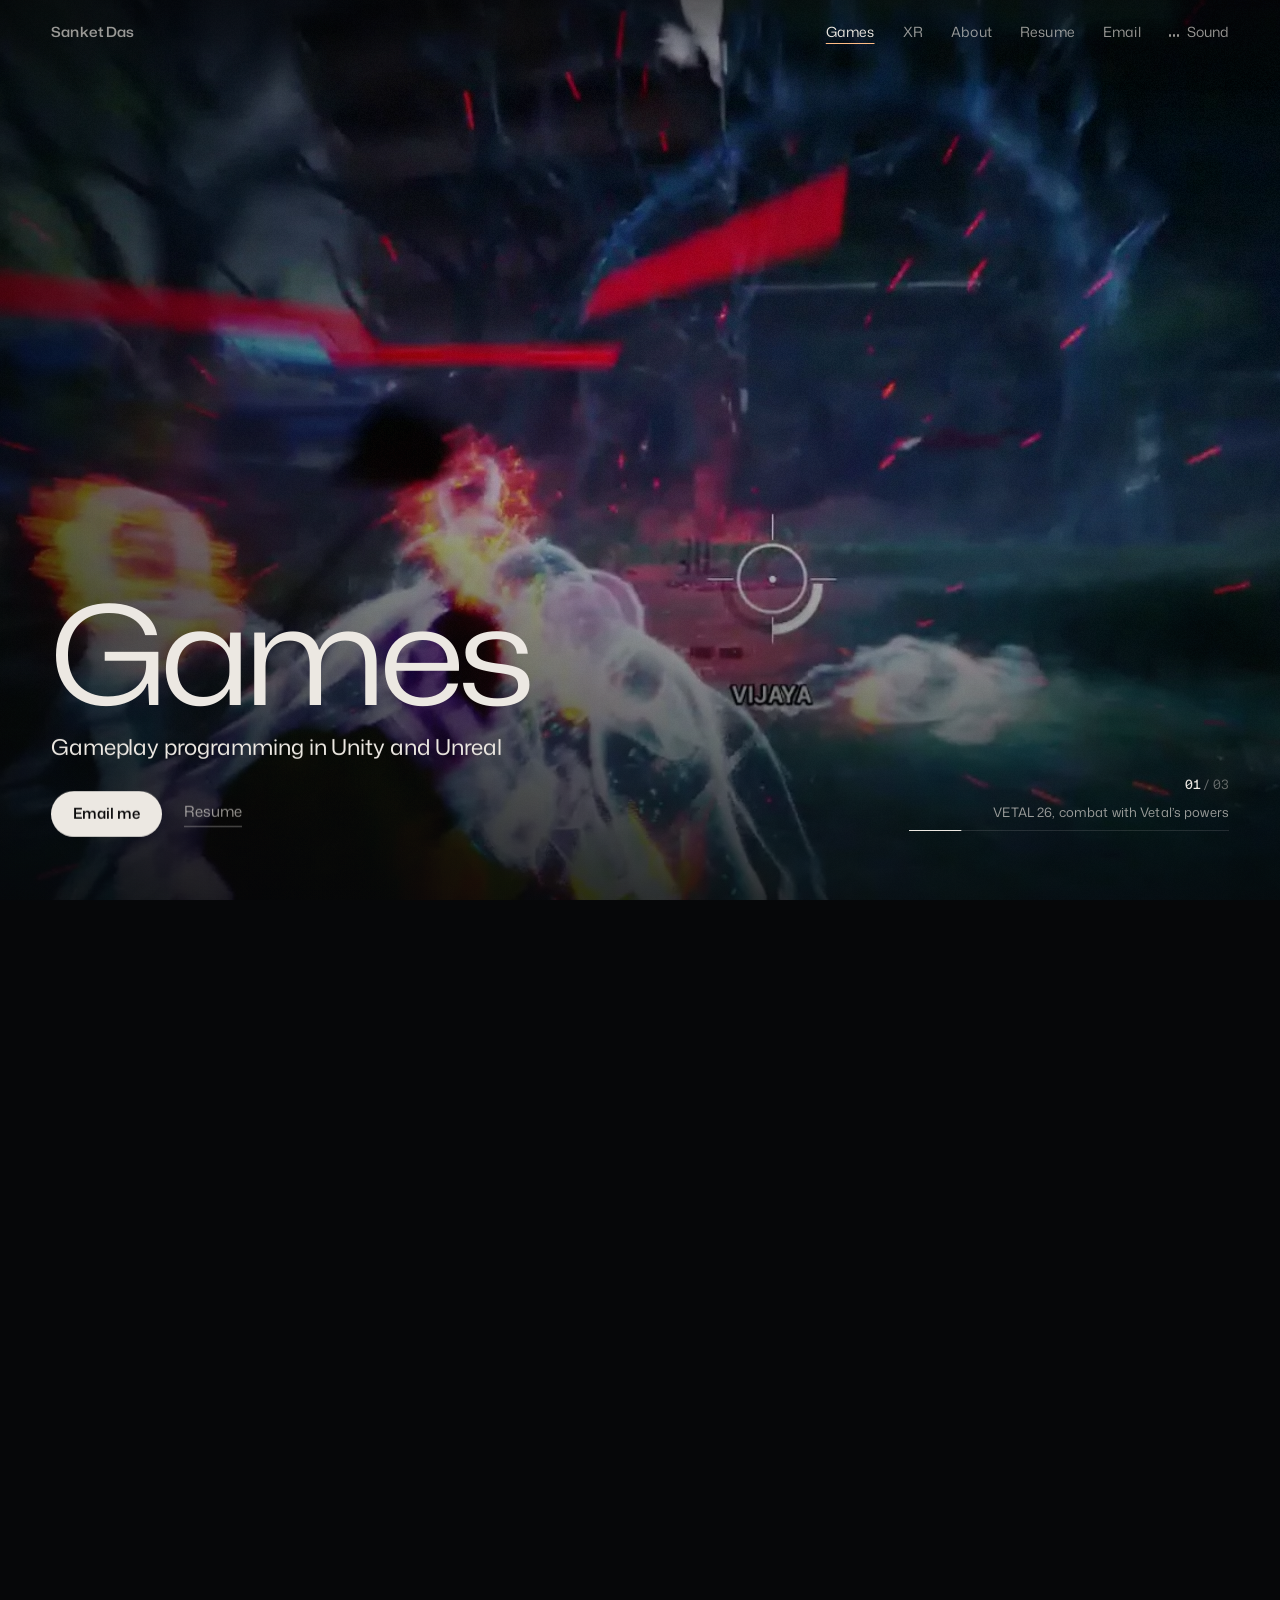
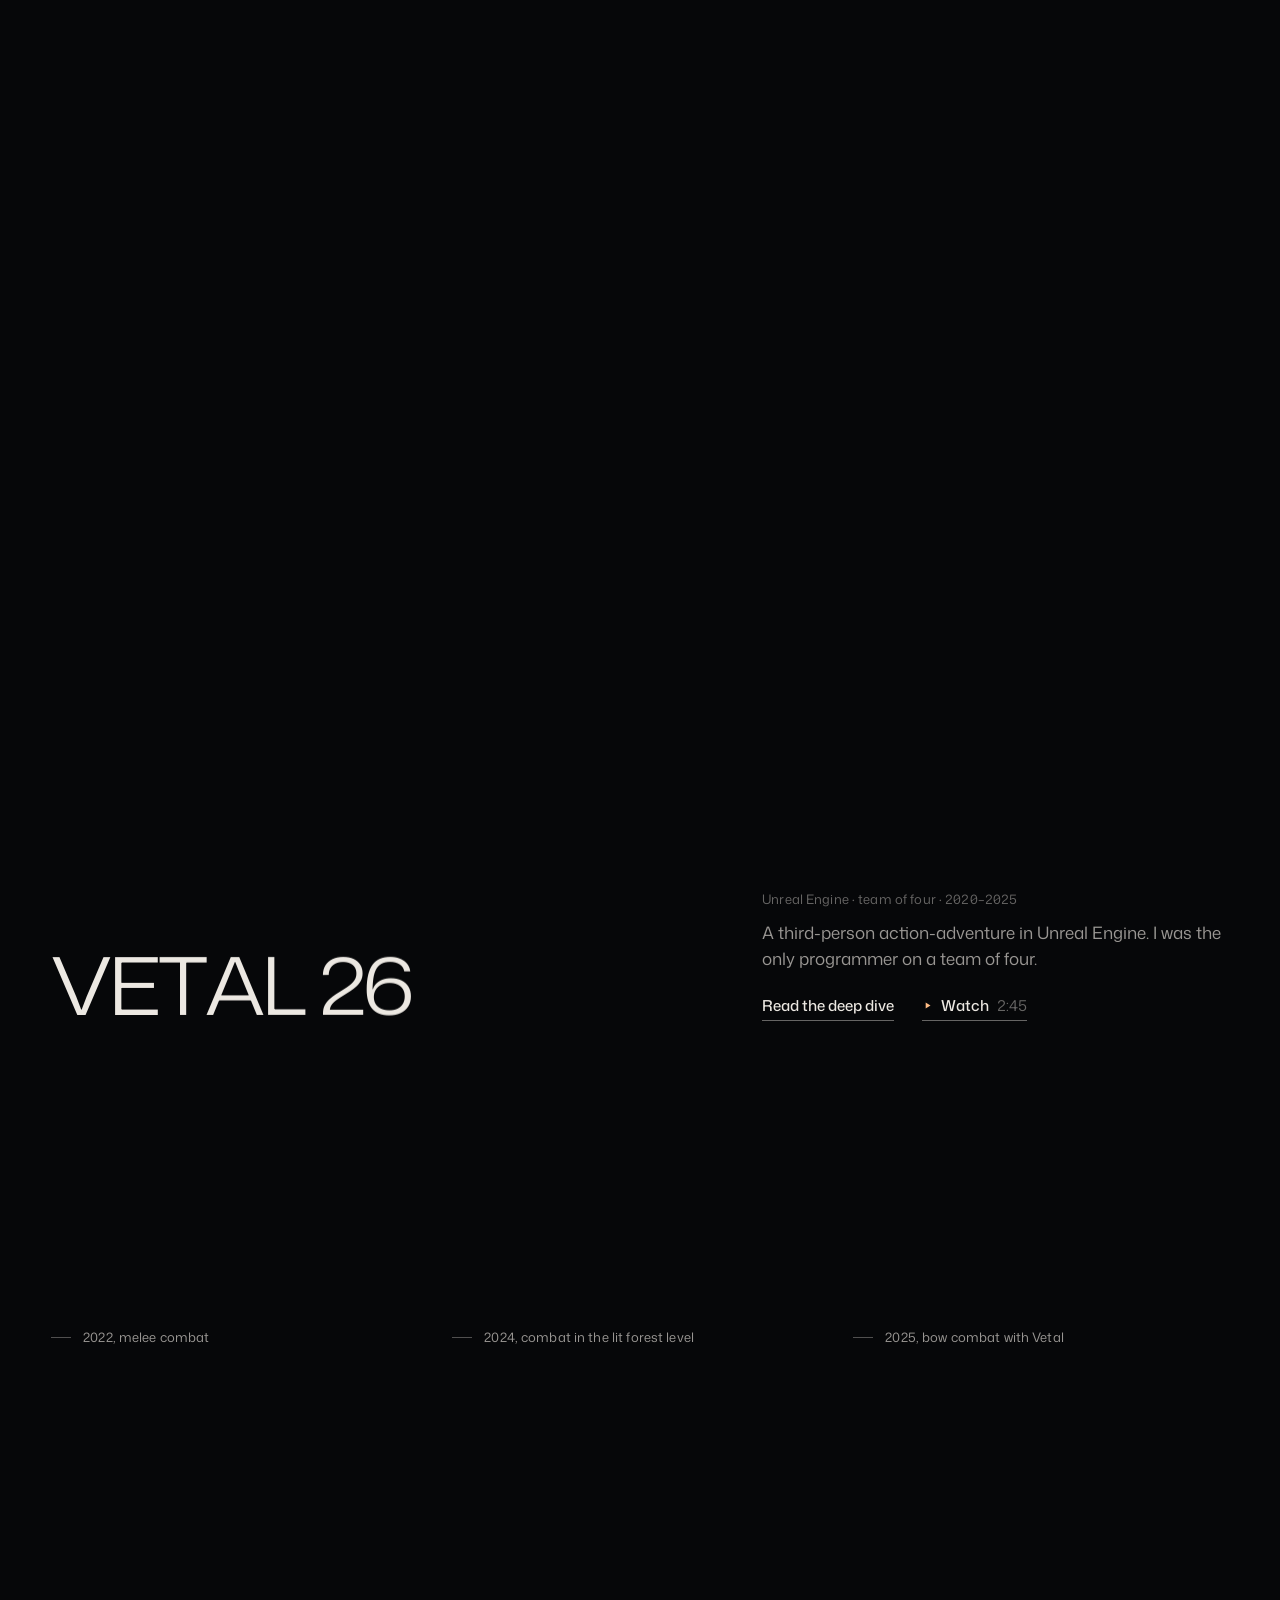
==== commit c075338c: "Replace the site with the lit-screen design One WebGL2 canvas behind the page draws every clip as a " ====
--- a/games/index.html
+++ b/games/index.html
@@ -1,8 +1,7 @@
 <!doctype html>
-<html lang="en">
+<html lang="en" data-media="../media/" data-root="../">
 <head>
 <meta charset="utf-8">
-<style>@view-transition{navigation:auto;types:page}@media (prefers-reduced-motion:reduce){@view-transition{navigation:none}}</style>
 <meta name="viewport" content="width=device-width, initial-scale=1">
 <title>Sanket Das · Games</title>
 <meta name="description" content="Games by Sanket Das: VETAL 26 in Unreal Engine, Do.Die and Department of Shapes in Unity, and student games including Proximity, Student Game of the Year at Nasscom GDC 2016.">
@@ -14,143 +13,138 @@
 <meta property="og:image:width" content="1200">
 <meta property="og:image:height" content="630">
 <meta name="twitter:card" content="summary_large_image">
-<link rel="icon" href="data:image/svg+xml,%3Csvg xmlns='http://www.w3.org/2000/svg' viewBox='0 0 32 32'%3E%3Crect width='32' height='32' rx='4' fill='%23070708'/%3E%3Ctext x='16' y='21.5' font-family='Arial,sans-serif' font-size='14' letter-spacing='-.5' fill='%23ece7df' text-anchor='middle'%3ESD%3C/text%3E%3C/svg%3E">
+<link rel="icon" href="data:image/svg+xml,%3Csvg xmlns='http://www.w3.org/2000/svg' viewBox='0 0 32 32'%3E%3Crect width='32' height='32' rx='4' fill='%23060709'/%3E%3Ctext x='16' y='21.5' font-family='Arial,sans-serif' font-size='14' letter-spacing='-.5' fill='%23ece8e2' text-anchor='middle'%3ESD%3C/text%3E%3C/svg%3E">
 <link rel="preload" as="image" href="../media/project-mind/hero-vetal-combat-poster.webp" fetchpriority="high">
-<link rel="preconnect" href="https://fonts.googleapis.com">
-<link rel="preconnect" href="https://fonts.gstatic.com" crossorigin>
-<link rel="stylesheet" href="https://fonts.googleapis.com/css2?family=Mona+Sans:wdth,wght@100..112.5,300..500&amp;display=swap">
-<link rel="stylesheet" href="../fonts.css">
-<link rel="stylesheet" href="../site.css">
-<link rel="stylesheet" href="../motion.css">
+<link rel="preload" as="font" type="font/woff2" href="../fonts/mona-sans.woff2" crossorigin>
+<link rel="stylesheet" href="../style.css">
+<script>(function(){var d=document.documentElement,rm=matchMedia('(prefers-reduced-motion: reduce)').matches;d.classList.add(rm?'rm':'js');if(/[?&]capture/.test(location.search))d.classList.add('cap');})();</script>
 </head>
 <body>
-<script>document.documentElement.classList.add('js')</script>
 <a class="skip" href="#main">Skip to content</a>
-<nav class="nav" aria-label="Main">
-  <div class="wrap nav-in">
-    <a class="brand" href="../index.html">Sanket Das</a>
-    <div class="nav-links">
-      <a href="../index.html">Home</a>
-      <a href="../games/index.html" aria-current="page">Games</a>
-      <a href="../xr/index.html">XR</a>
-      <a href="../index.html#about">About</a>
-      <a href="../resume/Sanket_Das_Resume.pdf">Resume</a>
-      <a class="btn btn--sm" href="mailto:sanketdas@live.com">Email</a>
-    </div>
-  </div>
+<canvas id="gl" aria-hidden="true"></canvas>
+<div id="vids" aria-hidden="true"></div>
+<nav class="top" aria-label="Main">
+  <a class="brand" href="../">Sanket Das</a>
+  <ul>
+    <li><a href="../games/" aria-current="page">Games</a></li>
+    <li><a href="../xr/">XR</a></li>
+    <li class="n-about"><a href="../#about">About</a></li>
+    <li class="n-res"><a href="../resume/Sanket_Das_Resume.pdf">Resume</a></li>
+    <li><a href="mailto:sanketdas@live.com">Email</a></li>
+    <li><button class="snd" type="button" aria-pressed="false" aria-label="Sound" hidden><span class="snd-bars" aria-hidden="true"><i></i><i></i><i></i></span><span class="snd-l">Sound</span></button></li>
+  </ul>
 </nav>
-<header class="hero hero--band" id="top">
-  <div class="reel" data-reel>
-    <div class="clip is-active" style="--pos:0% 50%"><img src="../media/project-mind/hero-vetal-combat-poster.webp" width="1920" height="800" alt="VETAL 26: the player fires a bow with Vetal coiled around him, then lightning tears into a burning enemy" fetchpriority="high" decoding="async"><video muted playsinline loop preload="none" aria-hidden="true" tabindex="-1" data-src="../media/project-mind/hero-vetal-combat"></video></div>
-    <div class="clip full"><img src="../media/dodie/dodie-combat-reel-poster.webp" width="1920" height="960" alt="Do.Die: the agent echo-dashes through a red ring in the boss arena, leaving afterimages" loading="lazy" decoding="async"><video muted playsinline loop preload="none" aria-hidden="true" tabindex="-1" data-src="../media/dodie/dodie-combat-reel"></video></div>
-    <div class="clip" style="--pos:52% 50%"><img src="../media/circlejack/dos-roll-poster.webp" width="1920" height="800" alt="Department of Shapes: a pink ball rolls across a dark plaza and bursts into a character" loading="lazy" decoding="async"><video muted playsinline loop preload="none" aria-hidden="true" tabindex="-1" data-src="../media/circlejack/dos-roll"></video></div>
-  </div>
-  <div class="wrap hero-in">
-    <div class="slates" aria-hidden="true">
-      <p class="slate is-active">VETAL 26, combat with Vetal’s powers</p>
-      <p class="slate">Do.Die, boss fight</p>
-      <p class="slate">Department of Shapes, the sphere rolls into the plaza</p>
-    </div>
-    <h1 class="display"><span class="h1-name">Sanket Das</span> <span class="h1-sec"><span class="h1-dot">· </span>Games</span></h1>
-    <div class="side">
+<header class="hero hero--pin hero--sub" id="top">
+  <div class="stage">
+    <div class="screen screen--hero" id="hero-screen" data-reel="project-mind/hero-vetal-combat|35% 50%|VETAL 26, combat with Vetal’s powers;dodie/dodie-combat-reel|30% 50%|Do.Die, boss fight;circlejack/dos-roll|52% 50%|Department of Shapes, the sphere rolls into the plaza">
+      <img src="../media/project-mind/hero-vetal-combat-poster.webp" width="1920" height="800" alt="VETAL 26: the player fires a bow with Vetal coiled around him, then lightning tears into a burning enemy" fetchpriority="high" decoding="async" style="object-position:35% 50%">
+    </div>
+    <div class="scrim" aria-hidden="true"></div>
+    <div class="hero-copy">
+      <h1 class="name" data-name data-w="116" data-w-phone="100" data-squeeze="30">Games</h1>
       <p class="lede">Gameplay programming in Unity and Unreal</p>
       <div class="actions">
         <a class="btn" href="mailto:sanketdas@live.com">Email me</a>
-        <a href="../resume/Sanket_Das_Resume.pdf">Resume</a>
+        <a class="link" href="../resume/Sanket_Das_Resume.pdf">Resume</a>
       </div>
+    </div>
+    <div class="slate" aria-hidden="true">
+      <span class="slate-n"><b>01</b> / 03</span>
+      <span class="slate-t">VETAL 26, combat with Vetal’s powers</span>
+      <span class="slate-bar"><i></i></span>
     </div>
   </div>
 </header>
 <main id="main">
 
-<section class="section" id="work" aria-label="Games">
-  <article class="scene" aria-labelledby="g-vetal">
-    <figure class="clip scope fade wide-m" style="--pos:50% 50%"><img src="../media/project-mind/vetal-forest-hand-poster.webp" width="1920" height="800" alt="VETAL 26: a giant stone hand and a lantern-lit shrine in a blue night forest" loading="lazy" decoding="async"><video muted playsinline loop preload="none" aria-hidden="true" tabindex="-1" data-src="../media/project-mind/vetal-forest-hand"></video></figure>
-    <div class="wrap scene-copy" data-reveal>
-      <h2 class="display" id="g-vetal">VETAL 26</h2>
-      <div class="side">
+<section class="game" id="vetal" aria-labelledby="g-vetal">
+  <div class="wrap">
+    <div class="screen" data-clip="project-mind/vetal-forest-hand" data-pos="50% 50%" data-reflect=".16" data-glow="1" style="--ar:1920/800"><img src="../media/project-mind/vetal-forest-hand-poster.webp" width="1920" height="800" alt="VETAL 26: a giant stone hand and a lantern-lit shrine in a blue night forest" loading="lazy" decoding="async" style="object-position:50% 50%"></div>
+    <div class="game-copy">
+      <h2 class="display" id="g-vetal"><span data-k>VETAL 26</span></h2>
+      <div data-rise>
         <p class="meta">Unreal Engine · team of four · 2020–2025</p>
         <p class="body">A third-person action-adventure in Unreal Engine. I was the only programmer on a team of four.</p>
+        
         <p class="links"><a class="more" href="project-mind.html">Read the deep dive</a><button class="more open open--watch" type="button" data-open="p-vetal26" aria-haspopup="dialog"><svg class="w-ico" viewBox="0 0 24 24" aria-hidden="true"><path d="M8 5.5v13l10.5-6.5z"/></svg>Watch<span class="w-tot">2:45</span><span class="sr">: VETAL 26</span></button></p>
       </div>
     </div>
-  </article>
-  <div class="wrap">
-    <div class="three" data-reveal style="margin-top:var(--gap-block)">
-      <figure><div class="clip"><img src="../media/project-mind/pm-gp-2022-warehouse-enemies-poster.webp" width="1280" height="720" alt="Fire-headed enemies attack the player inside a large hall" loading="lazy" decoding="async"><video muted playsinline loop preload="none" aria-hidden="true" tabindex="-1" data-src="../media/project-mind/pm-gp-2022-warehouse-enemies"></video></div><figcaption class="slate">2022, melee combat</figcaption></figure>
-      <figure><div class="clip"><img src="../media/project-mind/pm-gp-2024-forest-combat-poster.webp" width="1280" height="720" alt="The player fights groups of enemies in a lit forest with green explosions" loading="lazy" decoding="async"><video muted playsinline loop preload="none" aria-hidden="true" tabindex="-1" data-src="../media/project-mind/pm-gp-2024-forest-combat"></video></div><figcaption class="slate">2024, combat in the lit forest level</figcaption></figure>
-      <figure><div class="clip"><img src="../media/project-mind/vetal-door-combat-poster.webp" width="1280" height="720" alt="VETAL 26: wrapped in Vetal, the player fires bow volleys at glowing spirit enemies in a night forest" loading="lazy" decoding="async"><video muted playsinline loop preload="none" aria-hidden="true" tabindex="-1" data-src="../media/project-mind/vetal-door-combat"></video></div><figcaption class="slate">2025, bow combat with Vetal</figcaption></figure>
-    </div>
-  </div>
-  <section class="section--case" aria-labelledby="gcs-h">
-    <div class="wrap">
-      <div class="label"><h2 id="gcs-h">Deep dive</h2><span>VETAL 26</span></div>
-      <div class="cases cases--one" data-reveal>
-      <article class="case" aria-labelledby="cs-vetal26">
-        <a class="case-clip" href="../games/project-mind.html" tabindex="-1" aria-hidden="true"><div class="clip" style="--pos:30% 50%"><img src="../media/project-mind/vetal-spirit-run-poster.webp" width="1920" height="800" alt="VETAL 26: the player runs through a misty night forest wrapped in a violet spirit" loading="lazy" decoding="async"><video muted playsinline loop preload="none" aria-hidden="true" tabindex="-1" data-src="../media/project-mind/vetal-spirit-run"></video></div></a>
-        <div class="case-copy">
-          <p class="meta">Unreal Engine · 2020–2025 · 4 min read</p>
-          <h3 id="cs-vetal26"><a href="../games/project-mind.html">VETAL 26: how a third-person action game grew over five years</a></h3>
-          <p class="body">Five years of one Unreal Engine game, from the first movement test to a playable level: combat, enemy AI and Vetal’s powers, all in Blueprints.</p>
-          <a class="more" href="../games/project-mind.html">Read the deep dive</a>
-        </div>
-      </article>
+    <div class="strip" style="--n:3" data-rise>
+      <figure><div class="screen" data-clip="project-mind/pm-gp-2022-warehouse-enemies" style="--ar:1280/720"><img src="../media/project-mind/pm-gp-2022-warehouse-enemies-poster.webp" width="1280" height="720" alt="Fire-headed enemies attack the player inside a large hall" loading="lazy" decoding="async"></div><figcaption class="cap">2022, melee combat</figcaption></figure>
+      <figure><div class="screen" data-clip="project-mind/pm-gp-2024-forest-combat" style="--ar:1280/720"><img src="../media/project-mind/pm-gp-2024-forest-combat-poster.webp" width="1280" height="720" alt="The player fights groups of enemies in a lit forest with green explosions" loading="lazy" decoding="async"></div><figcaption class="cap">2024, combat in the lit forest level</figcaption></figure>
+      <figure><div class="screen" data-clip="project-mind/vetal-door-combat" style="--ar:1280/720"><img src="../media/project-mind/vetal-door-combat-poster.webp" width="1280" height="720" alt="VETAL 26: wrapped in Vetal, the player fires bow volleys at glowing spirit enemies in a night forest" loading="lazy" decoding="async"></div><figcaption class="cap">2025, bow combat with Vetal</figcaption></figure>
+    </div>
+  </div>
+</section>
+
+<section class="section" aria-labelledby="gcs-h">
+  <div class="wrap">
+    <div class="label"><h2 id="gcs-h">Deep dive</h2><span>VETAL 26</span></div>
+    <article class="case" aria-labelledby="cs-vetal26">
+      <a class="case-screen" href="../games/project-mind.html" tabindex="-1" aria-hidden="true"><div class="screen" data-clip="project-mind/vetal-spirit-run" data-pos="30% 50%" data-reflect=".14" style="--ar:1920/800"><img src="../media/project-mind/vetal-spirit-run-poster.webp" width="1920" height="800" alt="VETAL 26: the player runs through a misty night forest wrapped in a violet spirit" loading="lazy" decoding="async" style="object-position:30% 50%"></div></a>
+      <div class="case-copy" data-rise>
+        <p class="meta">Unreal Engine · 2020–2025 · 4 min read</p>
+        <h3 id="cs-vetal26"><a href="../games/project-mind.html">VETAL 26: how a third-person action game grew over five years</a></h3>
+        <p class="body">Five years of one Unreal Engine game, from the first movement test to a playable level: combat, enemy AI and Vetal’s powers, all in Blueprints.</p>
+        <p class="links"><a class="more" href="../games/project-mind.html">Read the deep dive</a><button class="more open open--watch" type="button" data-open="p-vetal26" aria-haspopup="dialog"><svg class="w-ico" viewBox="0 0 24 24" aria-hidden="true"><path d="M8 5.5v13l10.5-6.5z"/></svg>Watch<span class="w-tot">2:45</span><span class="sr">: VETAL 26</span></button></p>
       </div>
-    </div>
-  </section>
-
-  <article class="scene scene--clear" style="margin-top:var(--gap-section)" aria-labelledby="g-dodie">
-    <figure class="clip full scope scope--21"><img src="../media/dodie/dodie-combat-reel-poster.webp" width="1920" height="960" alt="Do.Die: the agent echo-dashes through a red ring in the boss arena, leaving afterimages" loading="lazy" decoding="async"><video muted playsinline loop preload="none" aria-hidden="true" tabindex="-1" data-src="../media/dodie/dodie-combat-reel"></video></figure>
-    <div class="wrap scene-copy" data-reveal>
-      <h2 class="display" id="g-dodie">Do.Die</h2>
-      <div class="side">
+    </article>
+  </div>
+</section>
+
+<section class="game" id="dodie" aria-labelledby="g-dodie">
+  <div class="wrap">
+    <div class="screen" data-clip="dodie/dodie-combat-reel" data-reflect=".16" data-glow="1" style="--ar:1920/960"><img src="../media/dodie/dodie-combat-reel-poster.webp" width="1920" height="960" alt="Do.Die: the agent echo-dashes through a red ring in the boss arena, leaving afterimages" loading="lazy" decoding="async"></div>
+    <div class="game-copy">
+      <h2 class="display" id="g-dodie"><span data-k>Do.Die</span></h2>
+      <div data-rise>
         <p class="meta">Third-person shooter · weekend jam · Unity · 2026</p>
         <p class="body">A weekend jam mixing Max Payne’s bullet time with Control’s powers. Shipped to the browser with player analytics.</p>
         <p class="play"><a href="https://raptor-2012.itch.io/dodie" target="_blank" rel="noopener">Play in browser<span class="sr"> (opens in a new tab)</span></a><small>WebGL, runs best on desktop</small></p>
         <p class="links"><button class="more open open--watch" type="button" data-open="p-dodie" aria-haspopup="dialog"><svg class="w-ico" viewBox="0 0 24 24" aria-hidden="true"><path d="M8 5.5v13l10.5-6.5z"/></svg>Watch<span class="w-tot">1:37</span><span class="sr">: Do.Die</span></button></p>
       </div>
     </div>
-  </article>
-  <div class="wrap">
-    <div class="quad quad--21" data-reveal>
-      <figure><div class="clip full"><img src="../media/dodie/dodie-laser-dive-poster.webp" width="1920" height="960" alt="Do.Die: the agent dives through the air while the boss fires a laser across the arena" loading="lazy" decoding="async"><video muted playsinline loop preload="none" aria-hidden="true" tabindex="-1" data-src="../media/dodie/dodie-laser-dive"></video></div><figcaption class="slate">A slow-motion dive under the boss’s laser</figcaption></figure>
-      <figure><div class="clip full"><img src="../media/dodie/dodie-combat-dive-multikill-poster.webp" width="1920" height="960" alt="Do.Die: the agent dives into a group of enemies with shield spheres and red afterimages" loading="lazy" decoding="async"><video muted playsinline loop preload="none" aria-hidden="true" tabindex="-1" data-src="../media/dodie/dodie-combat-dive-multikill"></video></div><figcaption class="slate">A dive into a group, with shield spheres and echo afterimages</figcaption></figure>
-      <figure><div class="clip full"><img src="../media/dodie/dodie-combat-shield-blast-poster.webp" width="1920" height="960" alt="Do.Die: a shield bubble around the agent absorbs incoming fire" loading="lazy" decoding="async"><video muted playsinline loop preload="none" aria-hidden="true" tabindex="-1" data-src="../media/dodie/dodie-combat-shield-blast"></video></div><figcaption class="slate">The shield absorbs fire, then blast rings go off</figcaption></figure>
-      <figure><div class="clip full"><img src="../media/dodie/dodie-combat-boss-volley-poster.webp" width="1280" height="640" alt="Do.Die: the agent trades fire with the boss on his platform under a red triangle" loading="lazy" decoding="async"><video muted playsinline loop preload="none" aria-hidden="true" tabindex="-1" data-src="../media/dodie/dodie-combat-boss-volley"></video></div><figcaption class="slate">Trading fire with the boss on his platform</figcaption></figure>
-    </div>
-  </div>
-
-  <article class="scene" style="margin-top:var(--gap-section)" aria-labelledby="g-dos">
-    <figure class="clip scope fade wide-m" style="--pos:57% 50%"><img src="../media/circlejack/dos-queue-poster.webp" width="1920" height="800" alt="" loading="lazy" decoding="async"><video muted playsinline loop preload="none" aria-hidden="true" tabindex="-1" data-src="../media/circlejack/dos-queue"></video></figure>
-    <div class="wrap scene-copy" data-reveal>
-      <h2 class="display" id="g-dos">Department of Shapes</h2>
-      <div class="side">
+    <div class="strip strip--quad" style="--n:4" data-rise>
+      <figure><div class="screen" data-clip="dodie/dodie-laser-dive" style="--ar:1920/960"><img src="../media/dodie/dodie-laser-dive-poster.webp" width="1920" height="960" alt="Do.Die: the agent dives through the air while the boss fires a laser across the arena" loading="lazy" decoding="async"></div><figcaption class="cap">A slow-motion dive under the boss’s laser</figcaption></figure>
+      <figure><div class="screen" data-clip="dodie/dodie-combat-dive-multikill" style="--ar:1920/960"><img src="../media/dodie/dodie-combat-dive-multikill-poster.webp" width="1920" height="960" alt="Do.Die: the agent dives into a group of enemies with shield spheres and red afterimages" loading="lazy" decoding="async"></div><figcaption class="cap">A dive into a group, with shield spheres and echo afterimages</figcaption></figure>
+      <figure><div class="screen" data-clip="dodie/dodie-combat-shield-blast" style="--ar:1920/960"><img src="../media/dodie/dodie-combat-shield-blast-poster.webp" width="1920" height="960" alt="Do.Die: a shield bubble around the agent absorbs incoming fire" loading="lazy" decoding="async"></div><figcaption class="cap">The shield absorbs fire, then blast rings go off</figcaption></figure>
+      <figure><div class="screen" data-clip="dodie/dodie-combat-boss-volley" style="--ar:1280/640"><img src="../media/dodie/dodie-combat-boss-volley-poster.webp" width="1280" height="640" alt="Do.Die: the agent trades fire with the boss on his platform under a red triangle" loading="lazy" decoding="async"></div><figcaption class="cap">Trading fire with the boss on his platform</figcaption></figure>
+    </div>
+  </div>
+</section>
+
+<section class="game" id="dos" aria-labelledby="g-dos">
+  <div class="wrap">
+    <div class="screen" data-clip="circlejack/dos-queue" data-pos="57% 50%" data-reflect=".16" data-glow="1" style="--ar:1920/800"><img src="../media/circlejack/dos-queue-poster.webp" width="1920" height="800" alt="" loading="lazy" decoding="async" style="object-position:57% 50%"></div>
+    <div class="game-copy">
+      <h2 class="display" id="g-dos"><span data-k>Department of Shapes</span></h2>
+      <div data-rise>
         <p class="meta">Unity · game-jam entry · 2026</p>
         <p class="body">A caste satire: shapes rank by their sides. A sphere parent climbs in disguise to rescue their child.</p>
         <p class="play"><a href="https://raptor-2012.itch.io/department-of-shapes" target="_blank" rel="noopener">Play in browser<span class="sr"> (opens in a new tab)</span></a><small>WebGL, runs best on desktop</small></p>
         <p class="links"><button class="more open open--watch" type="button" data-open="p-dos" aria-haspopup="dialog"><svg class="w-ico" viewBox="0 0 24 24" aria-hidden="true"><path d="M8 5.5v13l10.5-6.5z"/></svg>Watch<span class="w-tot">2:17</span><span class="sr">: Department of Shapes</span></button></p>
       </div>
     </div>
-  </article>
-  <div class="wrap pair pair--even" data-reveal>
-    <figure><div class="clip" style="--pos:60% 50%"><img src="../media/circlejack/dos-scanner-poster.webp" width="1080" height="1350" alt="Department of Shapes: the sphere character stands in a scanner gate under a dot-matrix sign" loading="lazy" decoding="async"><video muted playsinline loop preload="none" aria-hidden="true" tabindex="-1" data-src="../media/circlejack/dos-scanner"></video></div><figcaption class="slate">The scanner gate</figcaption></figure>
-    <figure><div class="clip"><img src="../media/circlejack/dos-gatekeeper-poster.webp" width="1080" height="1350" alt="Department of Shapes: the sphere character sways in a purple-lit doorway at the end of a dark corridor" loading="lazy" decoding="async"><video muted playsinline loop preload="none" aria-hidden="true" tabindex="-1" data-src="../media/circlejack/dos-gatekeeper"></video></div><figcaption class="slate">A doorway at the end of the corridor</figcaption></figure>
+    <div class="strip strip--top" style="--n:2" data-rise>
+      <figure><div class="screen" data-clip="circlejack/dos-scanner" data-pos="60% 50%" style="--ar:1080/1350"><img src="../media/circlejack/dos-scanner-poster.webp" width="1080" height="1350" alt="Department of Shapes: the sphere character stands in a scanner gate under a dot-matrix sign" loading="lazy" decoding="async" style="object-position:60% 50%"></div><figcaption class="cap">The scanner gate</figcaption></figure>
+      <figure><div class="screen" data-clip="circlejack/dos-gatekeeper" style="--ar:1080/1350"><img src="../media/circlejack/dos-gatekeeper-poster.webp" width="1080" height="1350" alt="Department of Shapes: the sphere character sways in a purple-lit doorway at the end of a dark corridor" loading="lazy" decoding="async"></div><figcaption class="cap">A doorway at the end of the corridor</figcaption></figure>
+    </div>
   </div>
 </section>
 
 <section class="section" id="earlier" aria-labelledby="e-h">
   <div class="wrap">
     <div class="label"><h2 id="e-h">Earlier work</h2><span>Student games, made as a developer in a team</span></div>
-    <div class="earlier" data-reveal>
-      <article class="project">
-        <figure class="clip"><img src="../media/proximity/proximity-arena-poster.webp" width="1280" height="534" alt="Proximity: a flat-colour arena with ladders and bouncing players" loading="lazy" decoding="async"><video muted playsinline loop preload="none" aria-hidden="true" tabindex="-1" data-src="../media/proximity/proximity-arena"></video></figure>
+    <div class="tiles tiles--two">
+      <article class="tile">
+        <div class="screen" data-clip="proximity/proximity-arena" style="--ar:2.4/1"><img src="../media/proximity/proximity-arena-poster.webp" width="1280" height="534" alt="Proximity: a flat-colour arena with ladders and bouncing players" loading="lazy" decoding="async"></div>
         <h3>Proximity</h3>
         <p class="meta">2016 · student game</p>
         <p class="body">Hot potato as a couch co-op game. Student Game of the Year at Nasscom GDC 2016.</p>
         <button class="more open open--watch" type="button" data-open="p-proximity" aria-haspopup="dialog"><svg class="w-ico" viewBox="0 0 24 24" aria-hidden="true"><path d="M8 5.5v13l10.5-6.5z"/></svg>Watch<span class="w-tot">0:27</span><span class="sr">: Proximity</span></button>
       </article>
-      <article class="project">
-        <figure class="clip pixel"><img src="../media/deranged/deranged-night-poster.webp" width="1264" height="588" alt="Deranged: a pixel-art boy in pyjamas holds a lantern under a full moon at the edge of a forest" loading="lazy" decoding="async"><video muted playsinline loop preload="none" aria-hidden="true" tabindex="-1" data-src="../media/deranged/deranged-night"></video></figure>
+      <article class="tile">
+        <div class="screen" data-clip="deranged/deranged-night" data-pixel style="--ar:2.4/1"><img src="../media/deranged/deranged-night-poster.webp" width="1264" height="588" alt="Deranged: a pixel-art boy in pyjamas holds a lantern under a full moon at the edge of a forest" loading="lazy" decoding="async"></div>
         <h3>Deranged</h3>
         <p class="meta">2017 · university game jam</p>
         <p class="body">A pixel-art jam game: a boy in pyjamas walks out into a dark forest with a lantern.</p>
@@ -162,13 +156,11 @@
 
 </main>
 
-<footer class="contact contact--img" id="contact">
-  <div class="clip" style="--pos:74% 50%"><img src="../media/dodie/dodie-red-sky-lg.webp" srcset="../media/dodie/dodie-red-sky-sm.webp 1200w, ../media/dodie/dodie-red-sky-lg.webp 1954w" sizes="100vw" width="1954" height="814" alt="" loading="lazy" decoding="async"></div>
-  <div class="wrap contact-in">
-    <div data-reveal>
-      <h2>Email me about a role or a project</h2>
-      <a class="mail" href="mailto:sanketdas@live.com">sanketdas@live.com</a>
-    </div>
+<footer class="contact" id="contact">
+  <div class="wrap">
+    <div class="screen contact-screen" data-still="../media/dodie/dodie-red-sky-lg.webp" data-pos="74% 50%" data-reflect=".32"><img src="../media/dodie/dodie-red-sky-lg.webp" width="1954" height="814" alt="" loading="lazy" decoding="async" style="object-position:74% 50%"></div>
+    <h2 class="contact-h" data-rise>Email me about a role or a project</h2>
+    <a class="mail" href="mailto:sanketdas@live.com"><span class="mail-t">sanketdas@live.com</span></a>
     <div class="foot">
       <ul>
         <li><a href="../resume/Sanket_Das_Resume.pdf">Resume</a></li>
@@ -181,10 +173,11 @@
   </div>
 </footer>
 <div class="dialogs">
-<dialog class="pd" id="p-vetal26" aria-labelledby="p-vetal26-t">
-<div class="pd-bar"><p class="meta">Game · team of four</p><form method="dialog"><button class="pd-x" type="submit">Close</button></form></div>
-<section class="watch" data-watch aria-label="Watch VETAL 26">
-<div class="w-stage" tabindex="0" role="group" aria-label="Video player. Space plays or pauses, the arrow keys skip 5 seconds, F is full screen">
+<dialog class="pd" id="p-vetal26" aria-labelledby="p-vetal26-t" data-lenis-prevent>
+<div class="pd-in" data-watch>
+<div class="pd-bar"><p class="meta">Game · team of four</p><form method="dialog"><button class="pd-x" type="submit" aria-label="Close"><span class="pd-l" aria-hidden="true">Close</span><span class="pd-xi" aria-hidden="true"></span></button></form></div>
+<figure class="pd-stage" style="--ar:1280/720">
+<div class="w-stage pd-screen" data-reflect=".3" tabindex="0" role="group" aria-label="Video player. Space plays or pauses, the arrow keys skip 5 seconds, F is full screen">
 <video class="w-video" playsinline muted preload="none" poster="../media/key-sections/ks-vetal-combat-poster.webp" aria-label="Combat with Vetal"></video>
 <div class="w-cc" aria-hidden="true"></div>
 <button class="w-big" type="button" aria-label="Play"><svg viewBox="0 0 24 24" aria-hidden="true"><path d="M8 5.5v13l10.5-6.5z"/></svg></button>
@@ -198,7 +191,10 @@
 <button class="w-btn w-fs" type="button" aria-label="Full screen"><svg viewBox="0 0 24 24" aria-hidden="true" fill="none"><path d="M4 9V4h5M15 4h5v5M20 15v5h-5M9 20H4v-5"/></svg></button>
 </div>
 </div>
-<div class="w-list">
+</figure>
+<div class="pd-body">
+<div class="pd-main"><h2 class="pd-title" id="p-vetal26-t" data-k data-w="112">VETAL 26</h2><p>A third-person action-adventure about a police officer and Vetal, a spirit who trades boons for stories.</p><a class="more" href="../games/project-mind.html">Read the deep dive</a></div>
+<div class="w-list" aria-label="Key sections of VETAL 26" role="group">
 <p class="meta">Key sections · 2:45 in total</p>
 <ol><li><button class="w-sec" type="button" data-i="0" data-src="../media/key-sections/ks-vetal-combat" data-webm="" data-mobile="1" data-poster="../media/key-sections/ks-vetal-combat-poster.webp" data-dur="40.4" data-audio="1" data-vtt="../media/key-sections/ks-vetal-combat.vtt" data-cues="WEBVTT
 
@@ -312,17 +308,16 @@
 and Vetal cannot exist in our world.
 " data-title="Forest traversal"><span class="w-n">03</span><span class="w-t">Forest traversal</span><span class="w-d">0:26</span></button></li><li><button class="w-sec" type="button" data-i="3" data-src="../media/key-sections/ks-pm-arena-ai" data-webm="" data-mobile="1" data-poster="../media/key-sections/ks-pm-arena-ai-poster.webp" data-dur="32" data-audio="1" data-title="Arena AI"><span class="w-n">04</span><span class="w-t">Arena AI</span><span class="w-d">0:32</span></button></li><li><button class="w-sec" type="button" data-i="4" data-src="../media/key-sections/ks-pm-evolution" data-webm="" data-mobile="1" data-poster="../media/key-sections/ks-pm-evolution-poster.webp" data-dur="41.83" data-audio="" data-title="2021 to 2025"><span class="w-n">05</span><span class="w-t">2021 to 2025</span><span class="w-d">0:42</span></button></li></ol>
 </div>
-</section>
-<div class="pd-body">
-<div class="pd-main"><h2 class="display" id="p-vetal26-t">VETAL 26</h2><p>A third-person action-adventure about a police officer and Vetal, a spirit who trades boons for stories.</p><a class="more" href="../games/project-mind.html">Read the deep dive</a></div>
-<dl class="pd-facts"><div><dt>Role</dt><dd>Only programmer, in a team of four</dd></div><div><dt>What I did</dt><dd><ul><li>Combat, enemy AI and bosses, in Blueprints</li><li>Attack ticket system and Vetal’s powers</li><li>Locomotion, animation, lighting and characters</li></ul></dd></div><div><dt>Tech</dt><dd>Unreal Engine 4 and 5, Blueprints</dd></div><div><dt>Year</dt><dd>2020–2025</dd></div><div><dt>Status</dt><dd>Paused</dd></div></dl>
-</div>
-<div class="pd-more"><figure class="pd-fig"><div class="clip" style="aspect-ratio:1920/800"><img src="../media/project-mind/hero-vetal-combat-poster.webp" width="1920" height="800" alt="VETAL 26: the player fires a bow with Vetal coiled around him, then lightning tears into a burning enemy" loading="lazy" decoding="async"><video muted playsinline loop preload="none" aria-hidden="true" tabindex="-1" data-src="../media/project-mind/hero-vetal-combat"></video></div><figcaption class="slate slate--long">Bow and lightning with Vetal, 2025</figcaption></figure><figure class="pd-fig"><div class="clip" style="aspect-ratio:1280/720"><img src="../media/project-mind/pm-gp-2024-arena-crowd-poster.webp" width="1280" height="720" alt="A crowd of test enemies surrounds the player in an arena" loading="lazy" decoding="async"><video muted playsinline loop preload="none" aria-hidden="true" tabindex="-1" data-src="../media/project-mind/pm-gp-2024-arena-crowd"></video></div><figcaption class="slate slate--long">Attack tickets in a crowd, 2024</figcaption></figure><figure class="pd-fig"><div class="clip" style="--pos:50% 100%;aspect-ratio:1280/680"><img src="../media/project-mind/pm-gp-2023-ticket-ai-poster.webp" width="1280" height="720" alt="A golden enemy charges the player on a test floor while a second enemy stays back" loading="lazy" decoding="async"><video muted playsinline loop preload="none" aria-hidden="true" tabindex="-1" data-src="../media/project-mind/pm-gp-2023-ticket-ai"></video></div><figcaption class="slate slate--long">Attack ticket test map, 2023</figcaption></figure></div>
+</div>
+<dl class="pd-facts"><div><dt>Role</dt><dd>Only programmer, in a team of four</dd></div><div class="pd-wide"><dt>What I did</dt><dd><ul><li>Combat, enemy AI and bosses, in Blueprints</li><li>Attack ticket system and Vetal’s powers</li><li>Locomotion, animation, lighting and characters</li></ul></dd></div><div><dt>Tech</dt><dd>Unreal Engine 4 and 5, Blueprints</dd></div><div><dt>Year</dt><dd>2020–2025</dd></div><div><dt>Status</dt><dd>Paused</dd></div></dl>
+<div class="pd-more"><figure><div class="screen" data-clip="project-mind/hero-vetal-combat" style="--ar:1920/800"><img src="../media/project-mind/hero-vetal-combat-poster.webp" width="1920" height="800" alt="VETAL 26: the player fires a bow with Vetal coiled around him, then lightning tears into a burning enemy" loading="lazy" decoding="async"></div><figcaption class="cap">Bow and lightning with Vetal, 2025</figcaption></figure><figure><div class="screen" data-clip="project-mind/pm-gp-2024-arena-crowd" style="--ar:1280/720"><img src="../media/project-mind/pm-gp-2024-arena-crowd-poster.webp" width="1280" height="720" alt="A crowd of test enemies surrounds the player in an arena" loading="lazy" decoding="async"></div><figcaption class="cap">Attack tickets in a crowd, 2024</figcaption></figure><figure><div class="screen" data-clip="project-mind/pm-gp-2023-ticket-ai" data-pos="50% 100%" style="--ar:1280/680"><img src="../media/project-mind/pm-gp-2023-ticket-ai-poster.webp" width="1280" height="720" alt="A golden enemy charges the player on a test floor while a second enemy stays back" loading="lazy" decoding="async" style="object-position:50% 100%"></div><figcaption class="cap">Attack ticket test map, 2023</figcaption></figure></div>
+</div>
 </dialog>
-<dialog class="pd" id="p-dodie" aria-labelledby="p-dodie-t">
-<div class="pd-bar"><p class="meta">Game · weekend jam · solo</p><form method="dialog"><button class="pd-x" type="submit">Close</button></form></div>
-<section class="watch" data-watch aria-label="Watch Do.Die">
-<div class="w-stage" tabindex="0" role="group" aria-label="Video player. Space plays or pauses, the arrow keys skip 5 seconds, F is full screen">
+<dialog class="pd" id="p-dodie" aria-labelledby="p-dodie-t" data-lenis-prevent>
+<div class="pd-in" data-watch>
+<div class="pd-bar"><p class="meta">Game · weekend jam · solo</p><form method="dialog"><button class="pd-x" type="submit" aria-label="Close"><span class="pd-l" aria-hidden="true">Close</span><span class="pd-xi" aria-hidden="true"></span></button></form></div>
+<figure class="pd-stage" style="--ar:1280/720">
+<div class="w-stage pd-screen" data-reflect=".3" tabindex="0" role="group" aria-label="Video player. Space plays or pauses, the arrow keys skip 5 seconds, F is full screen">
 <video class="w-video" playsinline muted preload="none" poster="../media/key-sections/ks-dodie-boss-poster.webp" aria-label="Boss fight"></video>
 <div class="w-cc" aria-hidden="true"></div>
 <button class="w-big" type="button" aria-label="Play"><svg viewBox="0 0 24 24" aria-hidden="true"><path d="M8 5.5v13l10.5-6.5z"/></svg></button>
@@ -336,21 +331,23 @@
 <button class="w-btn w-fs" type="button" aria-label="Full screen"><svg viewBox="0 0 24 24" aria-hidden="true" fill="none"><path d="M4 9V4h5M15 4h5v5M20 15v5h-5M9 20H4v-5"/></svg></button>
 </div>
 </div>
-<div class="w-list">
+</figure>
+<div class="pd-body">
+<div class="pd-main"><h2 class="pd-title" id="p-dodie-t" data-k data-w="112">Do.Die</h2><p>A weekend-jam shooter inspired by Max Payne and Control, shipped to the browser with analytics on how people play.</p><p class="play"><a href="https://raptor-2012.itch.io/dodie" target="_blank" rel="noopener">Play in browser<span class="sr"> (opens in a new tab)</span></a><small>WebGL, runs best on desktop</small></p></div>
+<div class="w-list" aria-label="Key sections of Do.Die" role="group">
 <p class="meta">Key sections · 1:37 in total</p>
 <ol><li><button class="w-sec" type="button" data-i="0" data-src="../media/key-sections/ks-dodie-boss" data-webm="" data-mobile="1" data-poster="../media/key-sections/ks-dodie-boss-poster.webp" data-dur="45" data-audio="1" data-title="Boss fight" aria-current="true"><span class="w-n">01</span><span class="w-t">Boss fight</span><span class="w-d">0:45</span></button></li><li><button class="w-sec" type="button" data-i="1" data-src="../media/key-sections/ks-dodie-combat-room" data-webm="" data-mobile="1" data-poster="../media/key-sections/ks-dodie-combat-room-poster.webp" data-dur="26" data-audio="1" data-title="Combat room"><span class="w-n">02</span><span class="w-t">Combat room</span><span class="w-d">0:26</span></button></li><li><button class="w-sec" type="button" data-i="2" data-src="../media/key-sections/ks-dodie-echo-shield" data-webm="" data-mobile="1" data-poster="../media/key-sections/ks-dodie-echo-shield-poster.webp" data-dur="26" data-audio="1" data-title="Echo dash and shield"><span class="w-n">03</span><span class="w-t">Echo dash and shield</span><span class="w-d">0:26</span></button></li></ol>
 </div>
-</section>
-<div class="pd-body">
-<div class="pd-main"><h2 class="display" id="p-dodie-t">Do.Die</h2><p>A weekend-jam shooter inspired by Max Payne and Control, shipped to the browser with analytics on how people play.</p><p class="play"><a href="https://raptor-2012.itch.io/dodie" target="_blank" rel="noopener">Play in browser<span class="sr"> (opens in a new tab)</span></a><small>WebGL, runs best on desktop</small></p></div>
-<dl class="pd-facts"><div><dt>Role</dt><dd>Solo developer</dd></div><div><dt>What I did</dt><dd><ul><li>Bullet time, echo dash, shield, boss fight</li><li>Player telemetry through a Cloudflare Worker</li><li>Data from 30+ playtests on itch.io</li></ul></dd></div><div><dt>Tech</dt><dd>Unity</dd></div><div><dt>Platforms</dt><dd>WebGL, in the browser</dd></div><div><dt>Year</dt><dd>2026</dd></div></dl>
-</div>
-<div class="pd-more"><figure class="pd-fig"><div class="clip full" style="aspect-ratio:1920/960"><img src="../media/dodie/dodie-combat-reel-poster.webp" width="1920" height="960" alt="Do.Die: the agent echo-dashes through a red ring in the boss arena, leaving afterimages" loading="lazy" decoding="async"><video muted playsinline loop preload="none" aria-hidden="true" tabindex="-1" data-src="../media/dodie/dodie-combat-reel"></video></div><figcaption class="slate slate--long">Echo dash and boss fight</figcaption></figure><figure class="pd-fig"><div class="clip full" style="aspect-ratio:1920/960"><img src="../media/dodie/dodie-combat-dive-multikill-poster.webp" width="1920" height="960" alt="Do.Die: the agent dives into a group of enemies with shield spheres and red afterimages" loading="lazy" decoding="async"><video muted playsinline loop preload="none" aria-hidden="true" tabindex="-1" data-src="../media/dodie/dodie-combat-dive-multikill"></video></div><figcaption class="slate slate--long">A dive into a group</figcaption></figure><figure class="pd-fig"><div class="clip full" style="aspect-ratio:1280/640"><img src="../media/dodie/dodie-combat-boss-volley-poster.webp" width="1280" height="640" alt="Do.Die: the agent trades fire with the boss on his platform under a red triangle" loading="lazy" decoding="async"><video muted playsinline loop preload="none" aria-hidden="true" tabindex="-1" data-src="../media/dodie/dodie-combat-boss-volley"></video></div><figcaption class="slate slate--long">Trading fire with the boss</figcaption></figure></div>
+</div>
+<dl class="pd-facts"><div><dt>Role</dt><dd>Solo developer</dd></div><div class="pd-wide"><dt>What I did</dt><dd><ul><li>Bullet time, echo dash, shield, boss fight</li><li>Player telemetry through a Cloudflare Worker</li><li>Data from 30+ playtests on itch.io</li></ul></dd></div><div><dt>Tech</dt><dd>Unity</dd></div><div><dt>Platforms</dt><dd>WebGL, in the browser</dd></div><div><dt>Year</dt><dd>2026</dd></div></dl>
+<div class="pd-more"><figure><div class="screen" data-clip="dodie/dodie-combat-reel" style="--ar:1920/960"><img src="../media/dodie/dodie-combat-reel-poster.webp" width="1920" height="960" alt="Do.Die: the agent echo-dashes through a red ring in the boss arena, leaving afterimages" loading="lazy" decoding="async"></div><figcaption class="cap">Echo dash and boss fight</figcaption></figure><figure><div class="screen" data-clip="dodie/dodie-combat-dive-multikill" style="--ar:1920/960"><img src="../media/dodie/dodie-combat-dive-multikill-poster.webp" width="1920" height="960" alt="Do.Die: the agent dives into a group of enemies with shield spheres and red afterimages" loading="lazy" decoding="async"></div><figcaption class="cap">A dive into a group</figcaption></figure><figure><div class="screen" data-clip="dodie/dodie-combat-boss-volley" style="--ar:1280/640"><img src="../media/dodie/dodie-combat-boss-volley-poster.webp" width="1280" height="640" alt="Do.Die: the agent trades fire with the boss on his platform under a red triangle" loading="lazy" decoding="async"></div><figcaption class="cap">Trading fire with the boss</figcaption></figure></div>
+</div>
 </dialog>
-<dialog class="pd" id="p-dos" aria-labelledby="p-dos-t">
-<div class="pd-bar"><p class="meta">Game · game jam · solo</p><form method="dialog"><button class="pd-x" type="submit">Close</button></form></div>
-<section class="watch" data-watch aria-label="Watch Department of Shapes">
-<div class="w-stage" tabindex="0" role="group" aria-label="Video player. Space plays or pauses, the arrow keys skip 5 seconds, F is full screen">
+<dialog class="pd" id="p-dos" aria-labelledby="p-dos-t" data-lenis-prevent>
+<div class="pd-in" data-watch>
+<div class="pd-bar"><p class="meta">Game · game jam · solo</p><form method="dialog"><button class="pd-x" type="submit" aria-label="Close"><span class="pd-l" aria-hidden="true">Close</span><span class="pd-xi" aria-hidden="true"></span></button></form></div>
+<figure class="pd-stage" style="--ar:1280/720">
+<div class="w-stage pd-screen" data-reflect=".3" tabindex="0" role="group" aria-label="Video player. Space plays or pauses, the arrow keys skip 5 seconds, F is full screen">
 <video class="w-video" playsinline muted preload="none" poster="../media/key-sections/ks-dos-opening-poster.webp" aria-label="The queue"></video>
 <div class="w-cc" aria-hidden="true"></div>
 <button class="w-big" type="button" aria-label="Play"><svg viewBox="0 0 24 24" aria-hidden="true"><path d="M8 5.5v13l10.5-6.5z"/></svg></button>
@@ -364,21 +361,23 @@
 <button class="w-btn w-fs" type="button" aria-label="Full screen"><svg viewBox="0 0 24 24" aria-hidden="true" fill="none"><path d="M4 9V4h5M15 4h5v5M20 15v5h-5M9 20H4v-5"/></svg></button>
 </div>
 </div>
-<div class="w-list">
+</figure>
+<div class="pd-body">
+<div class="pd-main"><h2 class="pd-title" id="p-dos-t" data-k data-w="112">Department of Shapes</h2><p>A game-jam game, also called CircleJack, where shapes with more sides claim more status, much like a caste system.</p><p class="play"><a href="https://raptor-2012.itch.io/department-of-shapes" target="_blank" rel="noopener">Play in browser<span class="sr"> (opens in a new tab)</span></a><small>WebGL, runs best on desktop</small></p></div>
+<div class="w-list" aria-label="Key sections of Department of Shapes" role="group">
 <p class="meta">Key sections · 2:17 in total</p>
 <ol><li><button class="w-sec" type="button" data-i="0" data-src="../media/key-sections/ks-dos-opening" data-webm="" data-mobile="1" data-poster="../media/key-sections/ks-dos-opening-poster.webp" data-dur="29" data-audio="1" data-title="The queue" aria-current="true"><span class="w-n">01</span><span class="w-t">The queue</span><span class="w-d">0:29</span></button></li><li><button class="w-sec" type="button" data-i="1" data-src="../media/key-sections/ks-dos-scanner" data-webm="" data-mobile="1" data-poster="../media/key-sections/ks-dos-scanner-poster.webp" data-dur="38" data-audio="1" data-title="The scanner gate"><span class="w-n">02</span><span class="w-t">The scanner gate</span><span class="w-d">0:38</span></button></li><li><button class="w-sec" type="button" data-i="2" data-src="../media/key-sections/ks-dos-rolling" data-webm="" data-mobile="1" data-poster="../media/key-sections/ks-dos-rolling-poster.webp" data-dur="30" data-audio="1" data-title="Rolling"><span class="w-n">03</span><span class="w-t">Rolling</span><span class="w-d">0:30</span></button></li><li><button class="w-sec" type="button" data-i="3" data-src="../media/key-sections/ks-dos-floor" data-webm="" data-mobile="1" data-poster="../media/key-sections/ks-dos-floor-poster.webp" data-dur="40" data-audio="1" data-title="A floor"><span class="w-n">04</span><span class="w-t">A floor</span><span class="w-d">0:40</span></button></li></ol>
 </div>
-</section>
-<div class="pd-body">
-<div class="pd-main"><h2 class="display" id="p-dos-t">Department of Shapes</h2><p>A game-jam game, also called CircleJack, where shapes with more sides claim more status, much like a caste system.</p><p class="play"><a href="https://raptor-2012.itch.io/department-of-shapes" target="_blank" rel="noopener">Play in browser<span class="sr"> (opens in a new tab)</span></a><small>WebGL, runs best on desktop</small></p></div>
-<dl class="pd-facts"><div><dt>Role</dt><dd>Solo developer</dd></div><div><dt>What I did</dt><dd><ul><li>Shape-shifting through molding machines</li><li>A unique attack for each shape</li><li>Rock-paper-scissors combat, hexagon boss</li></ul></dd></div><div><dt>Tech</dt><dd>Unity</dd></div><div><dt>Platforms</dt><dd>WebGL, in the browser</dd></div><div><dt>Year</dt><dd>2026</dd></div></dl>
-</div>
-<div class="pd-more"><figure class="pd-fig"><div class="clip" style="aspect-ratio:1920/1080"><img src="../media/circlejack/dos-queue-hero-poster.webp" width="1920" height="1080" alt="Department of Shapes: the sphere character walks a queue toward a sign that reads 6 sides matched, move to floor 4" loading="lazy" decoding="async"><video muted playsinline loop preload="none" aria-hidden="true" tabindex="-1" data-src="../media/circlejack/dos-queue-hero"></video></div><figcaption class="slate slate--long">The queue to the scanner</figcaption></figure><figure class="pd-fig"><div class="clip" style="aspect-ratio:1920/800"><img src="../media/circlejack/dos-roll-poster.webp" width="1920" height="800" alt="Department of Shapes: a pink ball rolls across a dark plaza and bursts into a character" loading="lazy" decoding="async"><video muted playsinline loop preload="none" aria-hidden="true" tabindex="-1" data-src="../media/circlejack/dos-roll"></video></div><figcaption class="slate slate--long">The sphere rolls in</figcaption></figure><figure class="pd-fig"><div class="clip" style="aspect-ratio:1080/1350"><img src="../media/circlejack/dos-scanner-poster.webp" width="1080" height="1350" alt="Department of Shapes: the sphere character stands in a scanner gate under a dot-matrix sign" loading="lazy" decoding="async"><video muted playsinline loop preload="none" aria-hidden="true" tabindex="-1" data-src="../media/circlejack/dos-scanner"></video></div><figcaption class="slate slate--long">The scanner gate</figcaption></figure></div>
+</div>
+<dl class="pd-facts"><div><dt>Role</dt><dd>Solo developer</dd></div><div class="pd-wide"><dt>What I did</dt><dd><ul><li>Shape-shifting through molding machines</li><li>A unique attack for each shape</li><li>Rock-paper-scissors combat, hexagon boss</li></ul></dd></div><div><dt>Tech</dt><dd>Unity</dd></div><div><dt>Platforms</dt><dd>WebGL, in the browser</dd></div><div><dt>Year</dt><dd>2026</dd></div></dl>
+<div class="pd-more"><figure><div class="screen" data-clip="circlejack/dos-queue-hero" style="--ar:1920/1080"><img src="../media/circlejack/dos-queue-hero-poster.webp" width="1920" height="1080" alt="Department of Shapes: the sphere character walks a queue toward a sign that reads 6 sides matched, move to floor 4" loading="lazy" decoding="async"></div><figcaption class="cap">The queue to the scanner</figcaption></figure><figure><div class="screen" data-clip="circlejack/dos-roll" style="--ar:1920/800"><img src="../media/circlejack/dos-roll-poster.webp" width="1920" height="800" alt="Department of Shapes: a pink ball rolls across a dark plaza and bursts into a character" loading="lazy" decoding="async"></div><figcaption class="cap">The sphere rolls in</figcaption></figure><figure><div class="screen" data-clip="circlejack/dos-scanner" style="--ar:1080/1350"><img src="../media/circlejack/dos-scanner-poster.webp" width="1080" height="1350" alt="Department of Shapes: the sphere character stands in a scanner gate under a dot-matrix sign" loading="lazy" decoding="async"></div><figcaption class="cap">The scanner gate</figcaption></figure></div>
+</div>
 </dialog>
-<dialog class="pd" id="p-proximity" aria-labelledby="p-proximity-t">
-<div class="pd-bar"><p class="meta">Student game</p><form method="dialog"><button class="pd-x" type="submit">Close</button></form></div>
-<section class="watch" data-watch aria-label="Watch Proximity">
-<div class="w-stage" tabindex="0" role="group" aria-label="Video player. Space plays or pauses, the arrow keys skip 5 seconds, F is full screen">
+<dialog class="pd" id="p-proximity" aria-labelledby="p-proximity-t" data-lenis-prevent>
+<div class="pd-in" data-watch>
+<div class="pd-bar"><p class="meta">Student game</p><form method="dialog"><button class="pd-x" type="submit" aria-label="Close"><span class="pd-l" aria-hidden="true">Close</span><span class="pd-xi" aria-hidden="true"></span></button></form></div>
+<figure class="pd-stage" style="--ar:1280/720">
+<div class="w-stage pd-screen" data-reflect=".3" tabindex="0" role="group" aria-label="Video player. Space plays or pauses, the arrow keys skip 5 seconds, F is full screen">
 <video class="w-video" playsinline muted preload="none" poster="../media/key-sections/ks-proximity-poster.webp" aria-label="Arena gameplay"></video>
 <div class="w-cc" aria-hidden="true"></div>
 <button class="w-big" type="button" aria-label="Play"><svg viewBox="0 0 24 24" aria-hidden="true"><path d="M8 5.5v13l10.5-6.5z"/></svg></button>
@@ -392,21 +391,23 @@
 <button class="w-btn w-fs" type="button" aria-label="Full screen"><svg viewBox="0 0 24 24" aria-hidden="true" fill="none"><path d="M4 9V4h5M15 4h5v5M20 15v5h-5M9 20H4v-5"/></svg></button>
 </div>
 </div>
-<div class="w-list">
+</figure>
+<div class="pd-body">
+<div class="pd-main"><h2 class="pd-title" id="p-proximity-t" data-k data-w="112">Proximity</h2><p>A couch co-op game of hot potato in a flat-colour arena.</p></div>
+<div class="w-list" aria-label="Key sections of Proximity" role="group">
 <p class="meta">Key sections · 0:27 in total</p>
 <ol><li><button class="w-sec" type="button" data-i="0" data-src="../media/key-sections/ks-proximity" data-webm="" data-mobile="1" data-poster="../media/key-sections/ks-proximity-poster.webp" data-dur="26.97" data-audio="" data-title="Arena gameplay" aria-current="true"><span class="w-n">01</span><span class="w-t">Arena gameplay</span><span class="w-d">0:27</span></button></li></ol>
 </div>
-</section>
-<div class="pd-body">
-<div class="pd-main"><h2 class="display" id="p-proximity-t">Proximity</h2><p>A couch co-op game of hot potato in a flat-colour arena.</p></div>
-<dl class="pd-facts"><div><dt>Role</dt><dd>Developer, in a student team</dd></div><div><dt>Awards</dt><dd><ul><li>Student Game of the Year, Nasscom GDC 2016</li><li>Shown at Casual Connect Asia 2016</li><li>Indie Prize selection, Casual Connect San Francisco 2016</li></ul></dd></div><div><dt>Year</dt><dd>2016</dd></div></dl>
-</div>
-<div class="pd-more"><figure class="pd-fig"><div class="clip" style="aspect-ratio:1280/534"><img src="../media/proximity/proximity-arena-poster.webp" width="1280" height="534" alt="Proximity: a flat-colour arena with ladders and bouncing players" loading="lazy" decoding="async"><video muted playsinline loop preload="none" aria-hidden="true" tabindex="-1" data-src="../media/proximity/proximity-arena"></video></div></figure></div>
+</div>
+<dl class="pd-facts"><div><dt>Role</dt><dd>Developer, in a student team</dd></div><div class="pd-wide"><dt>Awards</dt><dd><ul><li>Student Game of the Year, Nasscom GDC 2016</li><li>Shown at Casual Connect Asia 2016</li><li>Indie Prize selection, Casual Connect San Francisco 2016</li></ul></dd></div><div><dt>Year</dt><dd>2016</dd></div></dl>
+<div class="pd-more"><figure><div class="screen" data-clip="proximity/proximity-arena" style="--ar:1280/534"><img src="../media/proximity/proximity-arena-poster.webp" width="1280" height="534" alt="Proximity: a flat-colour arena with ladders and bouncing players" loading="lazy" decoding="async"></div></figure></div>
+</div>
 </dialog>
-<dialog class="pd" id="p-deranged" aria-labelledby="p-deranged-t">
-<div class="pd-bar"><p class="meta">Student game</p><form method="dialog"><button class="pd-x" type="submit">Close</button></form></div>
-<section class="watch" data-watch aria-label="Watch Deranged">
-<div class="w-stage" tabindex="0" role="group" aria-label="Video player. Space plays or pauses, the arrow keys skip 5 seconds, F is full screen">
+<dialog class="pd" id="p-deranged" aria-labelledby="p-deranged-t" data-lenis-prevent>
+<div class="pd-in" data-watch>
+<div class="pd-bar"><p class="meta">Student game</p><form method="dialog"><button class="pd-x" type="submit" aria-label="Close"><span class="pd-l" aria-hidden="true">Close</span><span class="pd-xi" aria-hidden="true"></span></button></form></div>
+<figure class="pd-stage" style="--ar:1280/720">
+<div class="w-stage pd-screen" data-reflect=".3" tabindex="0" role="group" aria-label="Video player. Space plays or pauses, the arrow keys skip 5 seconds, F is full screen">
 <video class="w-video" playsinline muted preload="none" poster="../media/key-sections/ks-deranged-watchposter.webp" aria-label="Night forest"></video>
 <div class="w-cc" aria-hidden="true"></div>
 <button class="w-big" type="button" aria-label="Play"><svg viewBox="0 0 24 24" aria-hidden="true"><path d="M8 5.5v13l10.5-6.5z"/></svg></button>
@@ -420,19 +421,20 @@
 <button class="w-btn w-fs" type="button" aria-label="Full screen"><svg viewBox="0 0 24 24" aria-hidden="true" fill="none"><path d="M4 9V4h5M15 4h5v5M20 15v5h-5M9 20H4v-5"/></svg></button>
 </div>
 </div>
-<div class="w-list">
+</figure>
+<div class="pd-body">
+<div class="pd-main"><h2 class="pd-title" id="p-deranged-t" data-k data-w="112">Deranged</h2><p>A pixel-art game from a university game jam: a boy in pyjamas walks into a dark forest.</p></div>
+<div class="w-list" aria-label="Key sections of Deranged" role="group">
 <p class="meta">Key sections · 0:18 in total</p>
 <ol><li><button class="w-sec" type="button" data-i="0" data-src="../media/key-sections/ks-deranged" data-webm="" data-mobile="1" data-poster="../media/key-sections/ks-deranged-watchposter.webp" data-dur="18.37" data-audio="" data-title="Night forest" aria-current="true"><span class="w-n">01</span><span class="w-t">Night forest</span><span class="w-d">0:18</span></button></li></ol>
 </div>
-</section>
-<div class="pd-body">
-<div class="pd-main"><h2 class="display" id="p-deranged-t">Deranged</h2><p>A pixel-art game from a university game jam: a boy in pyjamas walks into a dark forest.</p></div>
+</div>
 <dl class="pd-facts"><div><dt>Role</dt><dd>Developer, in a student team</dd></div><div><dt>Year</dt><dd>2017</dd></div></dl>
-</div>
-<div class="pd-more"><figure class="pd-fig"><div class="clip pixel" style="aspect-ratio:1264/588"><img src="../media/deranged/deranged-night-poster.webp" width="1264" height="588" alt="Deranged: a pixel-art boy in pyjamas holds a lantern under a full moon at the edge of a forest" loading="lazy" decoding="async"><video muted playsinline loop preload="none" aria-hidden="true" tabindex="-1" data-src="../media/deranged/deranged-night"></video></div></figure></div>
+<div class="pd-more"><figure><div class="screen" data-clip="deranged/deranged-night" data-pixel style="--ar:1264/588"><img src="../media/deranged/deranged-night-poster.webp" width="1264" height="588" alt="Deranged: a pixel-art boy in pyjamas holds a lantern under a full moon at the edge of a forest" loading="lazy" decoding="async"></div></figure></div>
+</div>
 </dialog>
 </div>
-<script src="../site.js" defer></script>
-<script src="../motion.js" defer></script>
+<script src="../ui.js" defer></script>
+<script src="../engine.js" defer></script>
 </body>
 </html>
--- a/style.css
+++ b/style.css
@@ -0,0 +1,433 @@
+/* The footage is the light in the room. Shared by every page. The deep dives add deep.css. */
+/* Mona Sans (SIL OFL, fonts/OFL.txt), self-hosted: Latin only, width 75 to 120, weight 300 to 700. Preloaded by every page. */
+@font-face{font-family:"Mona Sans";src:url(fonts/mona-sans.woff2) format("woff2");font-weight:300 700;font-stretch:75% 120%;font-style:normal;font-display:swap}
+:root{
+  --bg:#060709;
+  --ink:#ece8e2;
+  --mute:rgba(236,232,226,.64);
+  --faint:rgba(236,232,226,.42);
+  --line:rgba(236,232,226,.13);
+  --line-2:rgba(236,232,226,.3);
+  --warm:#ffd9b0;
+  --glow:#ffbd85;
+  --glass:rgba(9,10,13,.8);
+  --f:"Mona Sans","Helvetica Neue",Arial,sans-serif;
+  --gut:clamp(16px,4vw,64px);
+  --max:1360px;
+  --ease:cubic-bezier(.2,.8,.2,1);
+  color-scheme:dark;
+}
+*{box-sizing:border-box}
+html{background:var(--bg);-webkit-text-size-adjust:100%}
+html.lenis,html.lenis body{height:auto}
+.lenis.lenis-smooth{scroll-behavior:auto!important}
+.lenis.lenis-stopped{overflow:hidden}
+body{margin:0;background:var(--bg);color:var(--ink);font-family:var(--f);font-size:17px;line-height:1.55;font-variation-settings:"wdth" 100;-webkit-font-smoothing:antialiased;overflow-x:hidden}
+a{color:inherit}
+img{display:block;max-width:100%}
+button{font:inherit;color:inherit}
+figure{margin:0}
+h1,h2,h3,p,ul,ol,dl,dd{margin:0}
+ul,ol{padding:0;list-style:none}
+.sr{position:absolute;width:1px;height:1px;overflow:hidden;clip-path:inset(50%);white-space:nowrap}
+.skip{position:fixed;left:12px;top:-60px;z-index:60;background:var(--ink);color:#000;padding:8px 12px;border-radius:4px;text-decoration:none}
+.skip:focus{top:12px}
+:focus-visible{outline:2px solid var(--warm);outline-offset:3px;border-radius:2px}
+
+#gl{position:fixed;inset:0;width:100%;height:100%;z-index:0;pointer-events:none;display:none}
+html.gl #gl{display:block}
+#vids{position:fixed;left:0;top:0;width:2px;height:2px;overflow:hidden;opacity:.01;pointer-events:none;z-index:-1}
+#vids video{width:2px;height:2px}
+
+main,.hero,.dd-head,.contact,.top{position:relative;z-index:1}
+.wrap{max-width:var(--max);margin:0 auto;padding:0 var(--gut)}
+
+/* ------------------------------------------------------------------ nav */
+.top{position:fixed;left:0;right:0;top:0;z-index:20;display:flex;align-items:center;justify-content:space-between;gap:16px;height:64px;padding:0 var(--gut);font-size:14px;letter-spacing:.01em;transition:background-color .5s var(--ease),border-color .5s var(--ease),backdrop-filter .5s;border-bottom:1px solid transparent}
+.top::before{content:"";position:absolute;inset:0 0 -30px;background:linear-gradient(rgba(6,7,9,.55),rgba(6,7,9,0));pointer-events:none;z-index:-1;transition:opacity .5s}
+.top.is-solid{background:rgba(6,7,9,.72);-webkit-backdrop-filter:blur(18px) saturate(1.2);backdrop-filter:blur(18px) saturate(1.2);border-bottom-color:var(--line)}
+.top.is-solid::before{opacity:0}
+.brand{text-decoration:none;font-weight:560;font-variation-settings:"wdth" 112;white-space:nowrap}
+.top ul{display:flex;gap:clamp(14px,2.2vw,30px);align-items:center}
+.top a{text-decoration:none;color:var(--mute);transition:color .3s}
+.top a:hover,.top a[aria-current]{color:var(--ink)}
+.top a[aria-current]{text-decoration:underline;text-decoration-thickness:1px;text-underline-offset:6px;text-decoration-color:var(--glow)}
+.snd{display:flex;align-items:center;gap:8px;background:none;border:0;padding:4px 0;cursor:pointer;color:var(--mute);font-size:14px}
+.snd[hidden]{display:none}
+.snd:hover,.snd[aria-pressed=true]{color:var(--ink)}
+.snd-bars{display:flex;gap:2px;align-items:flex-end;height:11px}
+.snd-bars i{width:2px;height:3px;background:currentColor;border-radius:1px;transition:height .3s}
+.snd[aria-pressed=true] .snd-bars i{animation:bar 1.1s ease-in-out infinite}
+.snd[aria-pressed=true] .snd-bars i:nth-child(2){animation-delay:-.4s}
+.snd[aria-pressed=true] .snd-bars i:nth-child(3){animation-delay:-.75s}
+@keyframes bar{0%,100%{height:3px}50%{height:11px}}
+
+/* -------------------------------------------------------------- screens */
+/* DOM posters are the fallback and the first paint; the WebGL screen takes over at the same rect */
+.screen{position:relative;overflow:hidden;background:#0c0d10;aspect-ratio:var(--ar,16/9);border-radius:4px}
+.screen img{width:100%;height:100%;object-fit:cover}
+.screen[data-pixel] img{image-rendering:pixelated}
+html.gl-on .screen img{opacity:0}
+html.gl-on .screen{background:transparent}
+.cap{display:flex;align-items:baseline;gap:12px;margin-top:14px;font-size:13px;line-height:20px;color:var(--mute);letter-spacing:.01em}
+.cap::before{content:"";flex:none;width:20px;height:1px;background:currentColor;opacity:.5;transform:translateY(-4px)}
+
+/* ----------------------------------------------------------------- hero */
+.hero--pin{height:240vh;height:240svh}
+.hero--sub{height:200vh;height:200svh}
+.stage{position:sticky;top:0;height:100vh;height:100svh;overflow:hidden}
+.screen--hero{position:absolute;inset:0;aspect-ratio:auto;border-radius:0}
+.scrim{position:absolute;inset:0;background:linear-gradient(to top,rgba(6,7,9,.8),rgba(6,7,9,.15) 48%,rgba(6,7,9,0) 70%),linear-gradient(to right,rgba(6,7,9,.45),rgba(6,7,9,0) 55%);pointer-events:none}
+.hero-copy{position:absolute;left:var(--gut);right:var(--gut);bottom:clamp(28px,7vh,84px);will-change:transform,opacity}
+.name{margin:0;font-weight:380;font-size:clamp(58px,10.8vw,196px);line-height:.86;letter-spacing:-.035em;font-variation-settings:"wdth" 118;white-space:nowrap}
+.lede{margin:clamp(14px,2vh,22px) 0 0;font-size:clamp(18px,1.7vw,26px);font-weight:420;font-variation-settings:"wdth" 104;color:var(--ink);letter-spacing:-.005em;max-width:34em}
+.actions{display:flex;gap:22px;align-items:center;margin-top:clamp(20px,3vh,30px)}
+.btn{display:inline-flex;align-items:center;height:46px;padding:0 22px;border-radius:999px;background:var(--ink);color:#0a0a0b;text-decoration:none;font-weight:560;font-size:15px;transition:transform .35s var(--ease),background .3s}
+.btn:hover{background:#fff;transform:translateY(-1px)}
+.link{font-size:15px;color:var(--mute);text-decoration:none;border-bottom:1px solid var(--faint);padding-bottom:2px}
+.link:hover{color:var(--ink)}
+.slate{position:absolute;right:var(--gut);bottom:clamp(32px,7.6vh,90px);display:grid;gap:8px;justify-items:end;font-size:13px;color:var(--mute);letter-spacing:.01em;width:min(320px,40vw);will-change:transform}
+.slate-n{font-variant-numeric:tabular-nums;color:var(--faint)}
+.slate-n b{font-weight:500;color:var(--ink)}
+.slate-t{text-align:right}
+.slate-bar{display:block;width:100%;height:1px;background:var(--line);overflow:hidden}
+.slate-bar i{display:block;height:100%;width:100%;background:var(--ink);transform-origin:0 50%;transform:scaleX(0)}
+.slate.mid{justify-items:center}
+.slate.mid .slate-t{text-align:center}
+
+/* ------------------------------------------------------------- sections */
+.section{padding:clamp(90px,15vh,190px) 0}
+.display{font-weight:360;font-size:clamp(46px,7.4vw,124px);line-height:.92;letter-spacing:-.035em;font-variation-settings:"wdth" 112}
+.display a{text-decoration:none}
+.body{color:var(--mute);max-width:36em;margin:18px 0 0}
+.head{display:grid;grid-template-columns:1fr minmax(0,26em);align-items:end;gap:24px;margin-bottom:clamp(48px,9vh,110px)}
+.head .body{margin:0}
+.more,button.more{display:inline-flex;align-items:center;gap:8px;margin-top:22px;padding:0 0 3px;font-size:15px;font-weight:500;text-decoration:none;border:0;border-bottom:1px solid var(--faint);background:none;cursor:pointer;transition:border-color .3s}
+.more:hover{border-color:var(--ink)}
+.links{display:flex;flex-wrap:wrap;align-items:baseline;gap:10px 28px;margin-top:22px}
+.links .more{margin-top:0}
+.meta{font-size:13px;color:var(--faint);letter-spacing:.01em;font-variant-numeric:tabular-nums}
+.w-ico{width:11px;height:11px;fill:var(--glow);flex:none}
+.w-tot{font-weight:400;color:var(--faint);font-variant-numeric:tabular-nums}
+.play{display:flex;flex-wrap:wrap;align-items:baseline;gap:4px 12px;margin-top:18px;font-size:15px}
+.play a{font-weight:500;text-decoration:none;border-bottom:1px solid var(--faint);padding-bottom:2px}
+.play a:hover{border-color:var(--ink)}
+.play small{font-size:13px;color:var(--faint)}
+.play-i{display:inline-flex;gap:12px}
+.play-i.play-nl>span[aria-hidden]{display:none}
+
+/* ---------------------------------------------------------------- doors */
+.doors{padding-top:clamp(60px,10vh,130px)}
+.doors-grid{display:grid;grid-template-columns:1fr 1fr;gap:clamp(28px,4vw,72px)}
+.door-screen{display:block}
+.door .screen{margin-bottom:clamp(40px,7vh,84px)}
+.door .display{font-size:clamp(42px,5.6vw,96px)}
+.rows{margin:28px 0 0;border-top:1px solid var(--line)}
+.row{display:flex;width:100%;align-items:baseline;gap:16px;padding:15px 0;background:none;border:0;border-bottom:1px solid var(--line);cursor:pointer;text-align:left;position:relative}
+.row::after{content:"";position:absolute;left:0;bottom:-1px;height:1px;width:100%;background:var(--ink);transform:scaleX(0);transform-origin:0 50%;transition:transform .6s var(--ease)}
+.row.is-on::after{transform:scaleX(1)}
+.row-t{flex:1;font-size:clamp(17px,1.35vw,21px);font-weight:440;font-variation-settings:"wdth" 100;transition:font-variation-settings .5s var(--ease),color .3s;color:var(--mute)}
+.row.is-on .row-t,.row:hover .row-t,.row:focus-visible .row-t{color:var(--ink);font-variation-settings:"wdth" 116}
+.row-m{font-size:13px;color:var(--faint);white-space:nowrap;font-variant-numeric:tabular-nums}
+.row-i{flex:none;align-self:center;width:11px;height:11px;background:linear-gradient(var(--mute),var(--mute)) center/11px 1px no-repeat,linear-gradient(var(--mute),var(--mute)) center/1px 11px no-repeat;transition:transform .5s var(--ease)}
+.row:hover .row-i,.row:focus-visible .row-i{transform:rotate(90deg)}
+.door>.more{margin-top:26px}
+
+/* ---------------------------------------------------------------- cases */
+.case{display:grid;grid-template-columns:7fr 5fr;gap:clamp(28px,4.5vw,80px);align-items:center;margin-bottom:clamp(90px,15vh,180px)}
+.case:last-child{margin-bottom:0}
+.case--flip{grid-template-columns:5fr 7fr}
+.case--flip>:first-child{order:2}
+.case-screen{display:block}
+.case h3{margin:14px 0 0;font-size:clamp(24px,2.3vw,36px);line-height:1.12;font-weight:420;letter-spacing:-.018em;font-variation-settings:"wdth" 106;text-wrap:balance}
+.case h3 a{text-decoration:none}
+.case h3 a:hover{text-decoration:underline;text-decoration-thickness:1px;text-underline-offset:5px}
+.case .body{margin-top:16px}
+.tool-row{display:grid;grid-template-columns:7fr 5fr;column-gap:clamp(28px,4.5vw,80px);row-gap:4px;border-top:1px solid var(--line);padding-top:28px;margin-top:clamp(60px,10vh,120px)}
+.tool-row h3{font-weight:420;font-size:clamp(20px,1.8vw,28px);font-variation-settings:"wdth" 106}
+.tool-row h3 a{text-decoration:none}
+.tool-row h3 a:hover{text-decoration:underline;text-decoration-thickness:1px;text-underline-offset:5px}
+.tool-row p{color:var(--mute)}
+.tool-row .meta{margin-top:6px}
+
+/* ---------------------------------------------------------------- about */
+.about-grid{display:grid;grid-template-columns:5fr 7fr;gap:clamp(28px,4.5vw,80px);align-items:start}
+.about-side{position:sticky;top:110px}
+.about-pic{margin-top:clamp(32px,6vh,64px);max-width:420px}
+.about-copy p{margin:0 0 .9em;font-size:clamp(21px,2.1vw,33px);line-height:1.24;letter-spacing:-.014em;font-weight:400;font-variation-settings:"wdth" 102}
+.about-copy p:last-child{margin-bottom:0}
+
+/* ------------------------------------------------------------- services */
+.svc{display:grid;grid-template-columns:5fr 7fr;gap:clamp(28px,4.5vw,80px);align-items:start}
+.terms{font-size:clamp(19px,1.6vw,24px);line-height:1.35;font-variation-settings:"wdth" 102;max-width:22em}
+.terms+.terms{margin-top:14px;color:var(--mute);font-size:17px}
+.list{border-top:1px solid var(--line)}
+.list li{display:grid;grid-template-columns:minmax(0,5fr) minmax(0,7fr);gap:24px;padding:22px 0;border-bottom:1px solid var(--line)}
+.list h3{font-size:clamp(18px,1.4vw,22px);font-weight:440;line-height:1.3;font-variation-settings:"wdth" 108}
+.list h3 a{text-decoration:none}
+.list h3 a:hover{text-decoration:underline;text-decoration-thickness:1px;text-underline-offset:5px}
+.list p{color:var(--mute)}
+
+/* --------------------------------------------------------------- record */
+.record{display:grid;grid-template-columns:repeat(3,minmax(0,1fr));gap:clamp(28px,4vw,64px);border-top:1px solid var(--line);padding-top:32px}
+.record--two{grid-template-columns:2fr 1fr}
+.record h3{font-size:13px;font-weight:500;color:var(--faint);letter-spacing:.02em;margin-bottom:16px}
+.record li{padding:10px 0;border-bottom:1px solid var(--line);color:var(--mute);font-size:15px;line-height:1.5}
+.record b{font-weight:500;color:var(--ink)}
+.record .when{display:block;font-size:13px;color:var(--faint);font-variant-numeric:tabular-nums}
+
+/* ---------------------------------------------- games and XR: projects */
+.game{padding-top:clamp(90px,15vh,190px)}
+.game-copy{display:grid;grid-template-columns:7fr 5fr;gap:clamp(28px,4.5vw,80px);align-items:end;margin-top:clamp(40px,7vh,80px)}
+.game-copy .display{font-size:clamp(44px,6.2vw,108px)}
+.game-copy .body{margin-top:10px}
+.strip{display:grid;grid-template-columns:repeat(var(--n,3),minmax(0,1fr));gap:clamp(16px,2vw,28px);margin-top:clamp(56px,9vh,110px)}
+.strip--top{align-items:start}
+.feature{display:grid;grid-template-columns:7fr 5fr;gap:clamp(28px,4.5vw,80px);align-items:center}
+.feature h2{font-size:clamp(34px,4vw,64px);margin-top:12px;text-wrap:balance}
+.tiles{display:grid;grid-template-columns:repeat(3,minmax(0,1fr));gap:clamp(48px,7vh,80px) clamp(18px,2vw,32px)}
+.tile{position:relative}
+.tile--wide{grid-column:1 / -1}
+.tile--wide .screen{aspect-ratio:2.4/1}
+.tile h3{margin-top:22px;font-size:clamp(20px,1.6vw,25px);line-height:1.2;font-weight:440;letter-spacing:-.01em;font-variation-settings:"wdth" 106;text-wrap:balance}
+.tile .meta{margin-top:6px}
+.tile .body{margin-top:10px;font-size:16px}
+.tile .open{margin-top:16px}
+.tile .open::after{content:"";position:absolute;inset:0;z-index:1}
+.tile a{position:relative;z-index:2}
+.tile:hover h3{text-decoration:underline;text-decoration-thickness:1px;text-underline-offset:6px;text-decoration-color:var(--glow)}
+@media (min-width:1001px){
+  .tiles>.tile:not(.tile--wide):last-child:nth-child(3n+2){grid-column:span 2}
+}
+.label{display:flex;align-items:baseline;justify-content:space-between;gap:16px;padding-top:18px;border-top:1px solid var(--line);margin-bottom:clamp(40px,7vh,80px);font-size:13px;color:var(--faint)}
+.label h2{font:inherit;color:var(--ink);font-weight:500}
+
+/* ----------------------------------------------------------- deep dives */
+.dd-head{padding-top:clamp(120px,20vh,200px)}
+.dd-copy .meta{margin-bottom:20px}
+.dd-title{font-weight:370;font-size:clamp(46px,7vw,120px);line-height:.94;letter-spacing:-.035em;font-variation-settings:"wdth" 112;max-width:14em;text-wrap:balance}
+.dd-copy .lede{margin-top:clamp(18px,3vh,30px);font-size:clamp(18px,1.6vw,24px);color:var(--mute)}
+.dd-fig{margin-top:clamp(48px,9vh,100px);margin-bottom:clamp(40px,9vh,120px)}
+.dd-fig .screen{width:min(100%,calc(72svh * var(--ar)));margin-inline:auto}
+.dd-fig .cap{justify-content:center}
+
+/* -------------------------------------------------------------- contact */
+.contact{padding:clamp(60px,10vh,120px) 0 40px}
+.contact-screen{--ar:2.4/1;margin-bottom:clamp(70px,14vh,170px)}
+.contact--plain{padding-top:clamp(100px,18vh,200px);border-top:1px solid var(--line)}
+.contact-h{font-size:clamp(18px,1.6vw,24px);font-weight:420;color:var(--mute);font-variation-settings:"wdth" 104}
+.mail{display:inline-block;margin-top:10px;text-decoration:none;font-size:clamp(36px,8.4vw,150px);line-height:1;font-weight:400;letter-spacing:-.04em;font-variation-settings:"wdth" 96;white-space:nowrap;padding-bottom:.08em}
+.mail-t{background:radial-gradient(circle at var(--lx,30%) var(--ly,50%),#fff 0,#ffe7cf 9%,rgba(236,232,226,.9) 26%,rgba(236,232,226,.7) 55%);-webkit-background-clip:text;background-clip:text;color:transparent}
+.foot{display:flex;justify-content:space-between;align-items:center;gap:20px;flex-wrap:wrap;margin-top:clamp(60px,12vh,140px);padding-top:22px;border-top:1px solid var(--line);font-size:14px;color:var(--faint)}
+.foot ul{display:flex;gap:24px;flex-wrap:wrap}
+.foot a{color:var(--mute);text-decoration:none}
+.foot a:hover{color:var(--ink)}
+
+/* ------------------------------------------- project dialog: the screening room */
+/* With WebGL the dialog has no box: the page fades out, the room goes dark, and the project's
+   screen (drawn by engine.js at the .pd-screen rect) is the only light. Without WebGL it is a dark page. */
+html.has-dialog{overflow:hidden}
+.pd{position:fixed;inset:0;width:100%;height:100%;max-width:none;max-height:none;margin:0;padding:0;border:0;background:var(--bg);color:var(--ink);overflow-y:auto;overflow-x:hidden;overscroll-behavior:contain;scrollbar-width:none}
+.pd::-webkit-scrollbar{display:none}
+.pd::backdrop{background:rgba(3,3,4,.9)}
+html.gl-on .pd{background:transparent}
+html.gl-on .pd::backdrop{background:transparent}
+html.gl-on.dlg-on .top,html.gl-on.dlg-on .hero,html.gl-on.dlg-on .dd-head,html.gl-on.dlg-on main,html.gl-on.dlg-on .contact{opacity:0;transition:opacity .6s var(--ease)}
+html.gl-on .top,html.gl-on .hero,html.gl-on .dd-head,html.gl-on main,html.gl-on .contact{transition:opacity .9s var(--ease) .15s}
+.pd:focus,.pd:focus-visible{outline:none}
+.pd-in{max-width:var(--max);margin:0 auto;padding:0 var(--gut) clamp(60px,12vh,140px)}
+.pd-bar{position:sticky;top:0;z-index:3;display:flex;align-items:center;justify-content:space-between;gap:16px;height:72px;margin:0 calc(var(--gut) * -1);padding:0 var(--gut)}
+.pd-bar::before{content:"";position:absolute;inset:0 0 -40px;background:linear-gradient(rgba(6,7,9,.8),rgba(6,7,9,0));pointer-events:none;z-index:-1}
+.pd-bar .meta{color:var(--mute);font-size:14px}
+.pd-x{display:inline-flex;align-items:center;gap:12px;height:40px;padding:0;border:0;background:none;font-size:14px;color:var(--mute);cursor:pointer;transition:color .3s}
+.pd-x:hover{color:var(--ink)}
+.pd-xi{position:relative;width:30px;height:30px;border:1px solid var(--line-2);border-radius:50%;transition:border-color .3s,transform .6s var(--ease)}
+.pd-xi::before,.pd-xi::after{content:"";position:absolute;left:50%;top:50%;width:11px;height:1px;background:currentColor;transform:translate(-50%,-50%) rotate(45deg)}
+.pd-xi::after{transform:translate(-50%,-50%) rotate(-45deg)}
+.pd-x:hover .pd-xi{border-color:var(--ink);transform:rotate(90deg)}
+/* the stage: one screen, centred, sized to leave the title in view */
+.pd-stage{width:min(100%,1180px,calc((100svh - 240px) * var(--ar,16/9)));margin:clamp(8px,2vh,24px) auto 0}
+.pd-stage .cap{justify-content:center}
+.pd-screen{position:relative;aspect-ratio:var(--ar,16/9);border-radius:4px;overflow:hidden;background:#000}
+.pd-screen img{width:100%;height:100%;object-fit:cover}
+.w-stage{outline-offset:4px;container-type:inline-size}
+.w-video{position:absolute;inset:0;width:100%;height:100%;object-fit:contain;background:#000;cursor:pointer}
+html.gl-on .pd-screen{background:transparent}
+html.gl-on .pd .w-video{opacity:.01;background:transparent}
+.w-stage:fullscreen{aspect-ratio:auto;background:#000}
+.w-stage:fullscreen .w-video{opacity:1!important}
+/* entrance: the text arrives after the screen has flown in */
+.pd[open] .pd-bar,.pd[open] .pd-body>*,.pd[open] .pd-facts,.pd[open] .pd-more,.pd[open] .pd-stage .cap{animation:pd-rise 1s var(--ease) both}
+.pd[open] .pd-bar{animation-delay:.35s}
+.pd[open] .pd-body>*{animation-delay:.6s}
+.pd[open] .pd-body>:nth-child(2){animation-delay:.8s}
+.pd[open] .pd-facts{animation-delay:.95s}
+.pd[open] .pd-more{animation-delay:1.05s}
+@keyframes pd-rise{from{opacity:0;transform:translateY(22px)}to{opacity:1;transform:none}}
+html:not(.gl-on) .pd[open]{animation:pd-fade .5s var(--ease)}
+@keyframes pd-fade{from{opacity:0}to{opacity:1}}
+/* controls over the screen */
+.w-big{position:absolute;left:50%;top:50%;width:84px;height:84px;margin:-42px 0 0 -42px;display:grid;place-items:center;border-radius:50%;border:1px solid rgba(236,232,226,.55);background:rgba(6,7,9,.35);-webkit-backdrop-filter:blur(10px);backdrop-filter:blur(10px);color:var(--ink);cursor:pointer;transition:background-color .3s,transform .5s var(--ease)}
+.w-big:hover{background:rgba(6,7,9,.6);transform:scale(1.06)}
+.w-big[hidden]{display:none}
+.w-big svg{width:26px;height:26px;fill:currentColor;margin-left:3px}
+.w-bar{position:absolute;inset:auto 0 0 0;display:flex;align-items:center;gap:4px;height:56px;padding:0 10px;background:linear-gradient(to top,rgba(0,0,0,.7),rgba(0,0,0,0));transition:opacity .4s}
+@media (hover:hover){[data-watch].is-playing .w-stage:not(:hover):not(:focus-within) .w-bar{opacity:0}}
+.w-btn{flex:none;display:grid;place-items:center;width:40px;height:40px;padding:0;border:0;border-radius:50%;background:none;color:var(--ink);cursor:pointer;transition:background-color .3s}
+.w-btn:hover{background:rgba(236,232,226,.1)}
+.w-btn[hidden]{display:none}
+.w-btn svg{width:20px;height:20px;stroke:currentColor;stroke-width:1.5;stroke-linecap:round;stroke-linejoin:round}
+.w-play svg{fill:currentColor;stroke:none}
+.w-play svg+svg,[data-watch].is-playing .w-play svg:first-child{display:none}
+[data-watch].is-playing .w-play svg+svg{display:block}
+.w-mute svg+svg,[data-watch].is-sound .w-mute svg:first-child{display:none}
+[data-watch].is-sound .w-mute svg+svg{display:block}
+.w-seek{flex:1;min-width:0;height:40px;margin:0 10px;background:transparent;-webkit-appearance:none;appearance:none;cursor:pointer}
+.w-seek::-webkit-slider-runnable-track{height:2px;background:linear-gradient(to right,var(--warm) var(--p,0%),rgba(236,232,226,.28) var(--p,0%))}
+.w-seek::-webkit-slider-thumb{-webkit-appearance:none;width:12px;height:12px;margin-top:-5px;border-radius:50%;background:#fff;box-shadow:0 0 14px rgba(255,217,176,.8)}
+.w-seek::-moz-range-track{height:2px;background:rgba(236,232,226,.28)}
+.w-seek::-moz-range-progress{height:2px;background:var(--warm)}
+.w-seek::-moz-range-thumb{width:12px;height:12px;border:0;border-radius:50%;background:#fff}
+.w-time{flex:none;margin-right:4px;font-size:13px;color:var(--mute);font-variant-numeric:tabular-nums;white-space:nowrap}
+.w-cc{position:absolute;left:6%;right:6%;bottom:66px;display:flex;flex-direction:column;align-items:center;gap:2px;text-align:center;pointer-events:none;transition:bottom .4s}
+.w-cc span{padding:3px 12px;background:rgba(6,7,9,.66);color:#f4f0ea;font-weight:480;font-size:clamp(14px,2.3cqi,28px);line-height:1.35;text-wrap:balance;border-radius:3px}
+@media (hover:hover){[data-watch].is-playing .w-stage:not(:hover):not(:focus-within) .w-cc{bottom:5%}}
+.w-ccb[aria-pressed="false"]{color:var(--faint)}
+/* below the floor: title and the key sections */
+.pd-body{display:grid;grid-template-columns:minmax(0,7fr) minmax(0,5fr);gap:clamp(28px,4.5vw,80px);align-items:start;margin-top:clamp(56px,11vh,120px)}
+.pd-body--one{grid-template-columns:minmax(0,1fr)}
+.pd-title{font-weight:360;font-size:clamp(44px,6.4vw,112px);line-height:.92;letter-spacing:-.035em;font-variation-settings:"wdth" 112;text-wrap:balance}
+.pd-main>p{margin-top:22px;max-width:30em;font-size:clamp(18px,1.5vw,22px);line-height:1.45;color:var(--mute);font-variation-settings:"wdth" 102;text-wrap:pretty}
+.pd-main>.play{margin-top:24px;font-size:15px;line-height:1.55}
+.pd-main>.more{margin-top:24px}
+.w-list .meta{padding-bottom:14px}
+.w-list ol{border-top:1px solid var(--line)}
+.w-sec{position:relative;display:grid;grid-template-columns:34px 1fr auto;align-items:baseline;width:100%;padding:16px 0;border:0;border-bottom:1px solid var(--line);background:none;text-align:left;cursor:pointer}
+.w-sec::after{content:"";position:absolute;left:0;bottom:-1px;height:1px;width:100%;background:var(--warm);transform:scaleX(0);transform-origin:0 50%;transition:transform .7s var(--ease)}
+.w-sec[aria-current="true"]::after{transform:scaleX(1)}
+.w-n{font-size:12px;color:var(--faint);font-variant-numeric:tabular-nums}
+.w-t{font-weight:440;font-size:clamp(17px,1.35vw,21px);font-variation-settings:"wdth" 100;color:var(--mute);transition:font-variation-settings .5s var(--ease),color .3s}
+.w-d{font-size:13px;color:var(--faint);font-variant-numeric:tabular-nums}
+.w-sec[aria-current="true"] .w-n{color:var(--warm)}
+.w-sec[aria-current="true"] .w-t,.w-sec:hover .w-t,.w-sec:focus-visible .w-t{color:var(--ink);font-variation-settings:"wdth" 116}
+/* facts: quiet columns, like the record */
+.pd-facts{display:grid;grid-template-columns:repeat(auto-fit,minmax(170px,1fr));gap:28px clamp(24px,3vw,48px);margin-top:clamp(64px,11vh,120px);padding-top:28px;border-top:1px solid var(--line)}
+.pd-facts dt{font-size:13px;color:var(--faint);letter-spacing:.02em;margin-bottom:10px}
+.pd-facts dd{font-size:15px;line-height:1.5;color:var(--ink)}
+.pd-facts dd li{color:var(--mute)}
+.pd-facts dd li+li{margin-top:6px}
+.pd-facts .pd-wide{grid-column:span 2}
+.pd-more{display:grid;grid-template-columns:repeat(3,minmax(0,1fr));gap:clamp(18px,2vw,32px);align-items:start;margin-top:clamp(56px,9vh,100px)}
+
+/* --------------------------------------- kinetic type (engine wraps letters) */
+.kw{display:inline-block;overflow:hidden;vertical-align:top;padding:.04em .02em .14em;margin:-.04em -.02em -.14em;white-space:nowrap}
+.kl{display:inline-block;will-change:transform}
+html.js .kpre .kl{transform:translateY(110%)}
+html.js [data-rise].pre{opacity:0;transform:translateY(24px)}
+html.js [data-name]{visibility:hidden;animation:vis 0s 1.2s forwards}
+@keyframes vis{to{visibility:visible}}
+
+/* ---------------------------------------------------------------- tablet */
+@media (max-width:1000px){
+  .tiles{grid-template-columns:1fr 1fr}
+  .svc,.about-grid{grid-template-columns:1fr}
+  .about-side{position:static}
+  .record{grid-template-columns:1fr 1fr}
+}
+
+/* ----------------------------------------------------------------- phone */
+@media (max-width:760px){
+  body{font-size:16px}
+  .top{height:56px}
+  .top ul{gap:18px}
+  .top .n-about,.top .n-res,.snd-l{display:none}
+  .hero--pin{height:210svh}
+  .hero--sub{height:180svh}
+  .name{font-size:clamp(50px,15.2vw,80px);font-variation-settings:"wdth" 100}
+  .lede{font-size:17px}
+  .hero-copy{bottom:calc(env(safe-area-inset-bottom) + 92px)}
+  .slate{left:var(--gut);right:var(--gut);width:auto;bottom:28px;justify-items:start}
+  .slate-t{text-align:left}
+  .doors-grid{grid-template-columns:1fr;gap:110px}
+  .head{grid-template-columns:1fr;gap:14px}
+  .case,.case--flip,.tool-row,.game-copy,.feature{grid-template-columns:1fr;gap:26px}
+  .case--flip>:first-child{order:0}
+  .row{flex-wrap:wrap;column-gap:12px;row-gap:2px}
+  .row-t{flex:1 1 70%}
+  .row-m{order:3;flex-basis:100%;white-space:normal}
+  .row-i{order:2}
+  .strip{--n:1!important;gap:36px}
+  .strip--pair{--n:2!important;gap:14px}
+  .tiles{grid-template-columns:1fr}
+  .tile--wide .screen{aspect-ratio:16/9}
+  .list li{grid-template-columns:1fr;gap:6px}
+  .record,.record--two{grid-template-columns:1fr}
+  .contact-screen{--ar:16/10}
+  .mail{font-size:clamp(30px,9.6vw,60px);font-variation-settings:"wdth" 84;letter-spacing:-.03em}
+  .foot ul{gap:18px}
+  .dd-fig .screen{width:100%}
+  .more,button.more,.play a{min-height:44px;align-items:center}
+}
+@media (max-width:380px){
+  .top ul{gap:14px}
+  .brand{font-size:13px}
+}
+
+/* reduced motion: calm, static, posters */
+html.rm .hero--pin,html.rm .hero--sub{height:100svh}
+html.rm .stage{position:relative}
+html.rm .row-t,html.rm .row::after,html.rm .row-i{transition:none}
+html.rm .pd[open],html.rm .pd[open] *{animation:none!important}
+@media (prefers-reduced-motion:reduce){*{scroll-behavior:auto!important}}
+
+/* earlier work: two equal tiles; record sits close under services */
+.tiles--two{grid-template-columns:1fr 1fr}
+.tiles--two>.tile:last-child{grid-column:auto!important}
+#record{padding-top:0}
+@media (max-width:760px){.tiles--two{grid-template-columns:1fr}}
+/* Department of Shapes: two portrait clips side by side at a modest size */
+.strip--top{max-width:900px;margin-inline:auto}
+.label h2{white-space:nowrap}
+.label{flex-wrap:wrap}
+@media (max-width:760px){
+  .strip--top,.strip--quad{--n:2!important;gap:14px}
+  .strip--top .cap,.strip--quad .cap{font-size:12px;line-height:17px}
+}
+/* tablets: the doors stack, so the row meta lines never push a column past the viewport */
+.doors-grid{grid-template-columns:minmax(0,1fr) minmax(0,1fr)}
+@media (max-width:1000px){.doors-grid{grid-template-columns:minmax(0,1fr);gap:110px}}
+/* very large screens: the column grows with the window, so the screens keep their scale */
+@media (min-width:1900px){:root{--max:1680px}.display{font-size:clamp(46px,6.6vw,150px)}.door .display{font-size:clamp(42px,5vw,118px)}}
+@media (min-width:2400px){:root{--max:2000px}body{font-size:19px}}
+
+/* dialog on tablets and phones */
+@media (max-width:1000px){
+  .pd-body{grid-template-columns:minmax(0,1fr)}
+  .pd-more{grid-template-columns:1fr 1fr}
+  .pd-facts .pd-wide{grid-column:auto}
+}
+@media (max-width:760px){
+  .pd-bar{height:60px}
+  .pd-bar .meta{font-size:13px}
+  .pd-x .pd-l{display:none}
+  .pd-stage{width:100%;margin-top:8px}
+  .pd-body{margin-top:clamp(48px,9vh,80px)}
+  .pd-more{grid-template-columns:1fr;gap:28px}
+  .pd-facts{grid-template-columns:1fr 1fr}
+  .w-bar{height:48px;padding:0 4px}
+  .w-big{width:64px;height:64px;margin:-32px 0 0 -32px}
+  .w-time{font-size:12px}
+  .w-cc{left:3%;right:3%;bottom:54px}
+  .w-ccb{display:none}
+  [data-watch]:not(.is-playing) .w-cc{visibility:hidden}
+}
+/* the controls and captions wait for the screen to land */
+html.gl-on .pd[open] .w-cc,html.gl-on .pd[open] .w-bar,html.gl-on .pd[open] .w-big{animation:pd-show .5s var(--ease) 1.1s both}
+@keyframes pd-show{from{opacity:0}to{opacity:1}}
+.pd-stage{width:min(100%,1180px,calc((100svh - 340px) * var(--ar,16/9)))}
+.pd-body{margin-top:clamp(48px,8vh,96px)}
+
+/* sections below the hero are laid out and shaped only when they come near the view (a big cut to the first
+   layout and to the relayout when the font arrives). engine.js measures a section only once it is rendered. */
+main>section,footer.contact{content-visibility:auto;contain-intrinsic-size:auto 900px}
+html.cv-all main>section,html.cv-all footer.contact{content-visibility:visible}
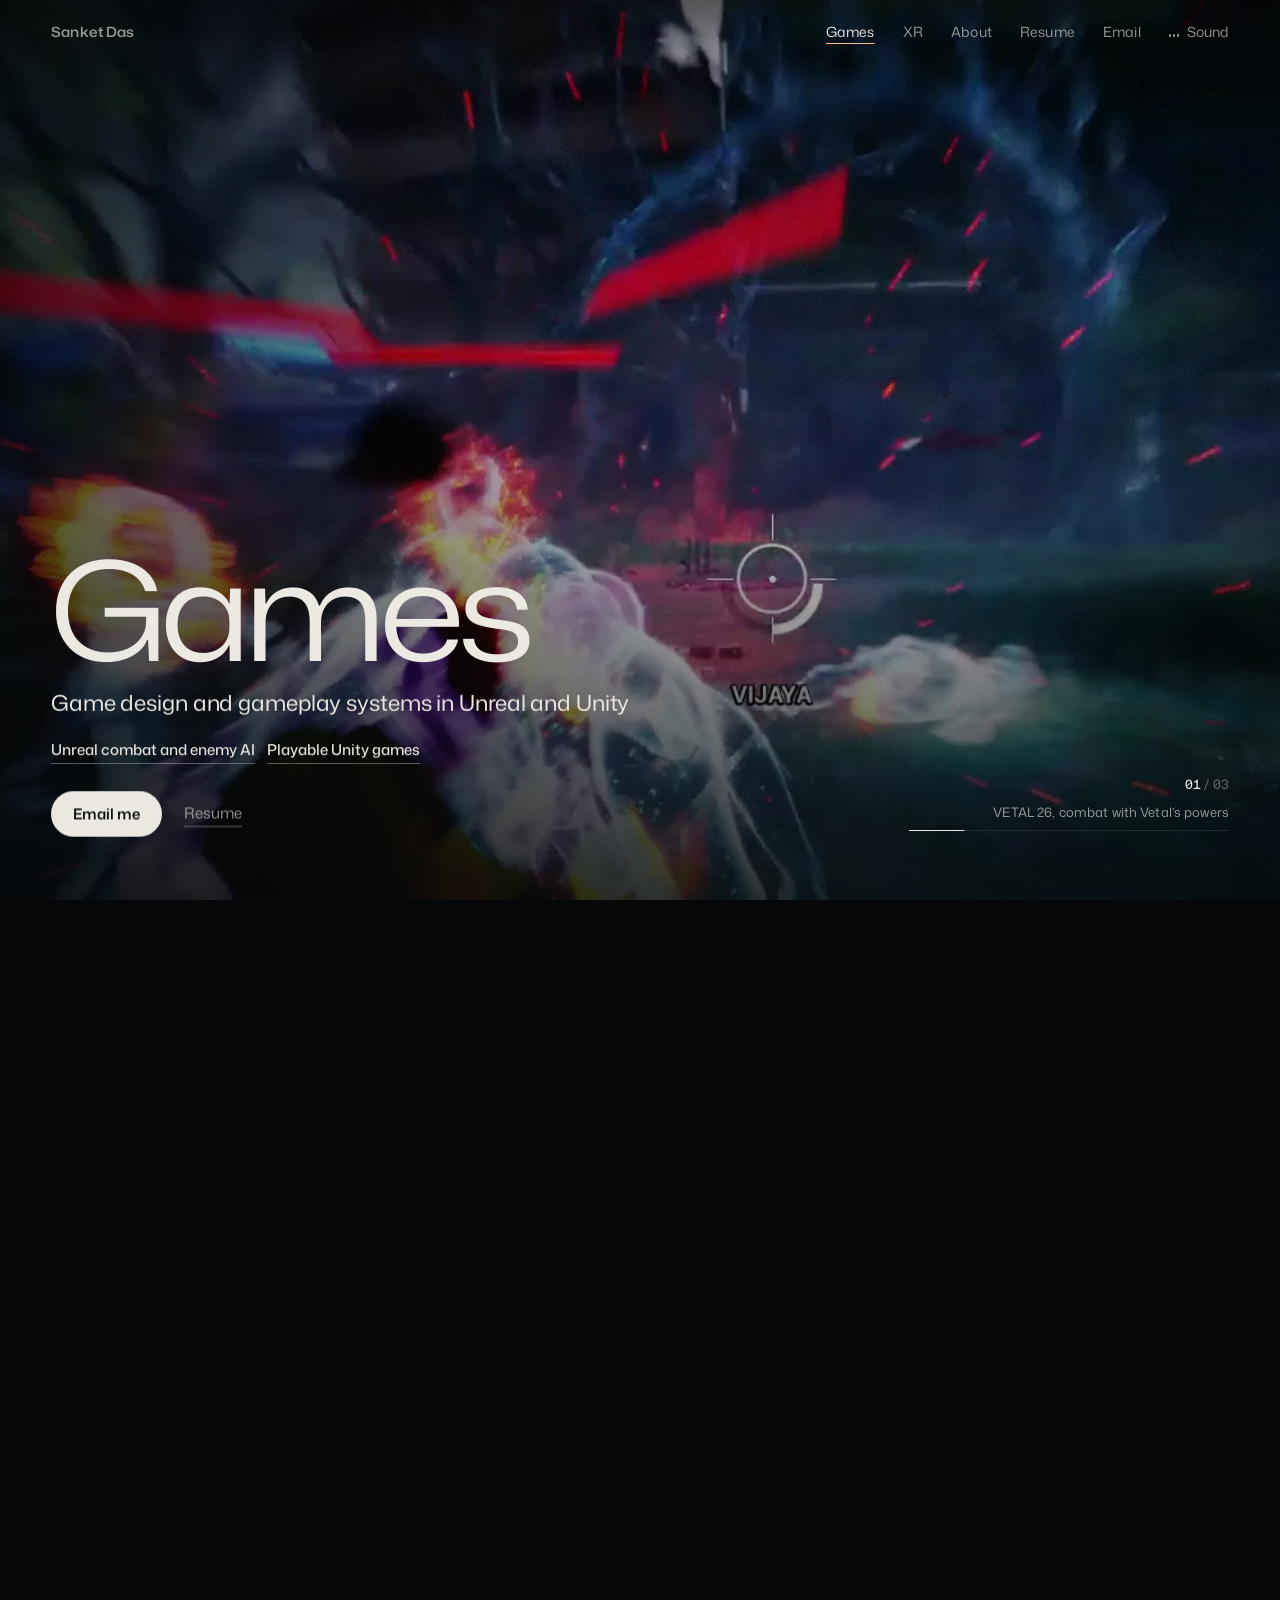
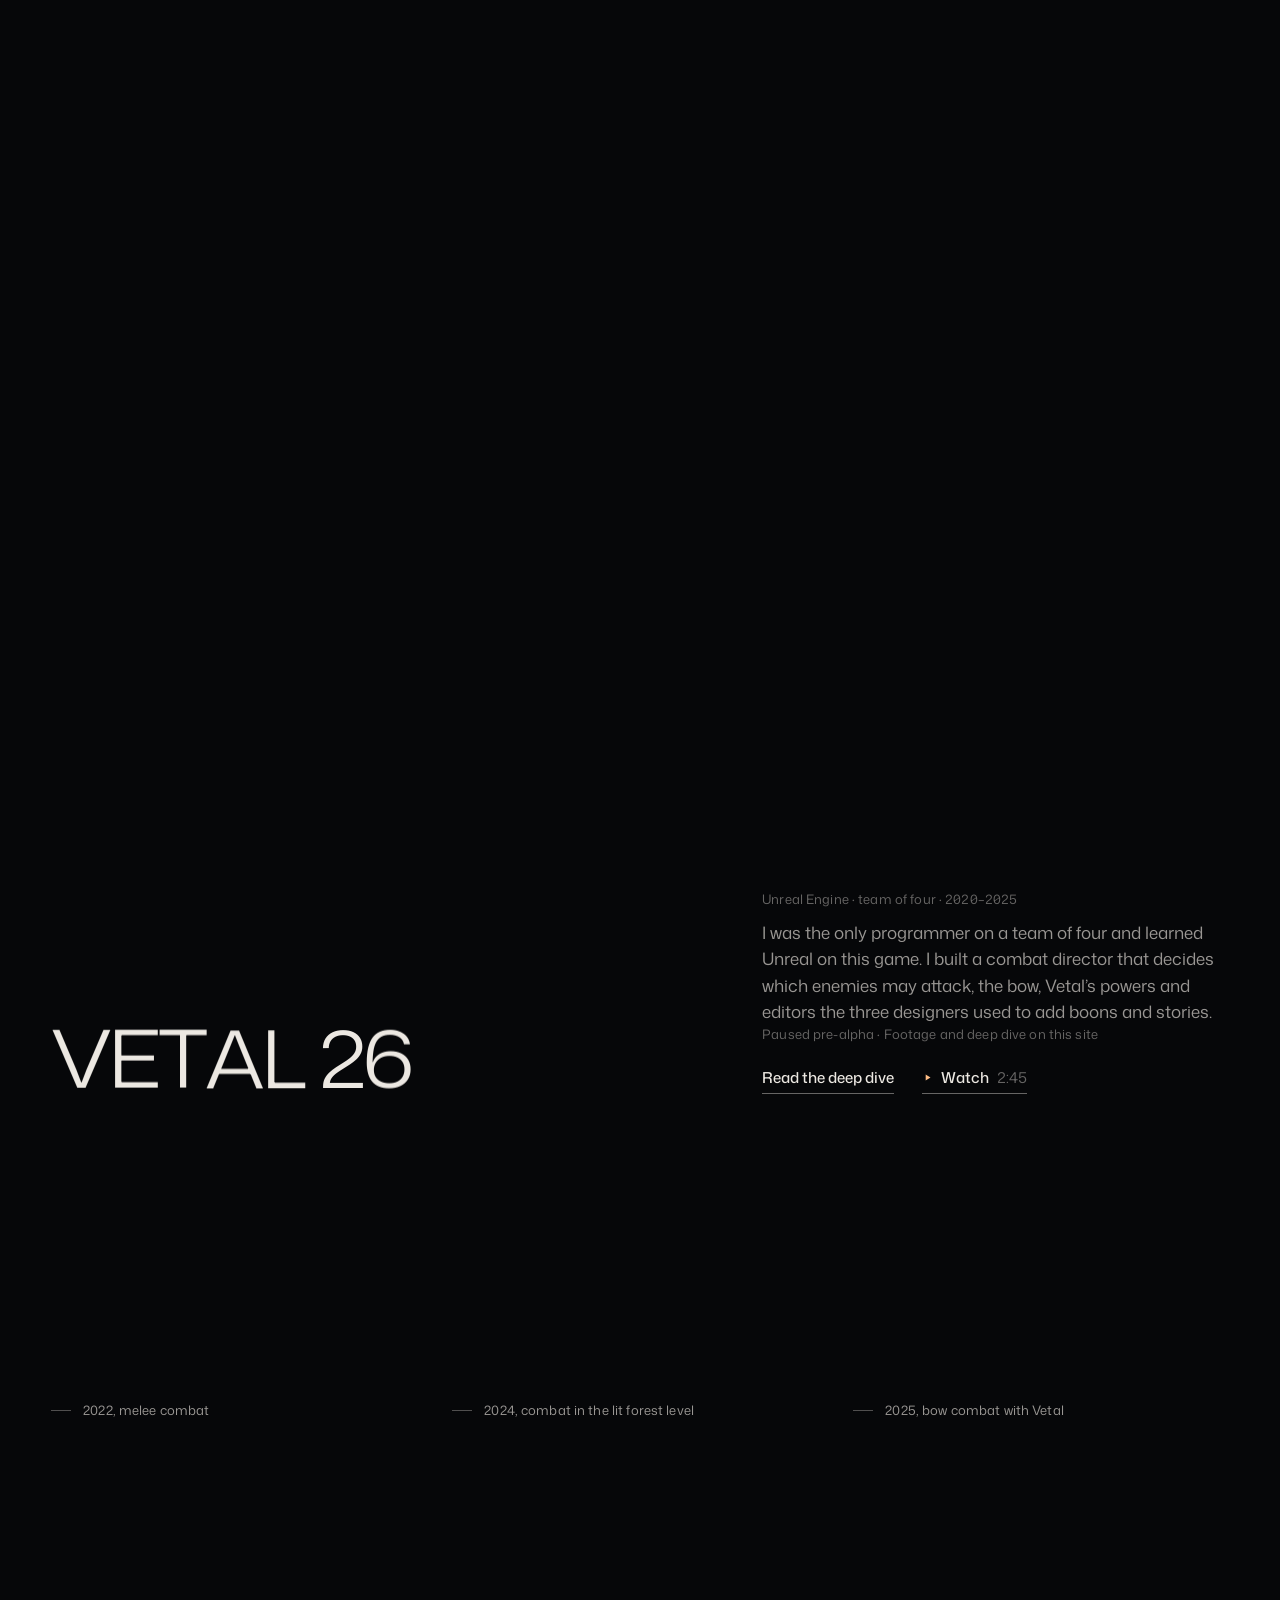
==== commit 9140ee7b: "Rewrite site copy from the content interview Positioning as a lead Unity XR developer, project facts" ====
--- a/games/index.html
+++ b/games/index.html
@@ -42,7 +42,8 @@
     <div class="scrim" aria-hidden="true"></div>
     <div class="hero-copy">
       <h1 class="name" data-name data-w="116" data-w-phone="100" data-squeeze="30">Games</h1>
-      <p class="lede">Gameplay programming in Unity and Unreal</p>
+      <p class="lede">Game design and gameplay systems in Unreal and Unity</p>
+      <p class="play" data-intro><a href="#g-vetal">Unreal combat and enemy AI</a><a href="#g-dodie">Playable Unity games</a></p>
       <div class="actions">
         <a class="btn" href="mailto:sanketdas@live.com">Email me</a>
         <a class="link" href="../resume/Sanket_Das_Resume.pdf">Resume</a>
@@ -64,7 +65,8 @@
       <h2 class="display" id="g-vetal"><span data-k>VETAL 26</span></h2>
       <div data-rise>
         <p class="meta">Unreal Engine · team of four · 2020–2025</p>
-        <p class="body">A third-person action-adventure in Unreal Engine. I was the only programmer on a team of four.</p>
+        <p class="body">I was the only programmer on a team of four and learned Unreal on this game. I built a combat director that decides which enemies may attack, the bow, Vetal’s powers and editors the three designers used to add boons and stories.</p>
+        <p class="meta">Paused pre-alpha · Footage and deep dive on this site</p>
         
         <p class="links"><a class="more" href="project-mind.html">Read the deep dive</a><button class="more open open--watch" type="button" data-open="p-vetal26" aria-haspopup="dialog"><svg class="w-ico" viewBox="0 0 24 24" aria-hidden="true"><path d="M8 5.5v13l10.5-6.5z"/></svg>Watch<span class="w-tot">2:45</span><span class="sr">: VETAL 26</span></button></p>
       </div>
@@ -77,29 +79,15 @@
   </div>
 </section>
 
-<section class="section" aria-labelledby="gcs-h">
-  <div class="wrap">
-    <div class="label"><h2 id="gcs-h">Deep dive</h2><span>VETAL 26</span></div>
-    <article class="case" aria-labelledby="cs-vetal26">
-      <a class="case-screen" href="../games/project-mind.html" tabindex="-1" aria-hidden="true"><div class="screen" data-clip="project-mind/vetal-spirit-run" data-pos="30% 50%" data-reflect=".14" style="--ar:1920/800"><img src="../media/project-mind/vetal-spirit-run-poster.webp" width="1920" height="800" alt="VETAL 26: the player runs through a misty night forest wrapped in a violet spirit" loading="lazy" decoding="async" style="object-position:30% 50%"></div></a>
-      <div class="case-copy" data-rise>
-        <p class="meta">Unreal Engine · 2020–2025 · 4 min read</p>
-        <h3 id="cs-vetal26"><a href="../games/project-mind.html">VETAL 26: how a third-person action game grew over five years</a></h3>
-        <p class="body">Five years of one Unreal Engine game, from the first movement test to a playable level: combat, enemy AI and Vetal’s powers, all in Blueprints.</p>
-        <p class="links"><a class="more" href="../games/project-mind.html">Read the deep dive</a><button class="more open open--watch" type="button" data-open="p-vetal26" aria-haspopup="dialog"><svg class="w-ico" viewBox="0 0 24 24" aria-hidden="true"><path d="M8 5.5v13l10.5-6.5z"/></svg>Watch<span class="w-tot">2:45</span><span class="sr">: VETAL 26</span></button></p>
-      </div>
-    </article>
-  </div>
-</section>
-
 <section class="game" id="dodie" aria-labelledby="g-dodie">
   <div class="wrap">
     <div class="screen" data-clip="dodie/dodie-combat-reel" data-reflect=".16" data-glow="1" style="--ar:1920/960"><img src="../media/dodie/dodie-combat-reel-poster.webp" width="1920" height="960" alt="Do.Die: the agent echo-dashes through a red ring in the boss arena, leaving afterimages" loading="lazy" decoding="async"></div>
     <div class="game-copy">
       <h2 class="display" id="g-dodie"><span data-k>Do.Die</span></h2>
       <div data-rise>
-        <p class="meta">Third-person shooter · weekend jam · Unity · 2026</p>
-        <p class="body">A weekend jam mixing Max Payne’s bullet time with Control’s powers. Shipped to the browser with player analytics.</p>
+        <p class="meta">Third-person shooter · one weekend · Unity · 2026</p>
+        <p class="body">A third-person shooter I made in one weekend with a coding agent. In bullet time the world slows down while the player, bullets and input keep a faster clock.</p>
+        
         <p class="play"><a href="https://raptor-2012.itch.io/dodie" target="_blank" rel="noopener">Play in browser<span class="sr"> (opens in a new tab)</span></a><small>WebGL, runs best on desktop</small></p>
         <p class="links"><button class="more open open--watch" type="button" data-open="p-dodie" aria-haspopup="dialog"><svg class="w-ico" viewBox="0 0 24 24" aria-hidden="true"><path d="M8 5.5v13l10.5-6.5z"/></svg>Watch<span class="w-tot">1:37</span><span class="sr">: Do.Die</span></button></p>
       </div>
@@ -120,7 +108,8 @@
       <h2 class="display" id="g-dos"><span data-k>Department of Shapes</span></h2>
       <div data-rise>
         <p class="meta">Unity · game-jam entry · 2026</p>
-        <p class="body">A caste satire: shapes rank by their sides. A sphere parent climbs in disguise to rescue their child.</p>
+        <p class="body">Shapes rank by how many sides they have. You play a sphere parent who uses molding machines to pass as other shapes and reach their child. Each disguise has its own attack, and shapes counter one another in combat.</p>
+        
         <p class="play"><a href="https://raptor-2012.itch.io/department-of-shapes" target="_blank" rel="noopener">Play in browser<span class="sr"> (opens in a new tab)</span></a><small>WebGL, runs best on desktop</small></p>
         <p class="links"><button class="more open open--watch" type="button" data-open="p-dos" aria-haspopup="dialog"><svg class="w-ico" viewBox="0 0 24 24" aria-hidden="true"><path d="M8 5.5v13l10.5-6.5z"/></svg>Watch<span class="w-tot">2:17</span><span class="sr">: Department of Shapes</span></button></p>
       </div>
@@ -132,15 +121,30 @@
   </div>
 </section>
 
+<section class="section" aria-labelledby="gcs-h">
+  <div class="wrap">
+    <div class="label"><h2 id="gcs-h">Deep dive</h2><span>VETAL 26</span></div>
+    <article class="case" aria-labelledby="cs-vetal26">
+      <a class="case-screen" href="../games/project-mind.html" tabindex="-1" aria-hidden="true"><div class="screen" data-clip="project-mind/vetal-spirit-run" data-pos="30% 50%" data-reflect=".14" style="--ar:1920/800"><img src="../media/project-mind/vetal-spirit-run-poster.webp" width="1920" height="800" alt="VETAL 26: the player runs through a misty night forest wrapped in a violet spirit" loading="lazy" decoding="async" style="object-position:30% 50%"></div></a>
+      <div class="case-copy" data-rise>
+        <p class="meta">Unreal Engine · 2020–2025 · Paused pre-alpha</p>
+        <h3 id="cs-vetal26"><a href="../games/project-mind.html">Building VETAL 26 in Unreal Blueprints</a></h3>
+        <p class="body">I learned Unreal on this game and programmed it alone in Blueprints: a combat director that hands out attack tickets, the bow, Vetal’s powers and the editors the designers used every day.</p>
+        <p class="links"><a class="more" href="../games/project-mind.html">Read the deep dive</a><button class="more open open--watch" type="button" data-open="p-vetal26" aria-haspopup="dialog"><svg class="w-ico" viewBox="0 0 24 24" aria-hidden="true"><path d="M8 5.5v13l10.5-6.5z"/></svg>Watch<span class="w-tot">2:45</span><span class="sr">: VETAL 26</span></button></p>
+      </div>
+    </article>
+  </div>
+</section>
+
 <section class="section" id="earlier" aria-labelledby="e-h">
   <div class="wrap">
-    <div class="label"><h2 id="e-h">Earlier work</h2><span>Student games, made as a developer in a team</span></div>
+    <div class="label"><h2 id="e-h">Earlier work</h2><span>Student games, made in a team</span></div>
     <div class="tiles tiles--two">
       <article class="tile">
         <div class="screen" data-clip="proximity/proximity-arena" style="--ar:2.4/1"><img src="../media/proximity/proximity-arena-poster.webp" width="1280" height="534" alt="Proximity: a flat-colour arena with ladders and bouncing players" loading="lazy" decoding="async"></div>
         <h3>Proximity</h3>
         <p class="meta">2016 · student game</p>
-        <p class="body">Hot potato as a couch co-op game. Student Game of the Year at Nasscom GDC 2016.</p>
+        <p class="body">Hot potato as a couch co-op game, made with college friends. I was the designer. Student Game of the Year at Nasscom GDC 2016.</p>
         <button class="more open open--watch" type="button" data-open="p-proximity" aria-haspopup="dialog"><svg class="w-ico" viewBox="0 0 24 24" aria-hidden="true"><path d="M8 5.5v13l10.5-6.5z"/></svg>Watch<span class="w-tot">0:27</span><span class="sr">: Proximity</span></button>
       </article>
       <article class="tile">
@@ -161,6 +165,7 @@
     <div class="screen contact-screen" data-still="../media/dodie/dodie-red-sky-lg.webp" data-pos="74% 50%" data-reflect=".32"><img src="../media/dodie/dodie-red-sky-lg.webp" width="1954" height="814" alt="" loading="lazy" decoding="async" style="object-position:74% 50%"></div>
     <h2 class="contact-h" data-rise>Email me about a role or a project</h2>
     <a class="mail" href="mailto:sanketdas@live.com"><span class="mail-t">sanketdas@live.com</span></a>
+    <p class="body">Based in Pune, India. I work remotely and am open to full-time and contract roles.</p>
     <div class="foot">
       <ul>
         <li><a href="../resume/Sanket_Das_Resume.pdf">Resume</a></li>
@@ -193,7 +198,7 @@
 </div>
 </figure>
 <div class="pd-body">
-<div class="pd-main"><h2 class="pd-title" id="p-vetal26-t" data-k data-w="112">VETAL 26</h2><p>A third-person action-adventure about a police officer and Vetal, a spirit who trades boons for stories.</p><a class="more" href="../games/project-mind.html">Read the deep dive</a></div>
+<div class="pd-main"><h2 class="pd-title" id="p-vetal26-t" data-k data-w="112">VETAL 26</h2><p>A third-person action-adventure about a police officer and Vetal, a spirit who trades boons for stories.</p><p>Everything is in Blueprints, so the designers could open and tune any system. If I started again, I would write the core systems in C++ and expose them to Blueprints.</p><a class="more" href="../games/project-mind.html">Read the deep dive</a></div>
 <div class="w-list" aria-label="Key sections of VETAL 26" role="group">
 <p class="meta">Key sections · 2:45 in total</p>
 <ol><li><button class="w-sec" type="button" data-i="0" data-src="../media/key-sections/ks-vetal-combat" data-webm="" data-mobile="1" data-poster="../media/key-sections/ks-vetal-combat-poster.webp" data-dur="40.4" data-audio="1" data-vtt="../media/key-sections/ks-vetal-combat.vtt" data-cues="WEBVTT
@@ -309,13 +314,13 @@
 " data-title="Forest traversal"><span class="w-n">03</span><span class="w-t">Forest traversal</span><span class="w-d">0:26</span></button></li><li><button class="w-sec" type="button" data-i="3" data-src="../media/key-sections/ks-pm-arena-ai" data-webm="" data-mobile="1" data-poster="../media/key-sections/ks-pm-arena-ai-poster.webp" data-dur="32" data-audio="1" data-title="Arena AI"><span class="w-n">04</span><span class="w-t">Arena AI</span><span class="w-d">0:32</span></button></li><li><button class="w-sec" type="button" data-i="4" data-src="../media/key-sections/ks-pm-evolution" data-webm="" data-mobile="1" data-poster="../media/key-sections/ks-pm-evolution-poster.webp" data-dur="41.83" data-audio="" data-title="2021 to 2025"><span class="w-n">05</span><span class="w-t">2021 to 2025</span><span class="w-d">0:42</span></button></li></ol>
 </div>
 </div>
-<dl class="pd-facts"><div><dt>Role</dt><dd>Only programmer, in a team of four</dd></div><div class="pd-wide"><dt>What I did</dt><dd><ul><li>Combat, enemy AI and bosses, in Blueprints</li><li>Attack ticket system and Vetal’s powers</li><li>Locomotion, animation, lighting and characters</li></ul></dd></div><div><dt>Tech</dt><dd>Unreal Engine 4 and 5, Blueprints</dd></div><div><dt>Year</dt><dd>2020–2025</dd></div><div><dt>Status</dt><dd>Paused</dd></div></dl>
+<dl class="pd-facts"><div><dt>Role</dt><dd>Only programmer, in a team of four co-founders</dd></div><div class="pd-wide"><dt>What I did</dt><dd><ul><li>A combat director with attack tickets, scored per enemy type with EQS</li><li>Bow aiming with a tunable leeway, and Vetal’s powers</li><li>Boon and story editors built on structs and data tables</li><li>Perforce on an AWS server, set up and run for the team</li></ul></dd></div><div><dt>Tech</dt><dd>Unreal Engine 4 and 5, Blueprints, Behavior Trees, EQS, Advanced Locomotion System</dd></div><div><dt>Year</dt><dd>2020–2025</dd></div><div><dt>Status</dt><dd>Paused pre-alpha · Footage and deep dive on this site</dd></div></dl>
 <div class="pd-more"><figure><div class="screen" data-clip="project-mind/hero-vetal-combat" style="--ar:1920/800"><img src="../media/project-mind/hero-vetal-combat-poster.webp" width="1920" height="800" alt="VETAL 26: the player fires a bow with Vetal coiled around him, then lightning tears into a burning enemy" loading="lazy" decoding="async"></div><figcaption class="cap">Bow and lightning with Vetal, 2025</figcaption></figure><figure><div class="screen" data-clip="project-mind/pm-gp-2024-arena-crowd" style="--ar:1280/720"><img src="../media/project-mind/pm-gp-2024-arena-crowd-poster.webp" width="1280" height="720" alt="A crowd of test enemies surrounds the player in an arena" loading="lazy" decoding="async"></div><figcaption class="cap">Attack tickets in a crowd, 2024</figcaption></figure><figure><div class="screen" data-clip="project-mind/pm-gp-2023-ticket-ai" data-pos="50% 100%" style="--ar:1280/680"><img src="../media/project-mind/pm-gp-2023-ticket-ai-poster.webp" width="1280" height="720" alt="A golden enemy charges the player on a test floor while a second enemy stays back" loading="lazy" decoding="async" style="object-position:50% 100%"></div><figcaption class="cap">Attack ticket test map, 2023</figcaption></figure></div>
 </div>
 </dialog>
 <dialog class="pd" id="p-dodie" aria-labelledby="p-dodie-t" data-lenis-prevent>
 <div class="pd-in" data-watch>
-<div class="pd-bar"><p class="meta">Game · weekend jam · solo</p><form method="dialog"><button class="pd-x" type="submit" aria-label="Close"><span class="pd-l" aria-hidden="true">Close</span><span class="pd-xi" aria-hidden="true"></span></button></form></div>
+<div class="pd-bar"><p class="meta">Game · weekend build · solo</p><form method="dialog"><button class="pd-x" type="submit" aria-label="Close"><span class="pd-l" aria-hidden="true">Close</span><span class="pd-xi" aria-hidden="true"></span></button></form></div>
 <figure class="pd-stage" style="--ar:1280/720">
 <div class="w-stage pd-screen" data-reflect=".3" tabindex="0" role="group" aria-label="Video player. Space plays or pauses, the arrow keys skip 5 seconds, F is full screen">
 <video class="w-video" playsinline muted preload="none" poster="../media/key-sections/ks-dodie-boss-poster.webp" aria-label="Boss fight"></video>
@@ -333,13 +338,13 @@
 </div>
 </figure>
 <div class="pd-body">
-<div class="pd-main"><h2 class="pd-title" id="p-dodie-t" data-k data-w="112">Do.Die</h2><p>A weekend-jam shooter inspired by Max Payne and Control, shipped to the browser with analytics on how people play.</p><p class="play"><a href="https://raptor-2012.itch.io/dodie" target="_blank" rel="noopener">Play in browser<span class="sr"> (opens in a new tab)</span></a><small>WebGL, runs best on desktop</small></p></div>
+<div class="pd-main"><h2 class="pd-title" id="p-dodie-t" data-k data-w="112">Do.Die</h2><p>A personal weekend jam, inspired by Max Payne and Control, built by directing a coding agent and released as a Unity WebGL build.</p><p>Telemetry logs deaths on a heat map, damage by enemy type, weapon and ability use, and progress. About 30 people played it on itch.io and 5 finished a run, which showed where most players died and which abilities they never touched.</p><p class="play"><a href="https://raptor-2012.itch.io/dodie" target="_blank" rel="noopener">Play in browser<span class="sr"> (opens in a new tab)</span></a><small>WebGL, runs best on desktop</small></p></div>
 <div class="w-list" aria-label="Key sections of Do.Die" role="group">
 <p class="meta">Key sections · 1:37 in total</p>
 <ol><li><button class="w-sec" type="button" data-i="0" data-src="../media/key-sections/ks-dodie-boss" data-webm="" data-mobile="1" data-poster="../media/key-sections/ks-dodie-boss-poster.webp" data-dur="45" data-audio="1" data-title="Boss fight" aria-current="true"><span class="w-n">01</span><span class="w-t">Boss fight</span><span class="w-d">0:45</span></button></li><li><button class="w-sec" type="button" data-i="1" data-src="../media/key-sections/ks-dodie-combat-room" data-webm="" data-mobile="1" data-poster="../media/key-sections/ks-dodie-combat-room-poster.webp" data-dur="26" data-audio="1" data-title="Combat room"><span class="w-n">02</span><span class="w-t">Combat room</span><span class="w-d">0:26</span></button></li><li><button class="w-sec" type="button" data-i="2" data-src="../media/key-sections/ks-dodie-echo-shield" data-webm="" data-mobile="1" data-poster="../media/key-sections/ks-dodie-echo-shield-poster.webp" data-dur="26" data-audio="1" data-title="Echo dash and shield"><span class="w-n">03</span><span class="w-t">Echo dash and shield</span><span class="w-d">0:26</span></button></li></ol>
 </div>
 </div>
-<dl class="pd-facts"><div><dt>Role</dt><dd>Solo developer</dd></div><div class="pd-wide"><dt>What I did</dt><dd><ul><li>Bullet time, echo dash, shield, boss fight</li><li>Player telemetry through a Cloudflare Worker</li><li>Data from 30+ playtests on itch.io</li></ul></dd></div><div><dt>Tech</dt><dd>Unity</dd></div><div><dt>Platforms</dt><dd>WebGL, in the browser</dd></div><div><dt>Year</dt><dd>2026</dd></div></dl>
+<dl class="pd-facts"><div><dt>Role</dt><dd>Solo, with a coding agent</dd></div><div class="pd-wide"><dt>What I did</dt><dd><ul><li>Bullet time on two clocks: the player, bullets and input stay fast while the world, animation and reverb slow down</li><li>Echo dash, shield and a boss fight</li><li>Telemetry through a Cloudflare Worker</li></ul></dd></div><div><dt>Tech</dt><dd>Unity</dd></div><div><dt>Platforms</dt><dd>WebGL, in the browser</dd></div><div><dt>Year</dt><dd>2026</dd></div></dl>
 <div class="pd-more"><figure><div class="screen" data-clip="dodie/dodie-combat-reel" style="--ar:1920/960"><img src="../media/dodie/dodie-combat-reel-poster.webp" width="1920" height="960" alt="Do.Die: the agent echo-dashes through a red ring in the boss arena, leaving afterimages" loading="lazy" decoding="async"></div><figcaption class="cap">Echo dash and boss fight</figcaption></figure><figure><div class="screen" data-clip="dodie/dodie-combat-dive-multikill" style="--ar:1920/960"><img src="../media/dodie/dodie-combat-dive-multikill-poster.webp" width="1920" height="960" alt="Do.Die: the agent dives into a group of enemies with shield spheres and red afterimages" loading="lazy" decoding="async"></div><figcaption class="cap">A dive into a group</figcaption></figure><figure><div class="screen" data-clip="dodie/dodie-combat-boss-volley" style="--ar:1280/640"><img src="../media/dodie/dodie-combat-boss-volley-poster.webp" width="1280" height="640" alt="Do.Die: the agent trades fire with the boss on his platform under a red triangle" loading="lazy" decoding="async"></div><figcaption class="cap">Trading fire with the boss</figcaption></figure></div>
 </div>
 </dialog>
@@ -393,13 +398,13 @@
 </div>
 </figure>
 <div class="pd-body">
-<div class="pd-main"><h2 class="pd-title" id="p-proximity-t" data-k data-w="112">Proximity</h2><p>A couch co-op game of hot potato in a flat-colour arena.</p></div>
+<div class="pd-main"><h2 class="pd-title" id="p-proximity-t" data-k data-w="112">Proximity</h2><p>A couch co-op game of hot potato in a flat-colour arena.</p><p>I chose the colour scheme and theme, designed the UI and worked on levels and characters. For the 2016 trailer and tutorial video, I used generated voices for the whole narration.</p><p class="play"><a href="https://www.youtube.com/watch?v=euQ3nH93Hts" target="_blank" rel="noopener">Watch the 2016 trailer on YouTube<span class="sr"> (opens in a new tab)</span></a></p></div>
 <div class="w-list" aria-label="Key sections of Proximity" role="group">
 <p class="meta">Key sections · 0:27 in total</p>
 <ol><li><button class="w-sec" type="button" data-i="0" data-src="../media/key-sections/ks-proximity" data-webm="" data-mobile="1" data-poster="../media/key-sections/ks-proximity-poster.webp" data-dur="26.97" data-audio="" data-title="Arena gameplay" aria-current="true"><span class="w-n">01</span><span class="w-t">Arena gameplay</span><span class="w-d">0:27</span></button></li></ol>
 </div>
 </div>
-<dl class="pd-facts"><div><dt>Role</dt><dd>Developer, in a student team</dd></div><div class="pd-wide"><dt>Awards</dt><dd><ul><li>Student Game of the Year, Nasscom GDC 2016</li><li>Shown at Casual Connect Asia 2016</li><li>Indie Prize selection, Casual Connect San Francisco 2016</li></ul></dd></div><div><dt>Year</dt><dd>2016</dd></div></dl>
+<dl class="pd-facts"><div><dt>Role</dt><dd>Designer, in a student team</dd></div><div class="pd-wide"><dt>What I did</dt><dd><ul><li>Game design, theme and colour scheme</li><li>UI design</li><li>Level and character design</li><li>Trailer and tutorial video, narrated with generated voices</li></ul></dd></div><div class="pd-wide"><dt>Awards</dt><dd><ul><li>Student Game of the Year, Nasscom GDC 2016</li><li>Shown at Casual Connect Asia 2016</li><li>Indie Prize selection, Casual Connect San Francisco 2016</li></ul></dd></div><div><dt>Year</dt><dd>2016</dd></div></dl>
 <div class="pd-more"><figure><div class="screen" data-clip="proximity/proximity-arena" style="--ar:1280/534"><img src="../media/proximity/proximity-arena-poster.webp" width="1280" height="534" alt="Proximity: a flat-colour arena with ladders and bouncing players" loading="lazy" decoding="async"></div></figure></div>
 </div>
 </dialog>
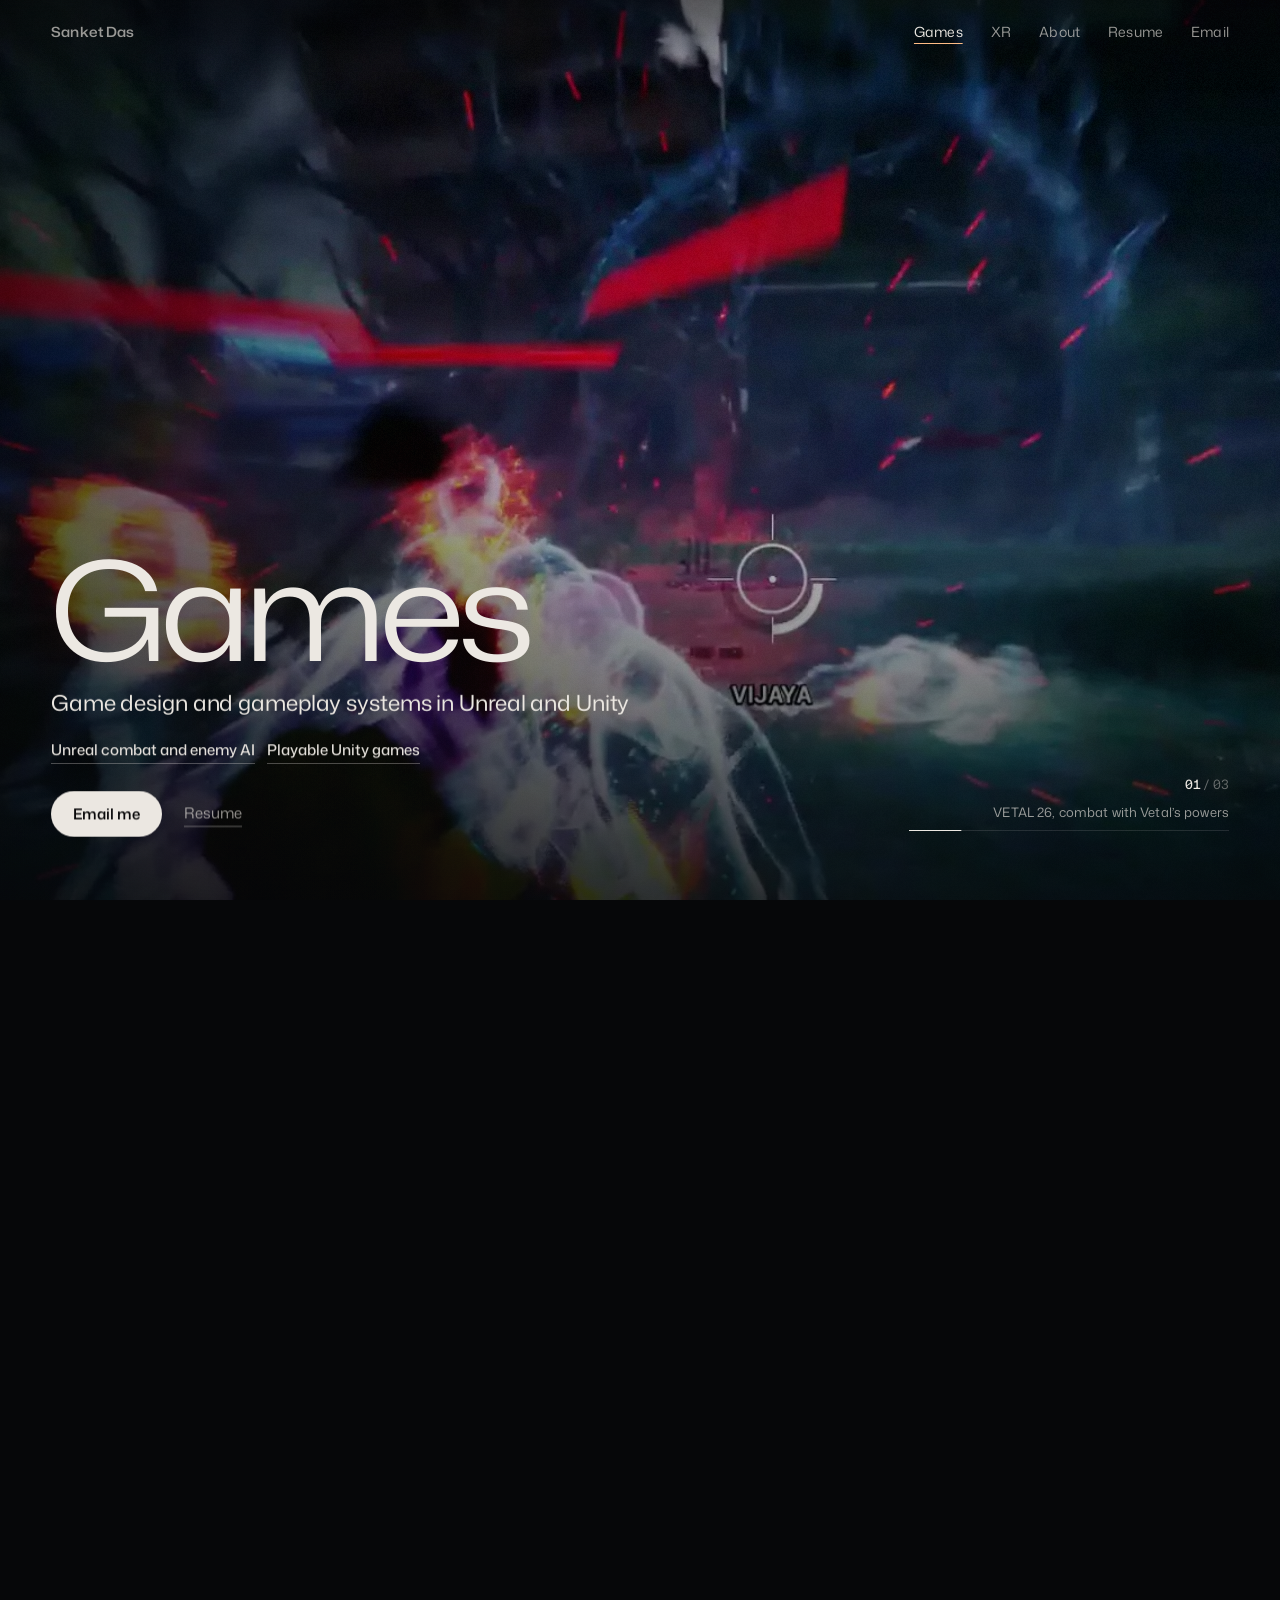
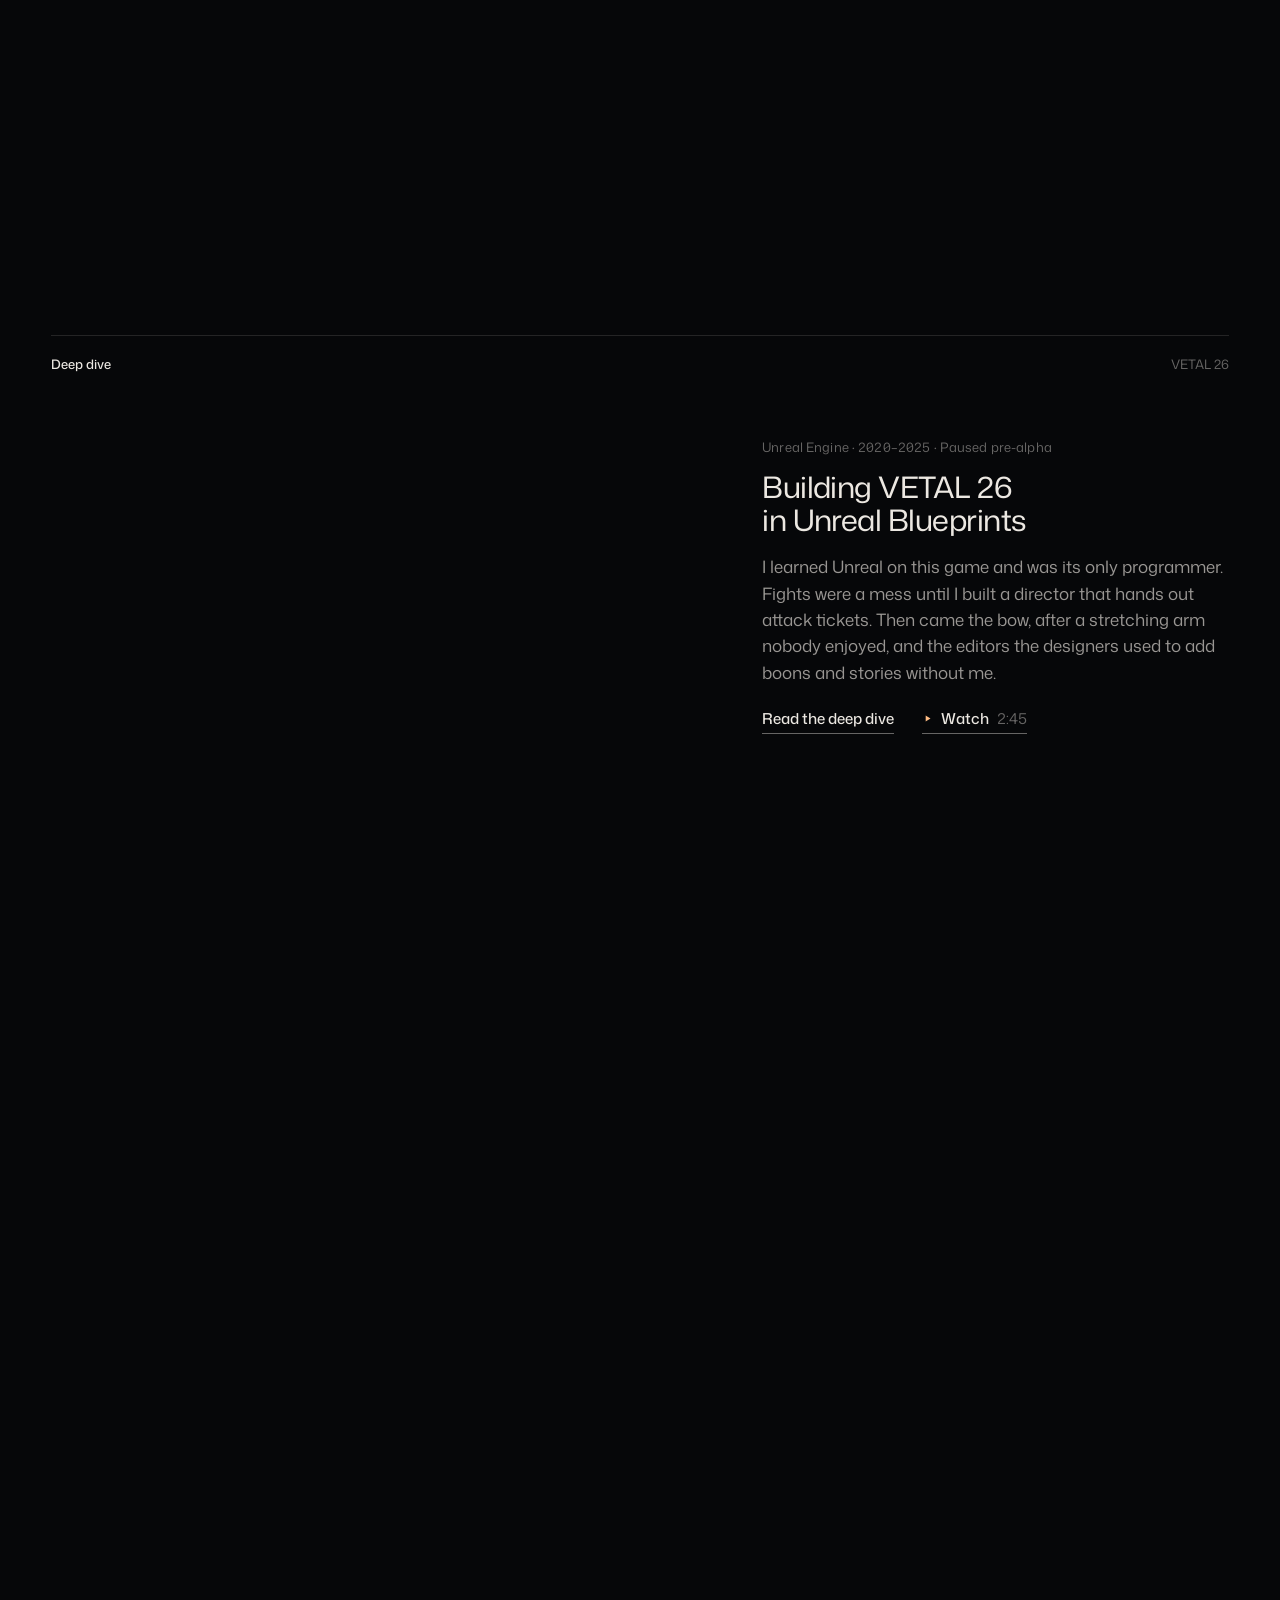
==== commit cf7a36eb: "Rework site from the Opus version: deep dives first, healthcare deep dive, smoother video - Home: he" ====
--- a/games/index.html
+++ b/games/index.html
@@ -31,7 +31,6 @@
     <li class="n-about"><a href="../#about">About</a></li>
     <li class="n-res"><a href="../resume/Sanket_Das_Resume.pdf">Resume</a></li>
     <li><a href="mailto:sanketdas@live.com">Email</a></li>
-    <li><button class="snd" type="button" aria-pressed="false" aria-label="Sound" hidden><span class="snd-bars" aria-hidden="true"><i></i><i></i><i></i></span><span class="snd-l">Sound</span></button></li>
   </ul>
 </nav>
 <header class="hero hero--pin hero--sub" id="top">
@@ -57,6 +56,21 @@
   </div>
 </header>
 <main id="main">
+
+<section class="section" aria-labelledby="gcs-h">
+  <div class="wrap">
+    <div class="label"><h2 id="gcs-h">Deep dive</h2><span>VETAL 26</span></div>
+    <article class="case" aria-labelledby="cs-vetal26">
+      <a class="case-screen" href="../games/project-mind.html" tabindex="-1" aria-hidden="true"><div class="screen" data-clip="project-mind/vetal-spirit-run" data-pos="30% 50%" data-reflect=".14" style="--ar:1920/800"><img src="../media/project-mind/vetal-spirit-run-poster.webp" width="1920" height="800" alt="VETAL 26: the player runs through a misty night forest wrapped in a violet spirit" loading="lazy" decoding="async" style="object-position:30% 50%"></div></a>
+      <div class="case-copy" data-rise>
+        <p class="meta">Unreal Engine · 2020–2025 · Paused pre-alpha</p>
+        <h3 id="cs-vetal26"><a href="../games/project-mind.html">Building VETAL 26 in Unreal Blueprints</a></h3>
+        <p class="body">I learned Unreal on this game and was its only programmer. Fights were a mess until I built a director that hands out attack tickets. Then came the bow, after a stretching arm nobody enjoyed, and the editors the designers used to add boons and stories without me.</p>
+        <p class="links"><a class="more" href="../games/project-mind.html">Read the deep dive</a><button class="more open open--watch" type="button" data-open="p-vetal26" aria-haspopup="dialog"><svg class="w-ico" viewBox="0 0 24 24" aria-hidden="true"><path d="M8 5.5v13l10.5-6.5z"/></svg>Watch<span class="w-tot">2:45</span><span class="sr">: VETAL 26</span></button></p>
+      </div>
+    </article>
+  </div>
+</section>
 
 <section class="game" id="vetal" aria-labelledby="g-vetal">
   <div class="wrap">
@@ -118,21 +132,6 @@
       <figure><div class="screen" data-clip="circlejack/dos-scanner" data-pos="60% 50%" style="--ar:1080/1350"><img src="../media/circlejack/dos-scanner-poster.webp" width="1080" height="1350" alt="Department of Shapes: the sphere character stands in a scanner gate under a dot-matrix sign" loading="lazy" decoding="async" style="object-position:60% 50%"></div><figcaption class="cap">The scanner gate</figcaption></figure>
       <figure><div class="screen" data-clip="circlejack/dos-gatekeeper" style="--ar:1080/1350"><img src="../media/circlejack/dos-gatekeeper-poster.webp" width="1080" height="1350" alt="Department of Shapes: the sphere character sways in a purple-lit doorway at the end of a dark corridor" loading="lazy" decoding="async"></div><figcaption class="cap">A doorway at the end of the corridor</figcaption></figure>
     </div>
-  </div>
-</section>
-
-<section class="section" aria-labelledby="gcs-h">
-  <div class="wrap">
-    <div class="label"><h2 id="gcs-h">Deep dive</h2><span>VETAL 26</span></div>
-    <article class="case" aria-labelledby="cs-vetal26">
-      <a class="case-screen" href="../games/project-mind.html" tabindex="-1" aria-hidden="true"><div class="screen" data-clip="project-mind/vetal-spirit-run" data-pos="30% 50%" data-reflect=".14" style="--ar:1920/800"><img src="../media/project-mind/vetal-spirit-run-poster.webp" width="1920" height="800" alt="VETAL 26: the player runs through a misty night forest wrapped in a violet spirit" loading="lazy" decoding="async" style="object-position:30% 50%"></div></a>
-      <div class="case-copy" data-rise>
-        <p class="meta">Unreal Engine · 2020–2025 · Paused pre-alpha</p>
-        <h3 id="cs-vetal26"><a href="../games/project-mind.html">Building VETAL 26 in Unreal Blueprints</a></h3>
-        <p class="body">I learned Unreal on this game and programmed it alone in Blueprints: a combat director that hands out attack tickets, the bow, Vetal’s powers and the editors the designers used every day.</p>
-        <p class="links"><a class="more" href="../games/project-mind.html">Read the deep dive</a><button class="more open open--watch" type="button" data-open="p-vetal26" aria-haspopup="dialog"><svg class="w-ico" viewBox="0 0 24 24" aria-hidden="true"><path d="M8 5.5v13l10.5-6.5z"/></svg>Watch<span class="w-tot">2:45</span><span class="sr">: VETAL 26</span></button></p>
-      </div>
-    </article>
   </div>
 </section>
 
